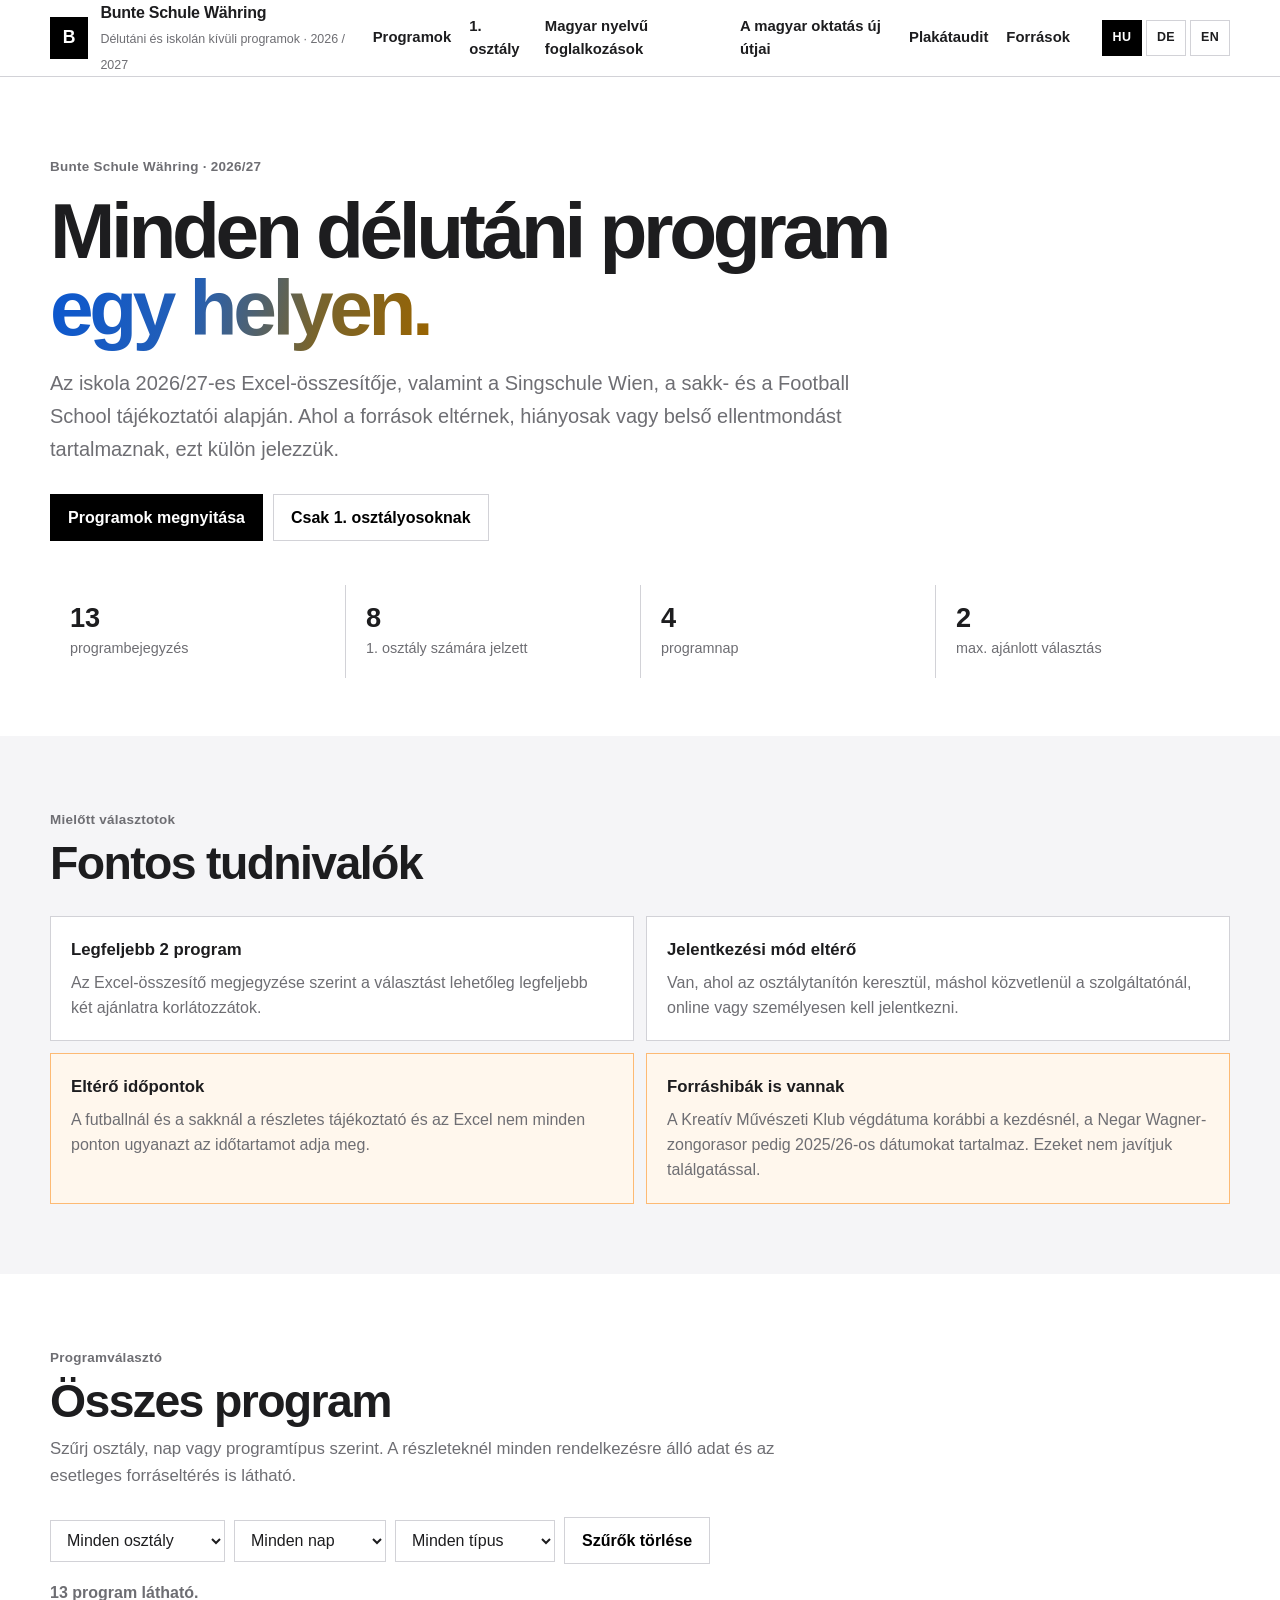
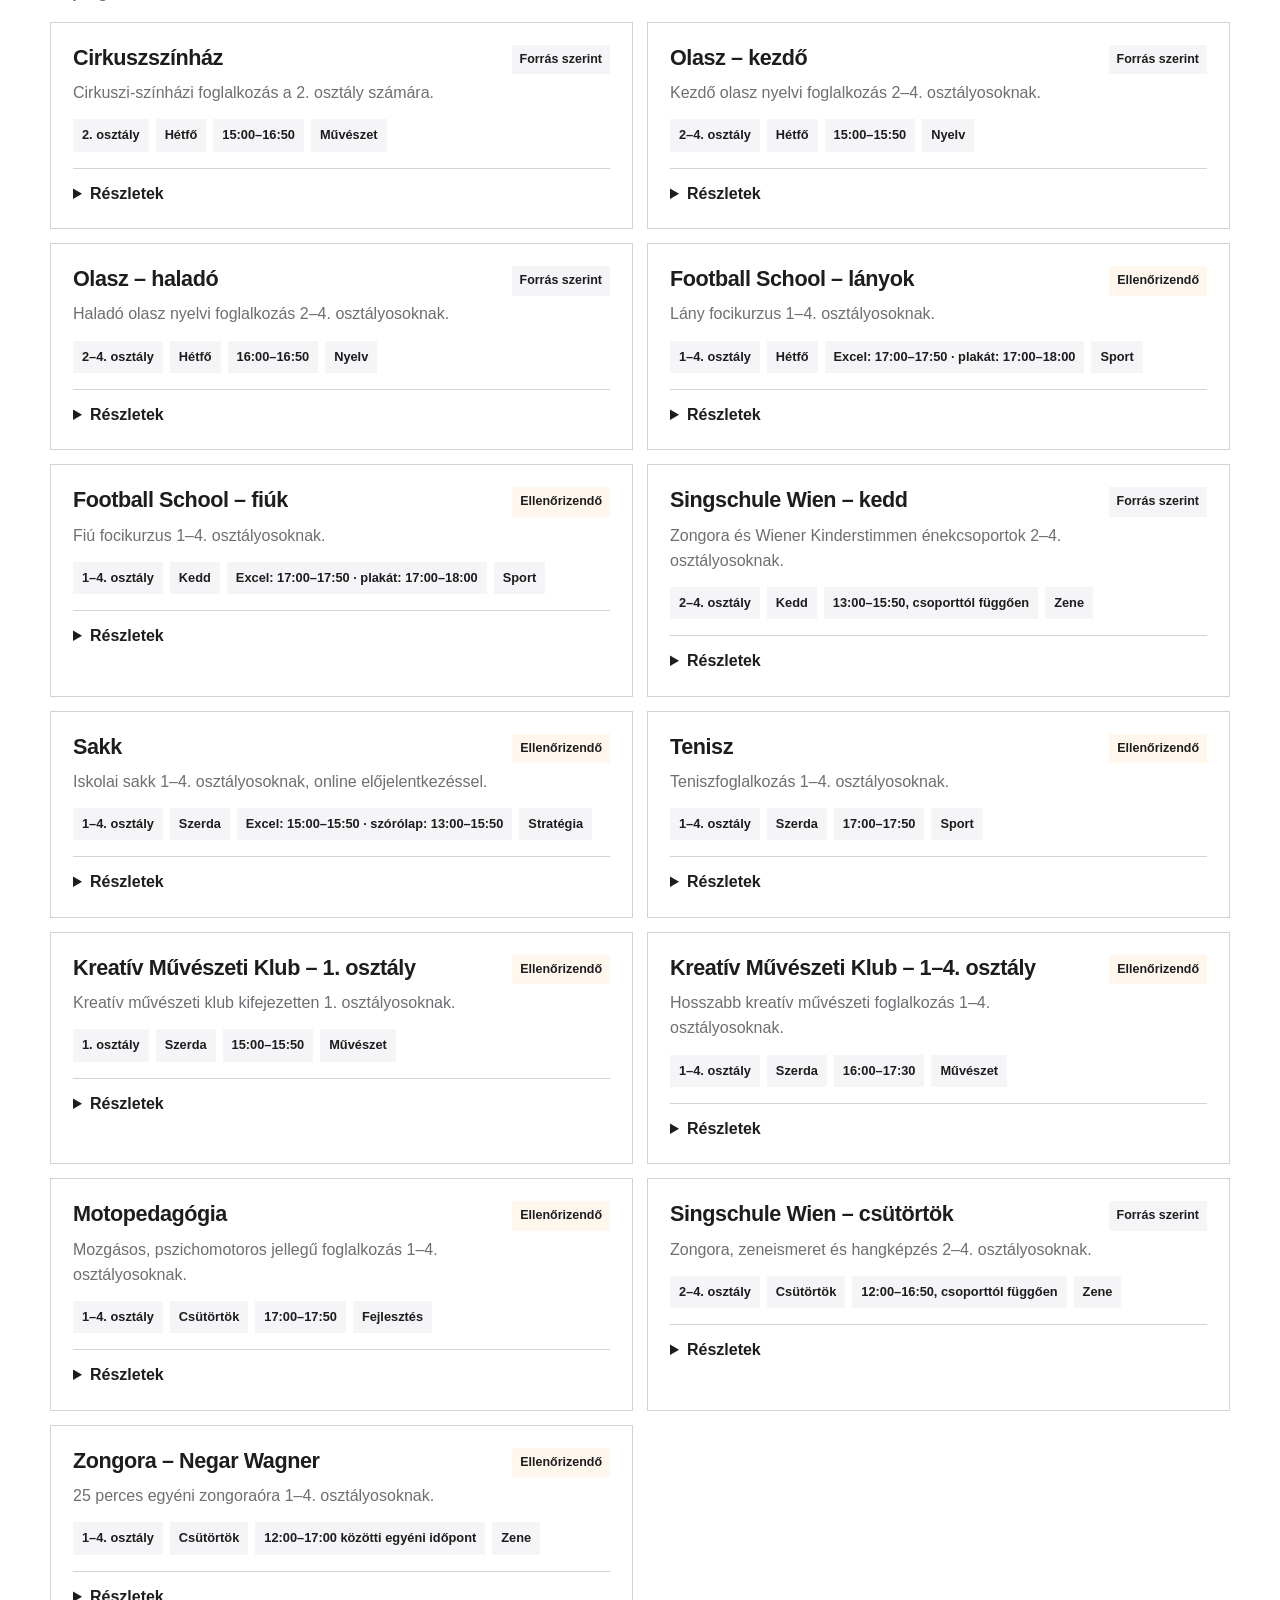
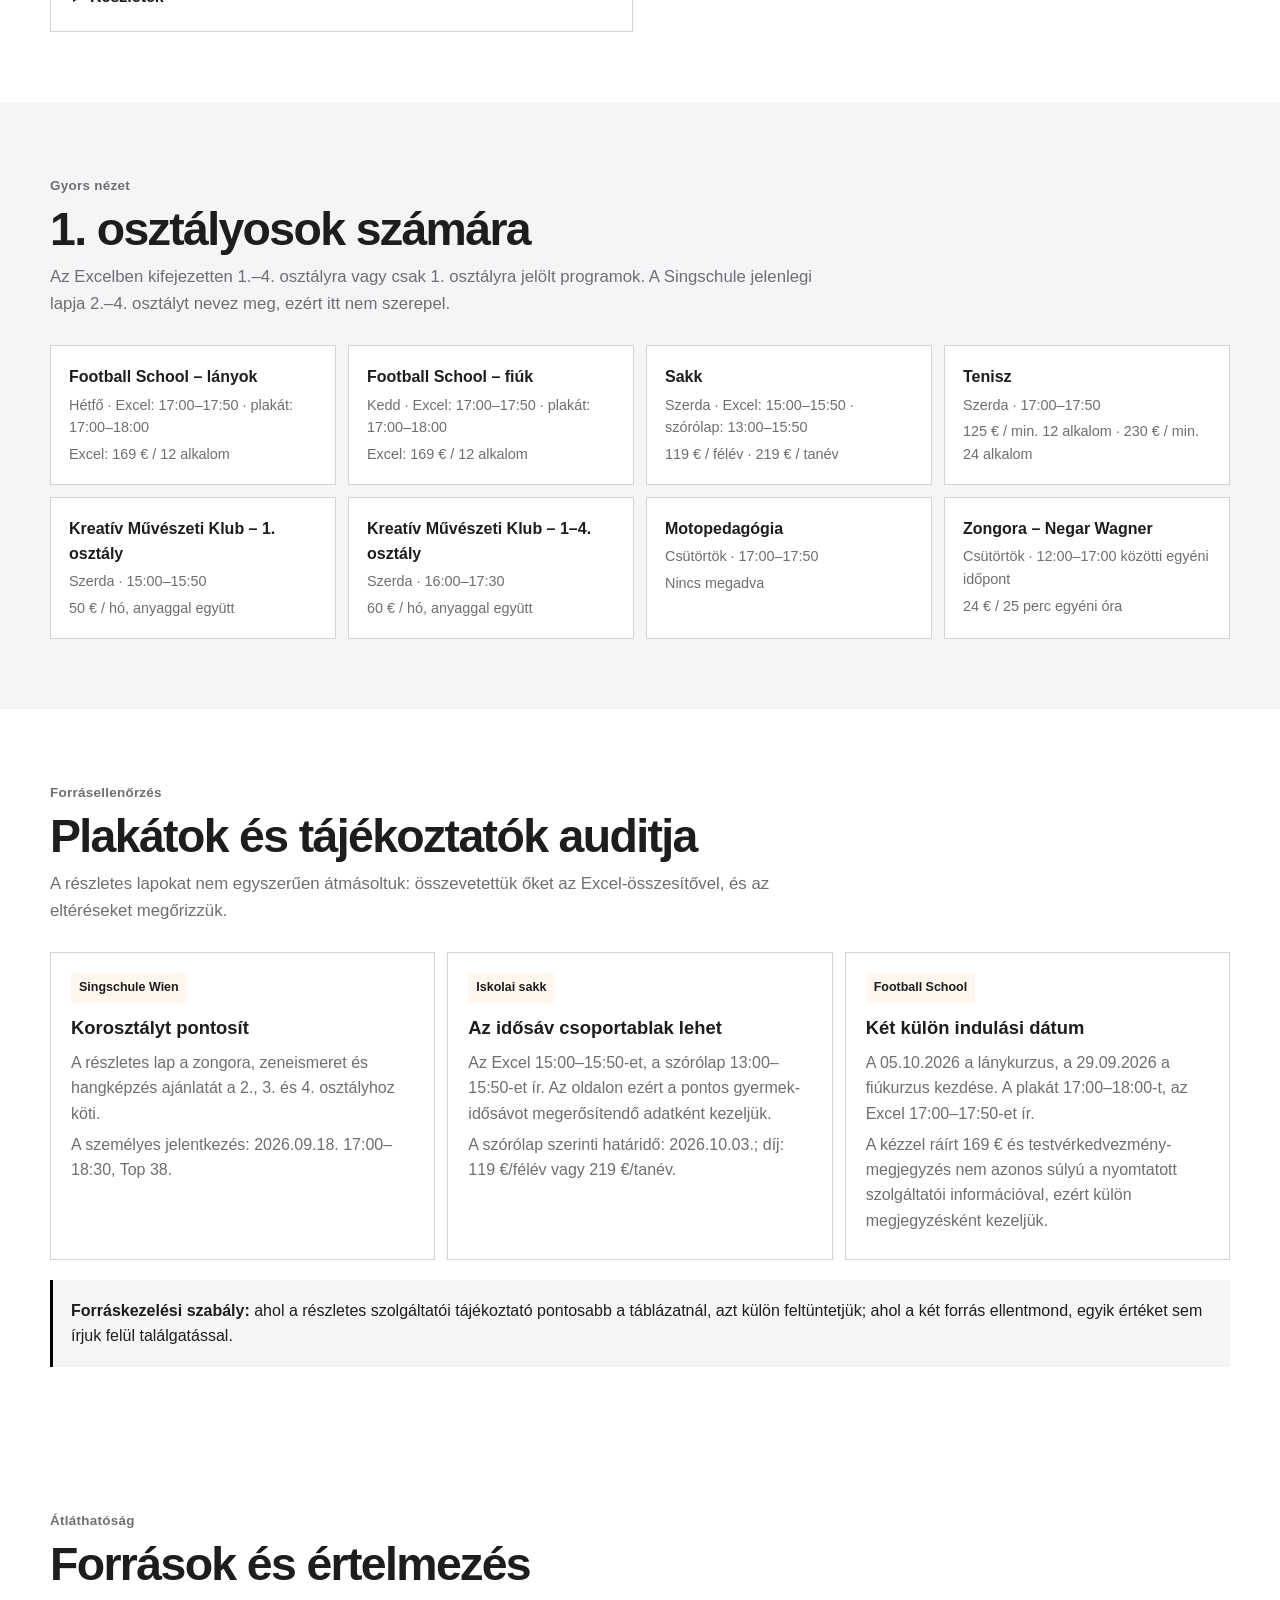
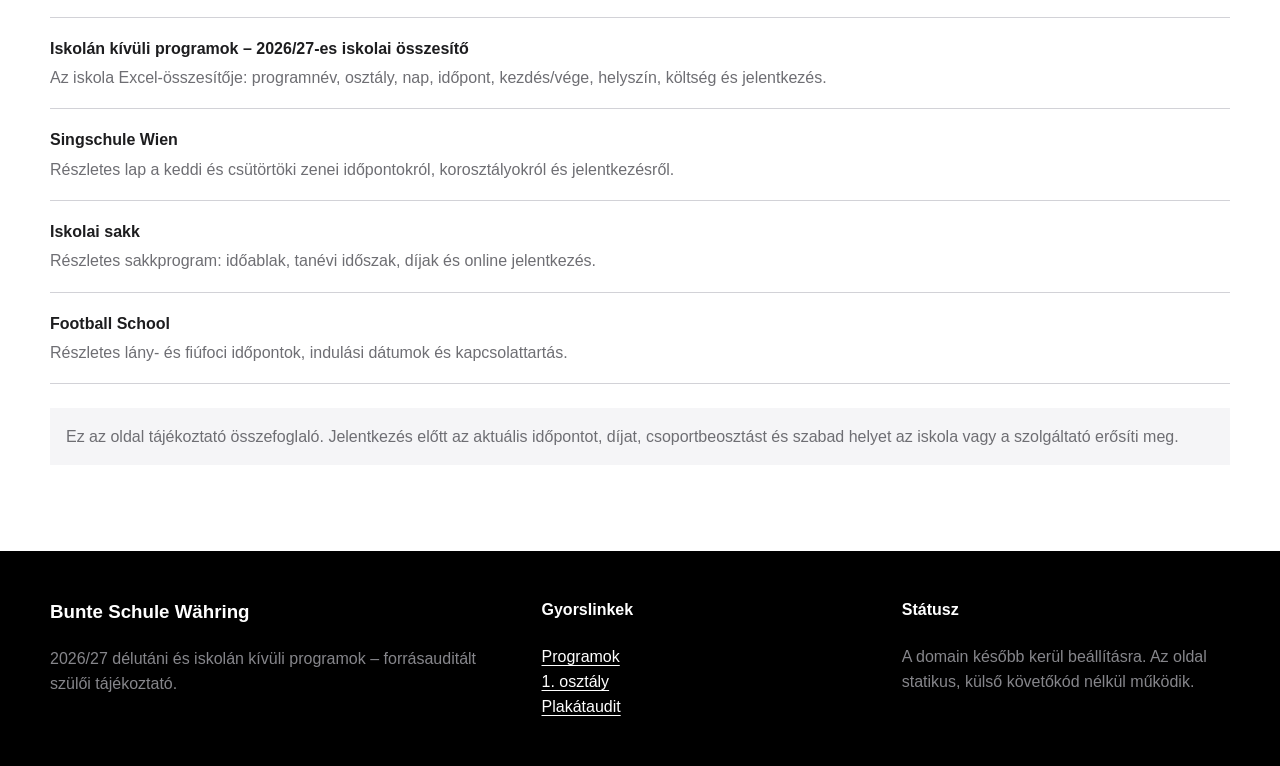
==== index.html @ 4b81ef19 "Add direct Bécsi Napló article link to Hungarian navigation" ====
<!doctype html>
<html lang="hu-AT">
<head>
<meta charset="utf-8">
<meta name="viewport" content="width=device-width,initial-scale=1,viewport-fit=cover">
<title>Délutáni programok 2026/27 | Bunte Schule Währing</title>
<meta name="description" content="A Bunte Schule Währing 2026/27-es délutáni és iskolán kívüli programjainak kereshető, forrásauditált összefoglalója időpontokkal, díjakkal és jelentkezéssel.">
<meta name="robots" content="index,follow,max-snippet:-1,max-image-preview:large">
<meta name="theme-color" content="#ffffff">
<link rel="alternate" hreflang="hu-AT" href="./">
<link rel="alternate" hreflang="de-AT" href="./de/">
<link rel="alternate" hreflang="en" href="./en/">
<link rel="alternate" hreflang="x-default" href="./">
<link rel="stylesheet" href="styles.css?v=20260909-2"><link rel="stylesheet" href="i18n.css?v=20260909-1">
<script type="application/ld+json">{"@context":"https://schema.org","@type":"CollectionPage","name":"Bunte Schule Währing – délutáni programok 2026/27","inLanguage":"hu-AT","about":{"@type":"School","name":"Bunte Schule Währing"},"description":"A szülőknek átadott 2026/27-es programlista és részletes szórólapok magyarázatos, forrásauditált összefoglalója."}</script>
</head>
<body>
<a class="skip-link" href="#main">Ugrás a tartalomhoz</a>
<header class="site-head"><div class="wrap head-in">
<a class="brand" href="#top" aria-label="Bunte Schule Währing programok – kezdőlap"><span class="brand-mark" aria-hidden="true">B</span><span><span class="n">Bunte Schule Währing</span><br><span class="s">Délutáni és iskolán kívüli programok · 2026 / 2027</span></span></a>
<nav class="nav" aria-label="Fő navigáció"><a href="#programok">Programok</a><a href="#elso-osztaly">1. osztály</a><a href="https://programvalaszto.magyariskola.at/" target="_blank" rel="noopener">Magyar nyelvű foglalkozások</a><a href="https://www.becsinaplo.at/post/tobb-mint-egyesuleti-iskolak-a-magyaroktatas-uj-utjai-becsben" target="_blank" rel="noopener">A magyar oktatás új útjai</a><a href="#plakat-audit">Plakátaudit</a><a href="#forrasok">Források</a></nav>
<div class="lang-switch" aria-label="Nyelvválasztó"><a href="./" lang="hu" aria-current="page">HU</a><a href="./de/" lang="de">DE</a><a href="./en/" lang="en">EN</a></div>
</div></header>
<main id="main">
<section class="hero" id="top"><div class="wrap"><span class="eyebrow">Bunte Schule Währing · 2026/27</span><h1>Minden délutáni program <span class="headline-accent">egy helyen.</span></h1><p class="lead">Az iskola 2026/27-es Excel-összesítője, valamint a Singschule Wien, a sakk- és a Football School tájékoztatói alapján. Ahol a források eltérnek, hiányosak vagy belső ellentmondást tartalmaznak, ezt külön jelezzük.</p><div class="hero-actions"><a class="btn" href="#programok">Programok megnyitása</a><a class="btn ghost" href="#elso-osztaly">Csak 1. osztályosoknak</a></div><div class="stats"><div class="stat"><b id="statAll">13</b><span>programbejegyzés</span></div><div class="stat"><b id="statFirst">8</b><span>1. osztály számára jelzett</span></div><div class="stat"><b>4</b><span>programnap</span></div><div class="stat"><b>2</b><span>max. ajánlott választás</span></div></div></div></section>
<section class="section tint" id="fontos"><div class="wrap"><div class="section-head"><span class="eyebrow">Mielőtt választotok</span><h2>Fontos tudnivalók</h2></div><div class="notice-grid"><article class="notice"><b>Legfeljebb 2 program</b><p>Az Excel-összesítő megjegyzése szerint a választást lehetőleg legfeljebb két ajánlatra korlátozzátok.</p></article><article class="notice"><b>Jelentkezési mód eltérő</b><p>Van, ahol az osztálytanítón keresztül, máshol közvetlenül a szolgáltatónál, online vagy személyesen kell jelentkezni.</p></article><article class="notice warn"><b>Eltérő időpontok</b><p>A futballnál és a sakknál a részletes tájékoztató és az Excel nem minden ponton ugyanazt az időtartamot adja meg.</p></article><article class="notice warn"><b>Forráshibák is vannak</b><p>A Kreatív Művészeti Klub végdátuma korábbi a kezdésnél, a Negar Wagner-zongorasor pedig 2025/26-os dátumokat tartalmaz. Ezeket nem javítjuk találgatással.</p></article></div></div></section>
<section class="section" id="programok"><div class="wrap"><div class="section-head"><span class="eyebrow">Programválasztó</span><h2>Összes program</h2><p>Szűrj osztály, nap vagy programtípus szerint. A részleteknél minden rendelkezésre álló adat és az esetleges forráseltérés is látható.</p></div><div class="filterbar" role="group" aria-label="Programszűrők"><select id="gradeFilter" aria-label="Osztály"><option value="all">Minden osztály</option><option value="1">1. osztály</option><option value="2">2. osztály</option><option value="3">3. osztály</option><option value="4">4. osztály</option></select><select id="dayFilter" aria-label="Nap"><option value="all">Minden nap</option><option value="MO">Hétfő</option><option value="DI">Kedd</option><option value="MI">Szerda</option><option value="DO">Csütörtök</option></select><select id="typeFilter" aria-label="Típus"><option value="all">Minden típus</option><option value="sport">Sport</option><option value="zene">Zene</option><option value="muveszet">Művészet</option><option value="nyelv">Nyelv</option><option value="fejlesztes">Fejlesztés</option><option value="strategia">Stratégia</option></select><button class="btn ghost compact" id="resetFilters" type="button">Szűrők törlése</button></div><p class="count" id="resultCount" aria-live="polite"></p><div class="program-grid" id="programGrid"></div></div></section>
<section class="section tint" id="elso-osztaly"><div class="wrap"><div class="section-head"><span class="eyebrow">Gyors nézet</span><h2>1. osztályosok számára</h2><p>Az Excelben kifejezetten 1.–4. osztályra vagy csak 1. osztályra jelölt programok. A Singschule jelenlegi lapja 2.–4. osztályt nevez meg, ezért itt nem szerepel.</p></div><div class="first-grid" id="firstGradeGrid"></div></div></section>
<section class="section" id="plakat-audit"><div class="wrap"><div class="section-head"><span class="eyebrow">Forrásellenőrzés</span><h2>Plakátok és tájékoztatók auditja</h2><p>A részletes lapokat nem egyszerűen átmásoltuk: összevetettük őket az Excel-összesítővel, és az eltéréseket megőrizzük.</p></div><div class="poster-audit"><article class="poster-card"><span class="flag">Singschule Wien</span><h3>Korosztályt pontosít</h3><p>A részletes lap a zongora, zeneismeret és hangképzés ajánlatát a 2., 3. és 4. osztályhoz köti.</p><p>A személyes jelentkezés: 2026.09.18. 17:00–18:30, Top 38.</p></article><article class="poster-card"><span class="flag">Iskolai sakk</span><h3>Az idősáv csoportablak lehet</h3><p>Az Excel 15:00–15:50-et, a szórólap 13:00–15:50-et ír. Az oldalon ezért a pontos gyermek-idősávot megerősítendő adatként kezeljük.</p><p>A szórólap szerinti határidő: 2026.10.03.; díj: 119 €/félév vagy 219 €/tanév.</p></article><article class="poster-card"><span class="flag">Football School</span><h3>Két külön indulási dátum</h3><p>A 05.10.2026 a lánykurzus, a 29.09.2026 a fiúkurzus kezdése. A plakát 17:00–18:00-t, az Excel 17:00–17:50-et ír.</p><p>A kézzel ráírt 169 € és testvérkedvezmény-megjegyzés nem azonos súlyú a nyomtatott szolgáltatói információval, ezért külön megjegyzésként kezeljük.</p></article></div><div class="source-priority"><strong>Forráskezelési szabály:</strong> ahol a részletes szolgáltatói tájékoztató pontosabb a táblázatnál, azt külön feltüntetjük; ahol a két forrás ellentmond, egyik értéket sem írjuk felül találgatással.</div></div></section>
<section class="section" id="forrasok"><div class="wrap"><div class="section-head"><span class="eyebrow">Átláthatóság</span><h2>Források és értelmezés</h2></div><div class="source-list"><div><b>Iskolán kívüli programok – 2026/27-es iskolai összesítő</b><p>Az iskola Excel-összesítője: programnév, osztály, nap, időpont, kezdés/vége, helyszín, költség és jelentkezés.</p></div><div><b>Singschule Wien</b><p>Részletes lap a keddi és csütörtöki zenei időpontokról, korosztályokról és jelentkezésről.</p></div><div><b>Iskolai sakk</b><p>Részletes sakkprogram: időablak, tanévi időszak, díjak és online jelentkezés.</p></div><div><b>Football School</b><p>Részletes lány- és fiúfoci időpontok, indulási dátumok és kapcsolattartás.</p></div></div><p class="disclaimer">Ez az oldal tájékoztató összefoglaló. Jelentkezés előtt az aktuális időpontot, díjat, csoportbeosztást és szabad helyet az iskola vagy a szolgáltató erősíti meg.</p></div></section>
</main>
<footer class="site-foot"><div class="wrap"><div class="foot-cols"><div><h3>Bunte Schule Währing</h3><p>2026/27 délutáni és iskolán kívüli programok – forrásauditált szülői tájékoztató.</p></div><div><h4>Gyorslinkek</h4><a href="#programok">Programok</a><br><a href="#elso-osztaly">1. osztály</a><br><a href="#plakat-audit">Plakátaudit</a></div><div><h4>Státusz</h4><p>A domain később kerül beállításra. Az oldal statikus, külső követőkód nélkül működik.</p></div></div></div></footer>
<script src="app.js?v=20260909-2" defer></script>
</body></html>
---- styles.css ----
:root{--ink:#1d1d1f;--muted:#6e6e73;--paper:#fff;--soft:#f5f5f7;--line:#d2d2d7;--blue:#0b57d0;--warn:#fff7ed;--warnline:#fdba74;--max:1180px}*{box-sizing:border-box}html{scroll-behavior:smooth;-webkit-text-size-adjust:100%}body{margin:0;background:var(--paper);color:var(--ink);font-family:-apple-system,BlinkMacSystemFont,"SF Pro Text","SF Pro Display","Helvetica Neue",Helvetica,Arial,sans-serif;font-size:16px;line-height:1.58;-webkit-font-smoothing:antialiased}a{color:inherit;text-underline-offset:.18em}button,select{font:inherit}.wrap{width:min(calc(100% - 40px),var(--max));margin-inline:auto}.skip-link{position:fixed;left:12px;top:12px;z-index:1000;transform:translateY(-180%);padding:10px 14px;background:#000;color:#fff;font-weight:700}.skip-link:focus{transform:none}.site-head{position:sticky;top:0;z-index:100;background:rgba(255,255,255,.94);backdrop-filter:blur(16px);border-bottom:1px solid var(--line)}.head-in{min-height:76px;display:flex;align-items:center;justify-content:space-between;gap:20px}.brand{display:flex;align-items:center;gap:12px;text-decoration:none;min-width:0}.brand-mark{width:42px;height:42px;display:grid;place-items:center;background:#000;color:#fff;font-weight:800;font-size:1.1rem}.brand .n{font-weight:700;letter-spacing:-.015em}.brand .s{font-size:.78rem;color:var(--muted)}.nav{display:flex;gap:18px;align-items:center}.nav a{text-decoration:none;font-size:.93rem;font-weight:650}.hero{padding:76px 0 58px}.eyebrow{display:inline-flex;align-items:center;color:var(--muted);font-weight:700;letter-spacing:.02em;font-size:.84rem}.hero h1{max-width:900px;margin:15px 0 20px;font-size:clamp(2.4rem,6.2vw,4.9rem);line-height:.98;letter-spacing:-.055em}.headline-accent{color:var(--blue)}@supports((-webkit-background-clip:text) or (background-clip:text)){.headline-accent{background:linear-gradient(105deg,#0B57D0 0%,#245FB5 38%,#78642D 70%,#9A6400 100%);-webkit-background-clip:text;background-clip:text;color:transparent;-webkit-text-fill-color:transparent}}.lead{max-width:820px;margin:0;color:var(--muted);font-size:clamp(1.03rem,1.8vw,1.25rem);line-height:1.65}.hero-actions{display:flex;flex-wrap:wrap;gap:10px;margin-top:28px}.btn{display:inline-flex;align-items:center;justify-content:center;min-height:44px;padding:10px 17px;border:1px solid #000;background:#000;color:#fff;text-decoration:none;font-weight:700;cursor:pointer}.btn.ghost{background:#fff;color:#000;border-color:var(--line)}.btn.compact{min-height:42px}.stats{display:grid;grid-template-columns:repeat(4,1fr);margin-top:44px}.stat{padding:18px 20px;border-left:1px solid var(--line)}.stat:first-child{border-left:0}.stat b{display:block;font-size:1.7rem;line-height:1.1}.stat span{display:block;margin-top:4px;color:var(--muted);font-size:.9rem}.section{padding:70px 0}.section.tint{background:var(--soft)}.section-head{max-width:800px;margin-bottom:28px}.section-head h2{margin:7px 0 10px;font-size:clamp(1.8rem,3.7vw,2.9rem);line-height:1.08;letter-spacing:-.035em}.section-head p{margin:0;color:var(--muted);font-size:1.05rem}.notice-grid{display:grid;grid-template-columns:repeat(2,minmax(0,1fr));gap:12px}.notice{background:#fff;border:1px solid var(--line);padding:20px}.notice.warn{background:var(--warn);border-color:var(--warnline)}.notice b{display:block;font-size:1.05rem}.notice p{margin:6px 0 0;color:var(--muted)}.filterbar{display:flex;flex-wrap:wrap;gap:9px;align-items:center;margin:20px 0 14px}.filterbar select{min-height:42px;border:1px solid var(--line);background:#fff;padding:8px 34px 8px 12px;color:var(--ink)}.count{color:var(--muted);font-weight:650}.program-grid{display:grid;grid-template-columns:repeat(2,minmax(0,1fr));gap:14px}.card{border:1px solid var(--line);background:#fff;padding:22px;display:flex;flex-direction:column;min-height:100%}.card-head{display:flex;align-items:flex-start;justify-content:space-between;gap:14px}.card h3{margin:0;font-size:1.35rem;line-height:1.18;letter-spacing:-.02em}.badge{display:inline-flex;align-items:center;padding:5px 8px;background:var(--soft);font-size:.78rem;font-weight:750;white-space:nowrap}.badge.warn{background:var(--warn)}.summary{margin:10px 0 0;color:var(--muted)}.chips{display:flex;flex-wrap:wrap;gap:7px;margin-top:14px}.chip{display:inline-flex;padding:6px 9px;background:var(--soft);font-size:.8rem;font-weight:700}.details{margin-top:16px;border-top:1px solid var(--line);padding-top:12px}.details summary{cursor:pointer;font-weight:750}.kv{list-style:none;margin:12px 0 0;padding:0}.kv li{display:grid;grid-template-columns:120px 1fr;gap:12px;padding:8px 0;border-bottom:1px solid #ececf0}.kv li:last-child{border-bottom:0}.kv .k{font-weight:700}.source-note{margin-top:14px;padding:11px 12px;background:var(--soft);font-size:.9rem}.source-note.warn{background:var(--warn)}.source-note strong{display:block}.action-row{margin-top:auto;padding-top:16px}.action-row a{font-weight:700}.first-grid{display:grid;grid-template-columns:repeat(4,minmax(0,1fr));gap:12px}.mini{background:#fff;border:1px solid var(--line);padding:18px}.mini b{display:block}.mini span{display:block;color:var(--muted);font-size:.9rem;margin-top:4px}.source-list{display:grid;gap:0;border-top:1px solid var(--line)}.source-list>div{padding:18px 0;border-bottom:1px solid var(--line)}.source-list p{margin:4px 0 0;color:var(--muted)}.disclaimer{margin-top:24px;padding:16px;background:var(--soft);color:var(--muted)}.site-foot{padding:46px 0;background:#000;color:#d2d2d7}.site-foot a{color:#fff}.site-foot h3,.site-foot h4{color:#fff;margin-top:0}.foot-cols{display:grid;grid-template-columns:1.4fr 1fr 1fr;gap:32px}.site-foot p{color:#86868b}section[id]{scroll-margin-top:90px}:focus-visible{outline:3px solid #000;outline-offset:3px}@media(max-width:960px){.nav{display:none}.program-grid{grid-template-columns:1fr}.first-grid{grid-template-columns:repeat(2,minmax(0,1fr))}.stats{grid-template-columns:repeat(2,minmax(0,1fr))}.stat:nth-child(3){border-left:0;border-top:1px solid var(--line)}.stat:nth-child(4){border-top:1px solid var(--line)}}@media(max-width:640px){.wrap{width:min(calc(100% - 28px),var(--max))}.head-in{min-height:68px}.brand .s{display:none}.hero{padding:46px 0 42px}.hero h1{font-size:clamp(2.15rem,12vw,3.3rem)}.hero-actions .btn{width:100%}.section{padding:50px 0}.notice-grid,.first-grid,.foot-cols,.stats{grid-template-columns:1fr}.stat,.stat:nth-child(3){border-left:0;border-top:1px solid var(--line)}.stat:first-child{border-top:0}.filterbar>*{width:100%}.kv li{grid-template-columns:1fr;gap:2px}.card{padding:18px}}@media(prefers-reduced-motion:reduce){html{scroll-behavior:auto}*,*:before,*:after{transition:none!important;animation:none!important}}
---- i18n.css ----
.lang-switch{display:flex;align-items:center;gap:4px;margin-left:auto;padding-left:12px}.lang-switch a{display:inline-flex;align-items:center;justify-content:center;min-width:40px;min-height:36px;padding:7px 9px;border:1px solid var(--line);background:#fff;color:var(--ink);text-decoration:none;font-size:.78rem;font-weight:750;letter-spacing:.03em}.lang-switch a[aria-current="page"]{background:#000;color:#fff;border-color:#000}.lang-switch a:hover{border-color:#000}.poster-audit{display:grid;grid-template-columns:repeat(3,minmax(0,1fr));gap:12px}.poster-card{border:1px solid var(--line);background:#fff;padding:20px}.poster-card h3{margin:0 0 8px;font-size:1.15rem}.poster-card p{margin:6px 0;color:var(--muted)}.poster-card .flag{display:inline-flex;padding:5px 8px;margin-bottom:10px;background:var(--warn);font-size:.78rem;font-weight:750}.source-priority{margin-top:20px;padding:18px;border-left:3px solid #000;background:var(--soft)}@media(max-width:960px){.head-in{flex-wrap:wrap;padding-block:10px}.lang-switch{order:3;width:100%;justify-content:flex-end;padding-left:0}.poster-audit{grid-template-columns:1fr}.nav{display:none}}@media(max-width:640px){.lang-switch{justify-content:stretch}.lang-switch a{flex:1}.brand{max-width:calc(100% - 8px)}}
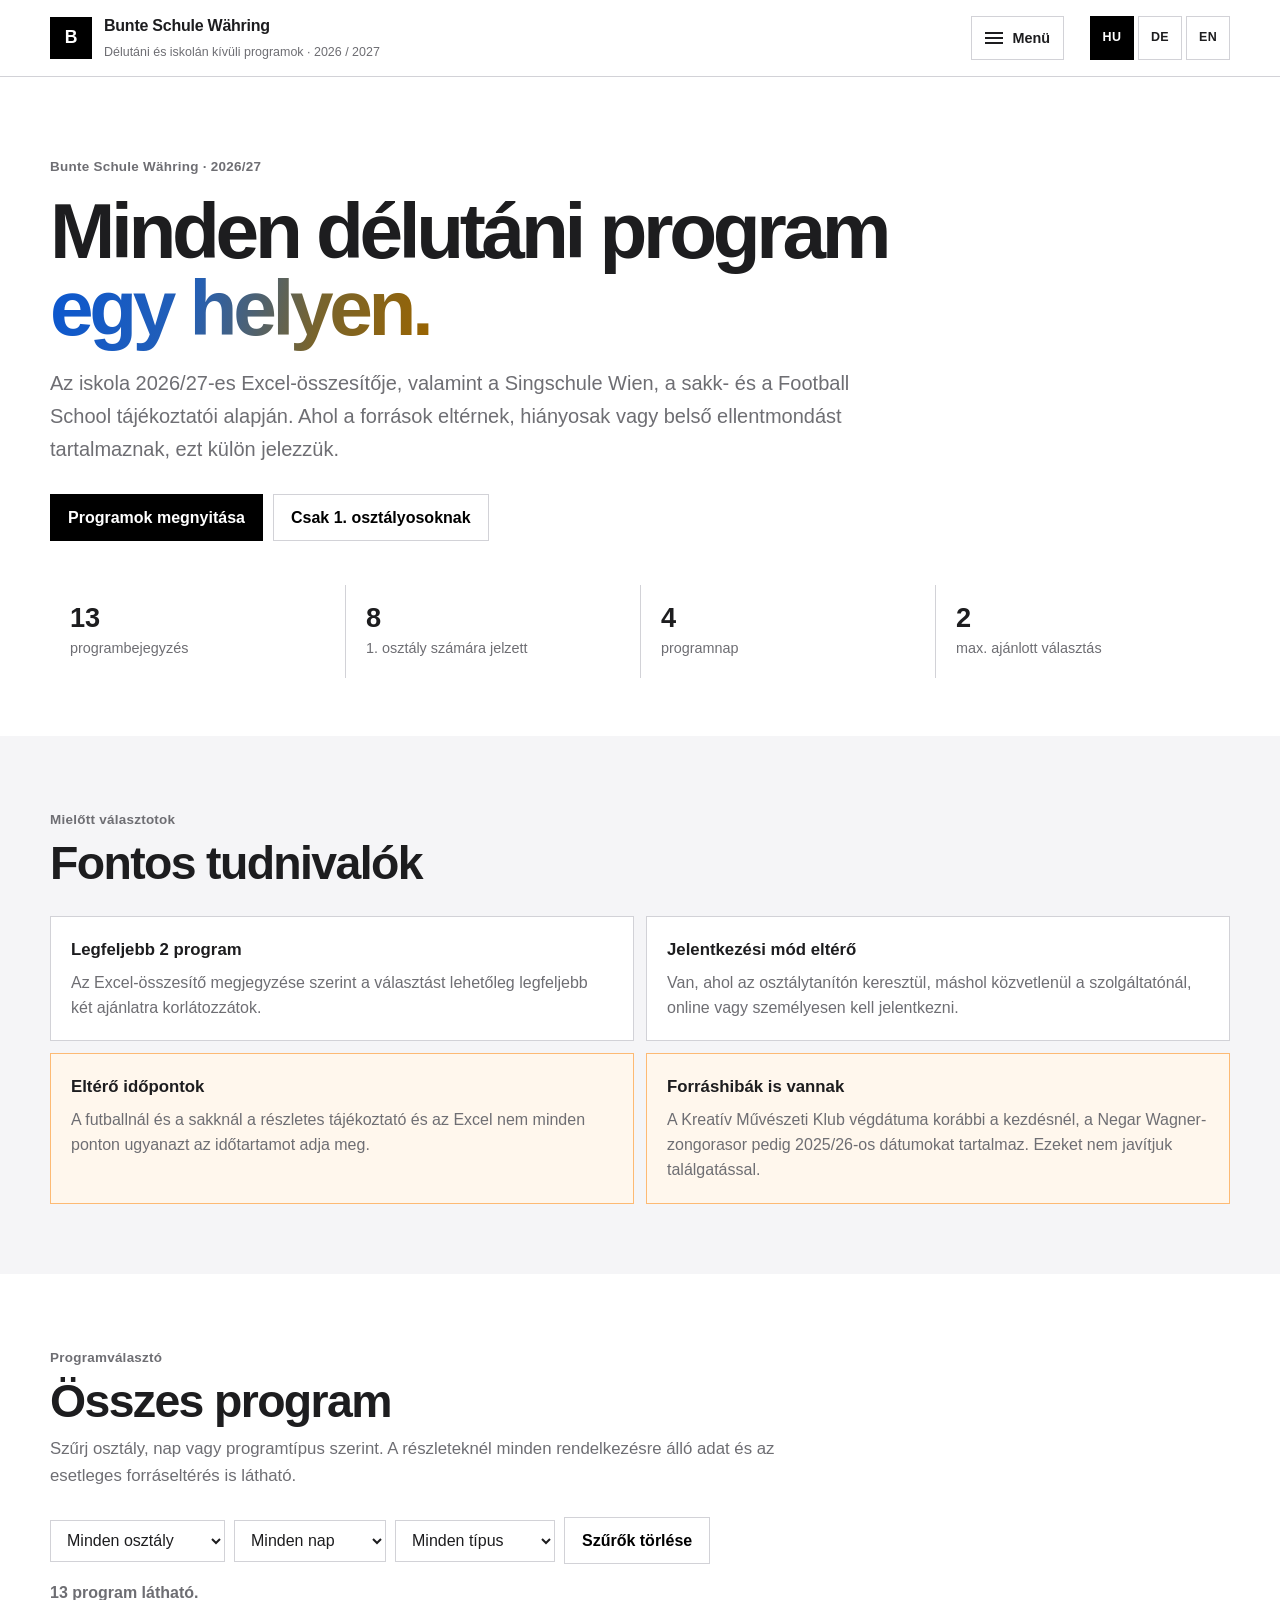
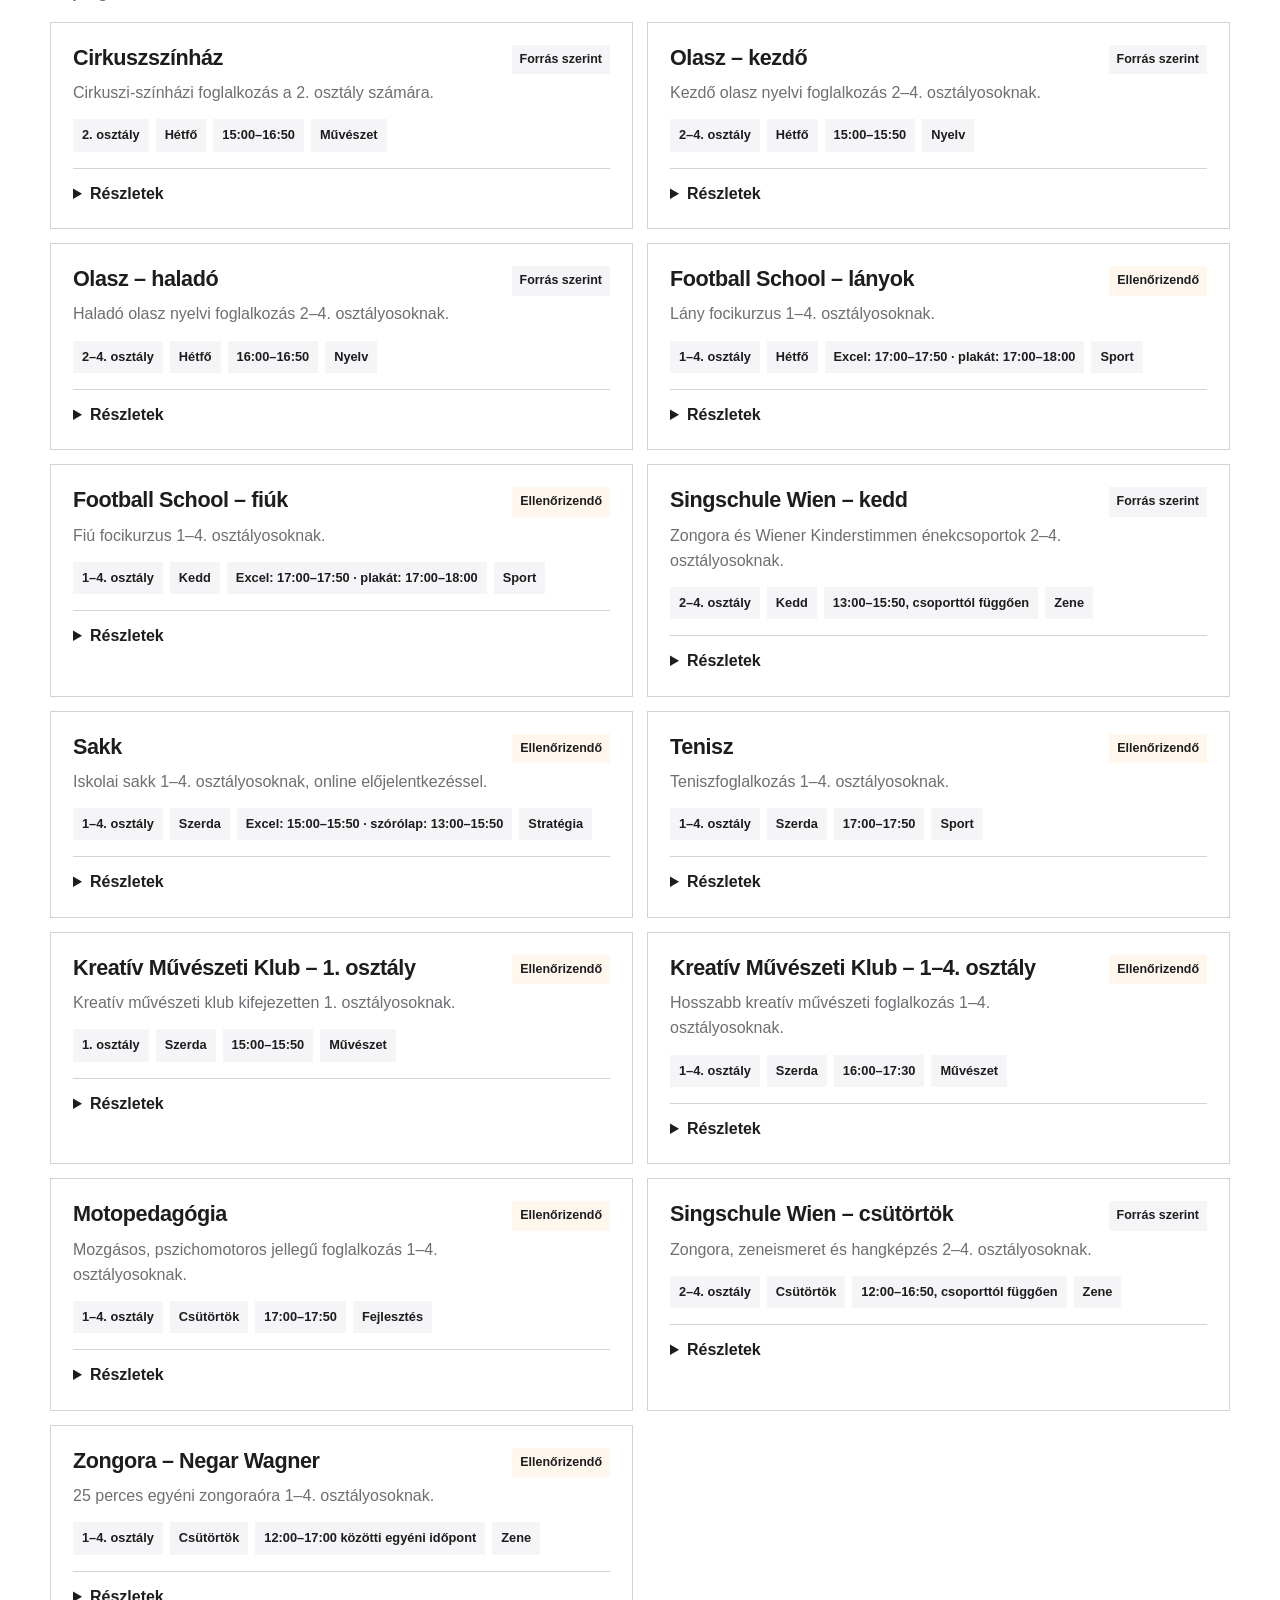
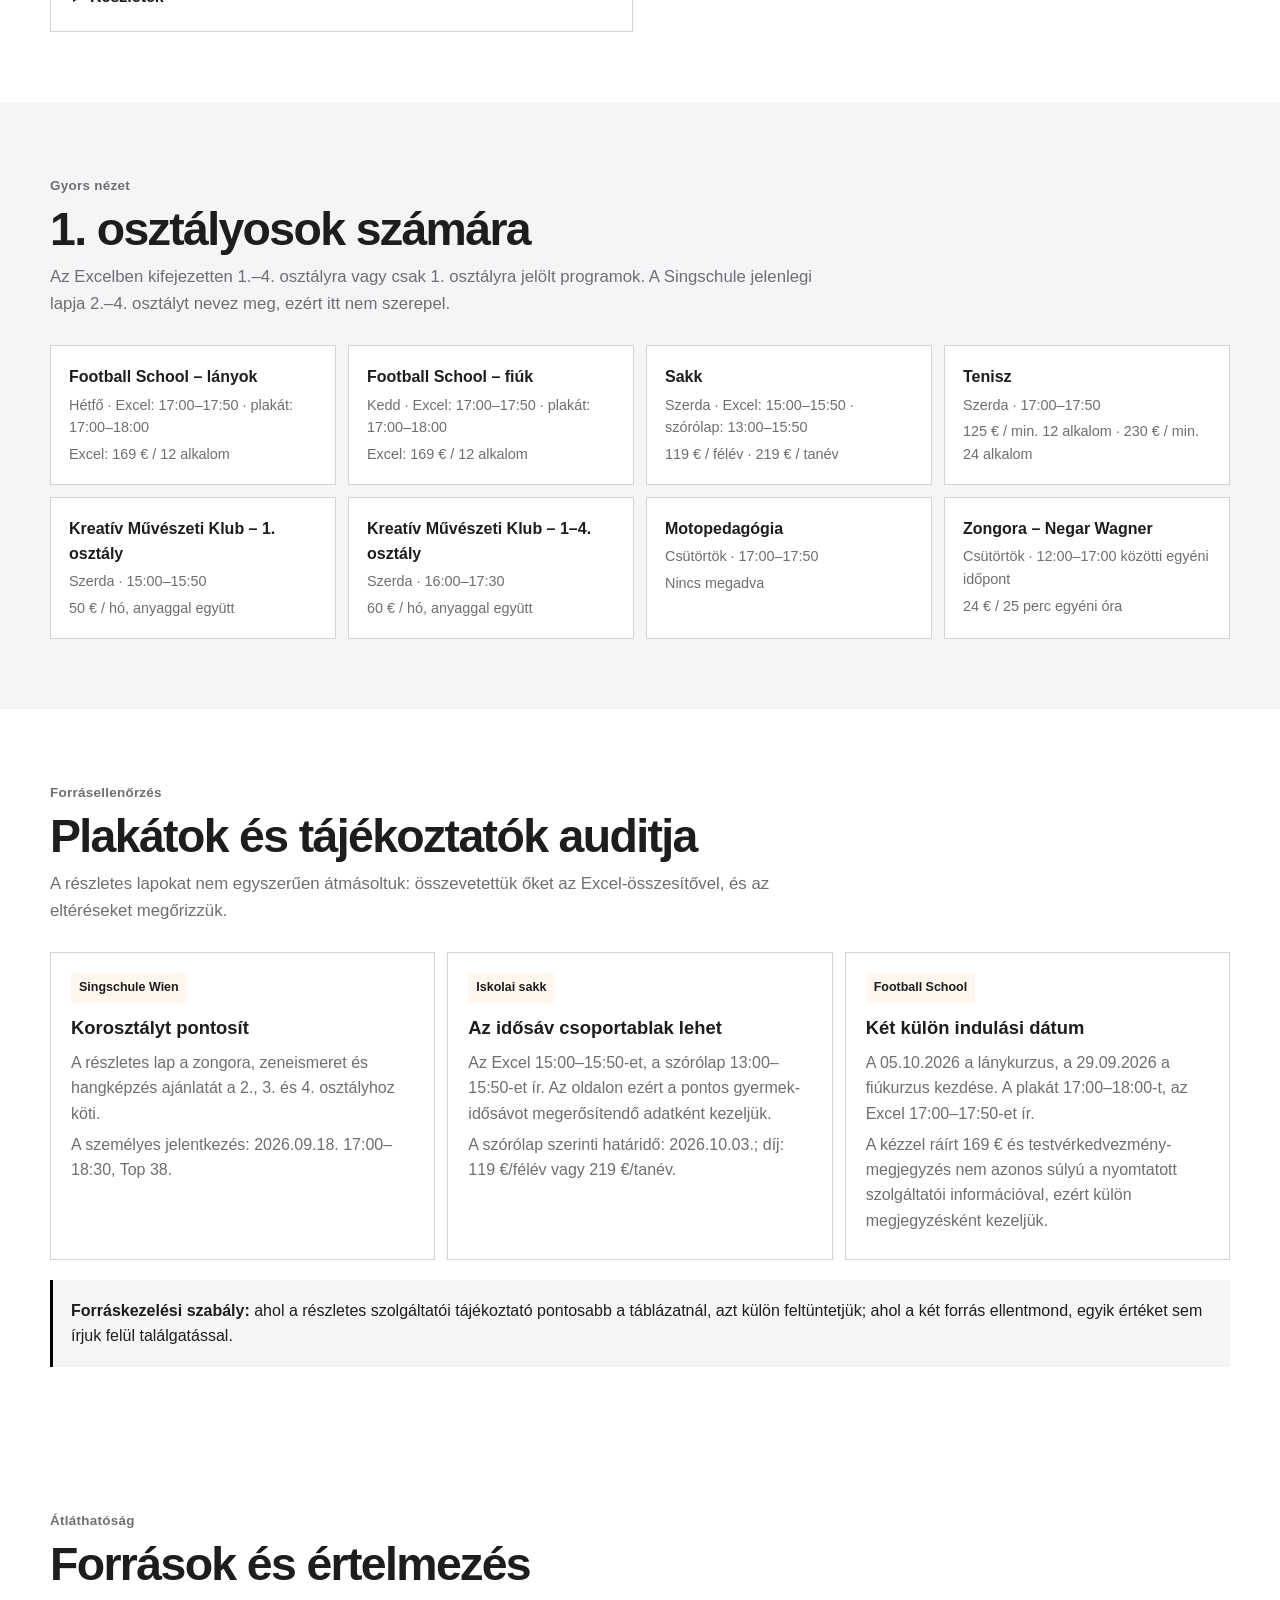
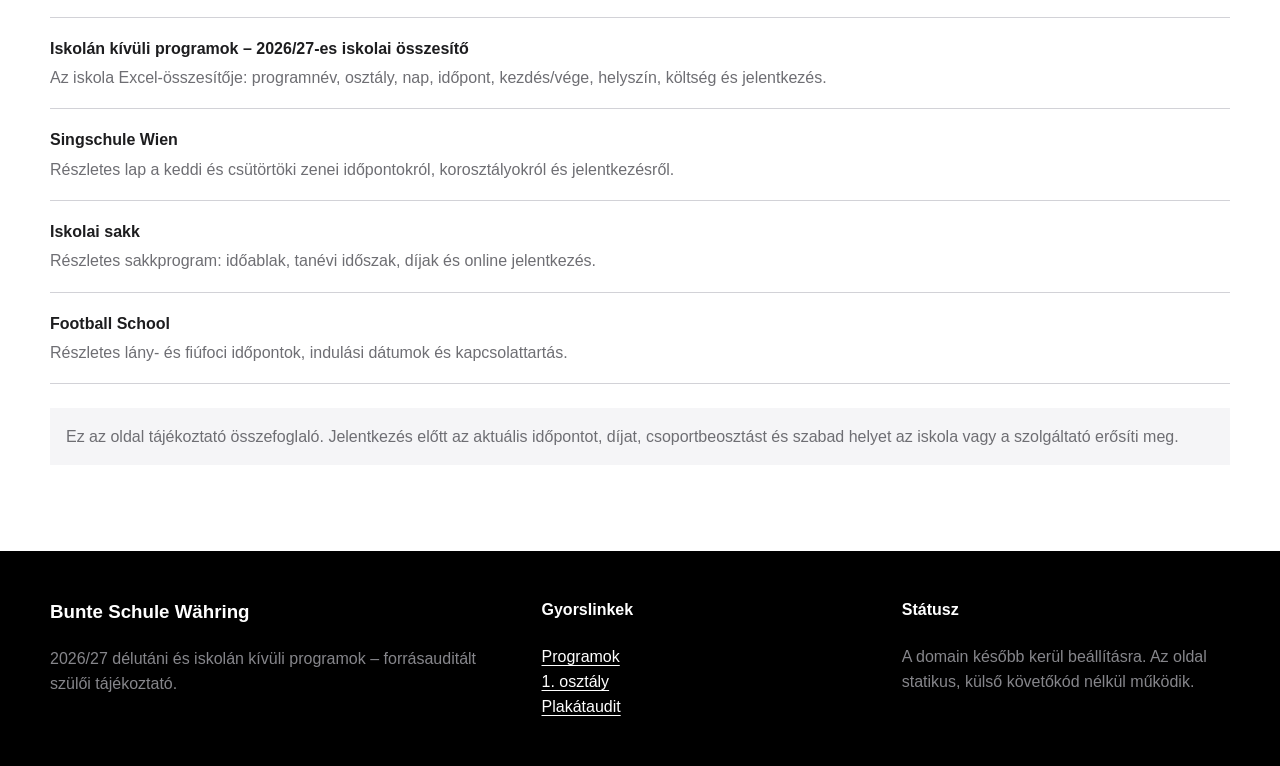
==== commit e9308ce8: "Add all four grade views to hamburger menu" ====
--- a/index.html
+++ b/index.html
@@ -18,7 +18,7 @@
 <a class="skip-link" href="#main">Ugrás a tartalomhoz</a>
 <header class="site-head"><div class="wrap head-in">
 <a class="brand" href="#top" aria-label="Bunte Schule Währing programok – kezdőlap"><span class="brand-mark" aria-hidden="true">B</span><span><span class="n">Bunte Schule Währing</span><br><span class="s">Délutáni és iskolán kívüli programok · 2026 / 2027</span></span></a>
-<nav class="nav" aria-label="Fő navigáció"><a href="#programok">Programok</a><a href="#elso-osztaly">1. osztály</a><a href="https://programvalaszto.magyariskola.at/" target="_blank" rel="noopener">Magyar nyelvű foglalkozások</a><a href="https://www.becsinaplo.at/post/tobb-mint-egyesuleti-iskolak-a-magyaroktatas-uj-utjai-becsben" target="_blank" rel="noopener">A magyar oktatás új útjai</a><a href="#plakat-audit">Plakátaudit</a><a href="#forrasok">Források</a></nav>
+<details class="menu-shell"><summary aria-label="Menü megnyitása">Menü</summary><nav class="nav" aria-label="Fő navigáció"><a href="#programok" onclick="gradeFilter.value='all';gradeFilter.dispatchEvent(new Event('change'))">Összes iskolai program</a><a href="#programok" onclick="gradeFilter.value='1';gradeFilter.dispatchEvent(new Event('change'))">1. osztály programjai</a><a href="#programok" onclick="gradeFilter.value='2';gradeFilter.dispatchEvent(new Event('change'))">2. osztály programjai</a><a href="#programok" onclick="gradeFilter.value='3';gradeFilter.dispatchEvent(new Event('change'))">3. osztály programjai</a><a href="#programok" onclick="gradeFilter.value='4';gradeFilter.dispatchEvent(new Event('change'))">4. osztály programjai</a><a href="https://programvalaszto.magyariskola.at/" target="_blank" rel="noopener">Bécsi Magyar Iskola – magyar nyelvű foglalkozások</a><a href="https://www.becsinaplo.at/post/tobb-mint-egyesuleti-iskolak-a-magyaroktatas-uj-utjai-becsben" target="_blank" rel="noopener">Bécsi Napló – A magyar oktatás új útjai</a><a href="#plakat-audit">Plakátok és forrásellenőrzés</a><a href="#forrasok">Források és adatértelmezés</a></nav></details>
 <div class="lang-switch" aria-label="Nyelvválasztó"><a href="./" lang="hu" aria-current="page">HU</a><a href="./de/" lang="de">DE</a><a href="./en/" lang="en">EN</a></div>
 </div></header>
 <main id="main">
--- a/i18n.css
+++ b/i18n.css
@@ -1 +1,5 @@
-.lang-switch{display:flex;align-items:center;gap:4px;margin-left:auto;padding-left:12px}.lang-switch a{display:inline-flex;align-items:center;justify-content:center;min-width:40px;min-height:36px;padding:7px 9px;border:1px solid var(--line);background:#fff;color:var(--ink);text-decoration:none;font-size:.78rem;font-weight:750;letter-spacing:.03em}.lang-switch a[aria-current="page"]{background:#000;color:#fff;border-color:#000}.lang-switch a:hover{border-color:#000}.poster-audit{display:grid;grid-template-columns:repeat(3,minmax(0,1fr));gap:12px}.poster-card{border:1px solid var(--line);background:#fff;padding:20px}.poster-card h3{margin:0 0 8px;font-size:1.15rem}.poster-card p{margin:6px 0;color:var(--muted)}.poster-card .flag{display:inline-flex;padding:5px 8px;margin-bottom:10px;background:var(--warn);font-size:.78rem;font-weight:750}.source-priority{margin-top:20px;padding:18px;border-left:3px solid #000;background:var(--soft)}@media(max-width:960px){.head-in{flex-wrap:wrap;padding-block:10px}.lang-switch{order:3;width:100%;justify-content:flex-end;padding-left:0}.poster-audit{grid-template-columns:1fr}.nav{display:none}}@media(max-width:640px){.lang-switch{justify-content:stretch}.lang-switch a{flex:1}.brand{max-width:calc(100% - 8px)}}+.lang-switch{display:flex;align-items:center;gap:4px;margin-left:auto;padding-left:12px}.lang-switch a{display:inline-flex;align-items:center;justify-content:center;min-width:44px;min-height:44px;padding:7px 10px;border:1px solid var(--line);background:#fff;color:var(--ink);text-decoration:none;font-size:.78rem;font-weight:750;letter-spacing:.03em}.lang-switch a[aria-current="page"]{background:#000;color:#fff;border-color:#000}.lang-switch a:hover{border-color:#000}.poster-audit{display:grid;grid-template-columns:repeat(3,minmax(0,1fr));gap:12px}.poster-card{border:1px solid var(--line);background:#fff;padding:20px}.poster-card h3{margin:0 0 8px;font-size:1.15rem}.poster-card p{margin:6px 0;color:var(--muted)}.poster-card .flag{display:inline-flex;padding:5px 8px;margin-bottom:10px;background:var(--warn);font-size:.78rem;font-weight:750}.source-priority{margin-top:20px;padding:18px;border-left:3px solid #000;background:var(--soft)}
+.menu-shell{position:relative;margin-left:auto}.menu-shell+ .lang-switch{margin-left:0;padding-left:6px}.menu-shell>summary{list-style:none;display:flex;align-items:center;justify-content:center;gap:9px;min-height:44px;padding:9px 13px;border:1px solid var(--line);background:#fff;color:var(--ink);font-size:.9rem;font-weight:750;cursor:pointer;user-select:none}.menu-shell>summary::-webkit-details-marker{display:none}.menu-shell>summary::before{content:"";width:18px;height:12px;display:block;background:linear-gradient(var(--ink),var(--ink)) 0 0/100% 2px no-repeat,linear-gradient(var(--ink),var(--ink)) 0 50%/100% 2px no-repeat,linear-gradient(var(--ink),var(--ink)) 0 100%/100% 2px no-repeat}.menu-shell[open]>summary{background:#000;color:#fff;border-color:#000}.menu-shell[open]>summary::before{background:linear-gradient(currentColor,currentColor) 0 0/100% 2px no-repeat,linear-gradient(currentColor,currentColor) 0 50%/100% 2px no-repeat,linear-gradient(currentColor,currentColor) 0 100%/100% 2px no-repeat}.menu-shell .nav{position:absolute;right:0;top:calc(100% + 10px);z-index:300;display:none;flex-direction:column;align-items:stretch;gap:0;width:min(360px,calc(100vw - 28px));padding:8px;background:#fff;border:1px solid var(--line);box-shadow:0 18px 45px rgba(0,0,0,.14)}.menu-shell[open] .nav{display:flex!important}.menu-shell .nav a{display:block;padding:13px 14px;border-bottom:1px solid #ececf0;text-decoration:none;font-size:.94rem;font-weight:650;line-height:1.35}.menu-shell .nav a:last-child{border-bottom:0}.menu-shell .nav a:hover,.menu-shell .nav a:focus-visible{background:var(--soft)}
+.card,.kv span,.source-note,.poster-card{overflow-wrap:anywhere}
+@media(max-width:960px){.head-in{flex-wrap:wrap;padding-block:10px}.poster-audit{grid-template-columns:1fr}.nav{display:none}.menu-shell{order:2;margin-left:auto}.lang-switch{order:3;width:auto;justify-content:flex-end;margin-left:0;padding-left:2px}.menu-shell .nav{position:fixed;top:74px;right:14px;left:14px;width:auto;max-height:calc(100vh - 92px);overflow:auto}}
+@media(max-width:640px){.head-in{gap:8px}.brand{max-width:calc(100% - 104px)}.brand .n{font-size:.92rem}.menu-shell{order:2}.menu-shell>summary{width:46px;padding:9px;font-size:0}.menu-shell>summary::before{width:20px;height:14px}.lang-switch{order:3;width:100%;justify-content:stretch;padding-left:0}.lang-switch a{flex:1}.menu-shell .nav{top:116px}.menu-shell .nav a{padding:15px 14px;font-size:1rem}}
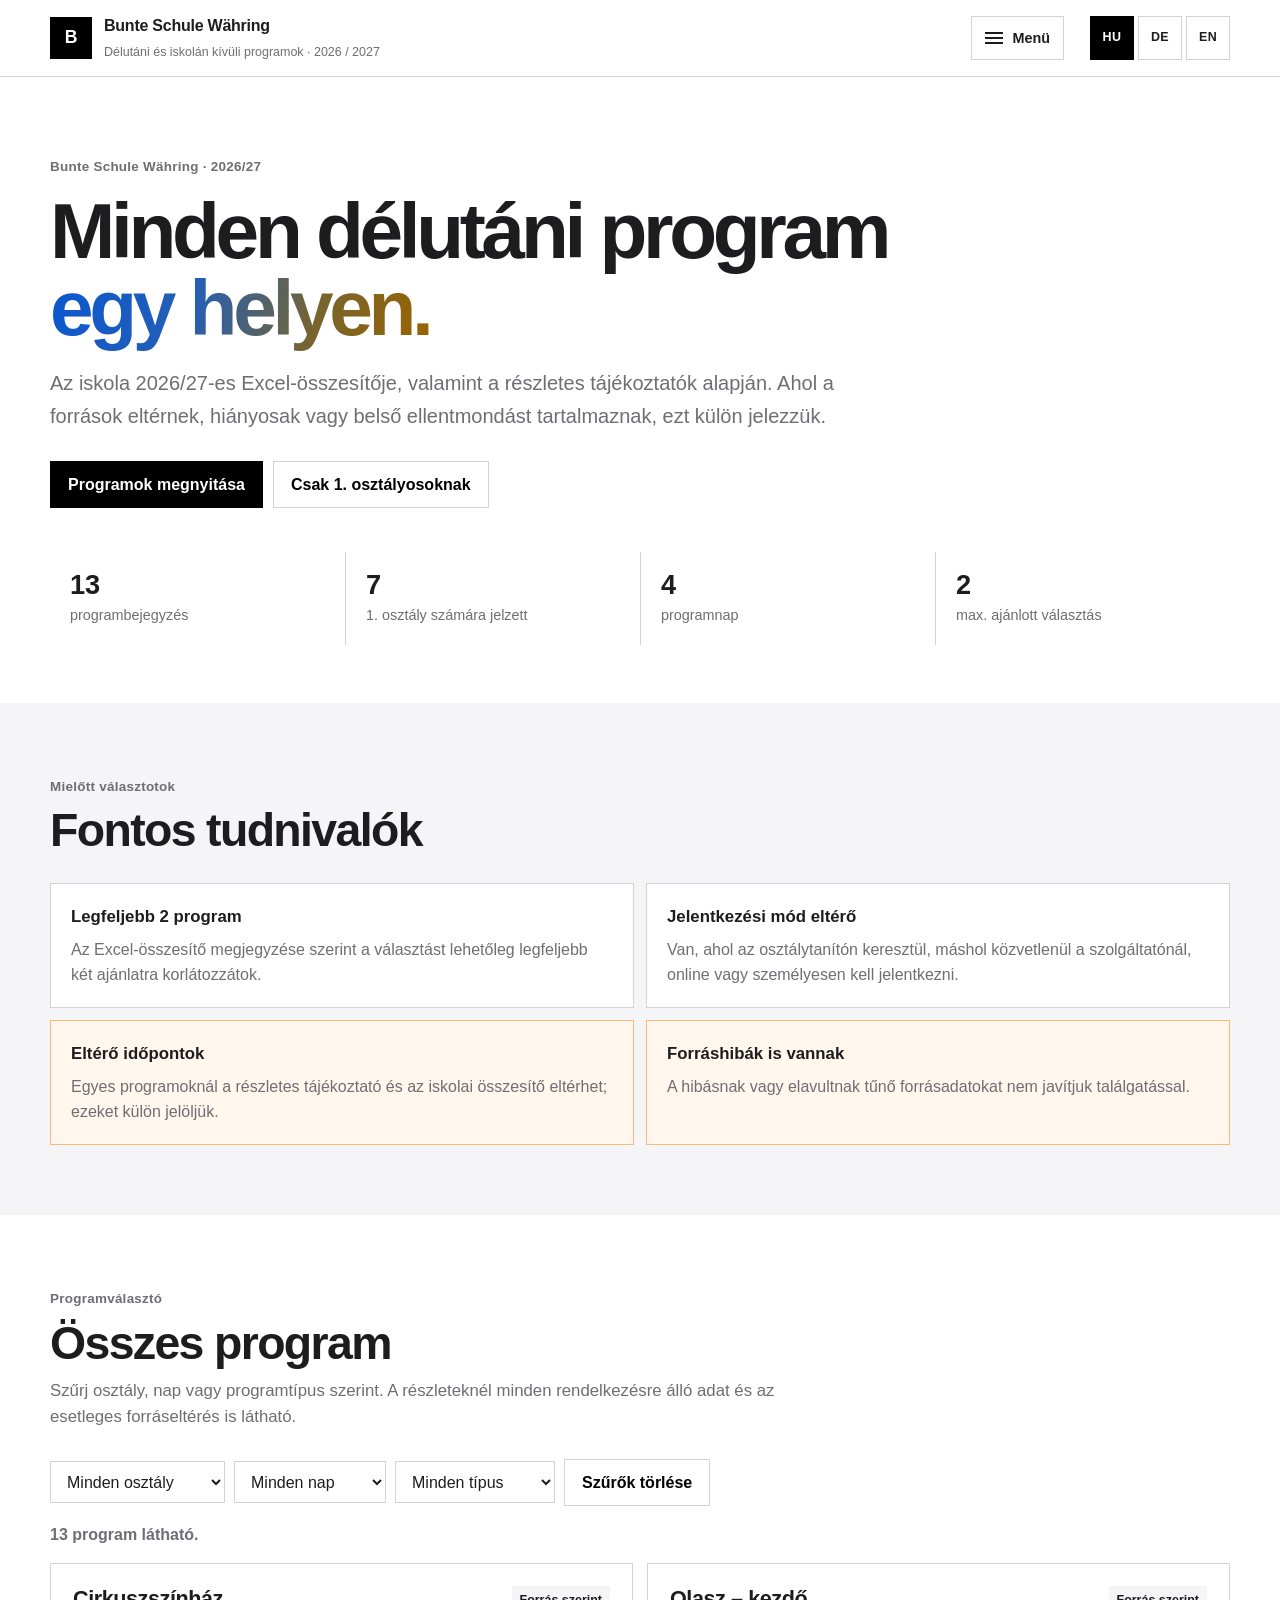
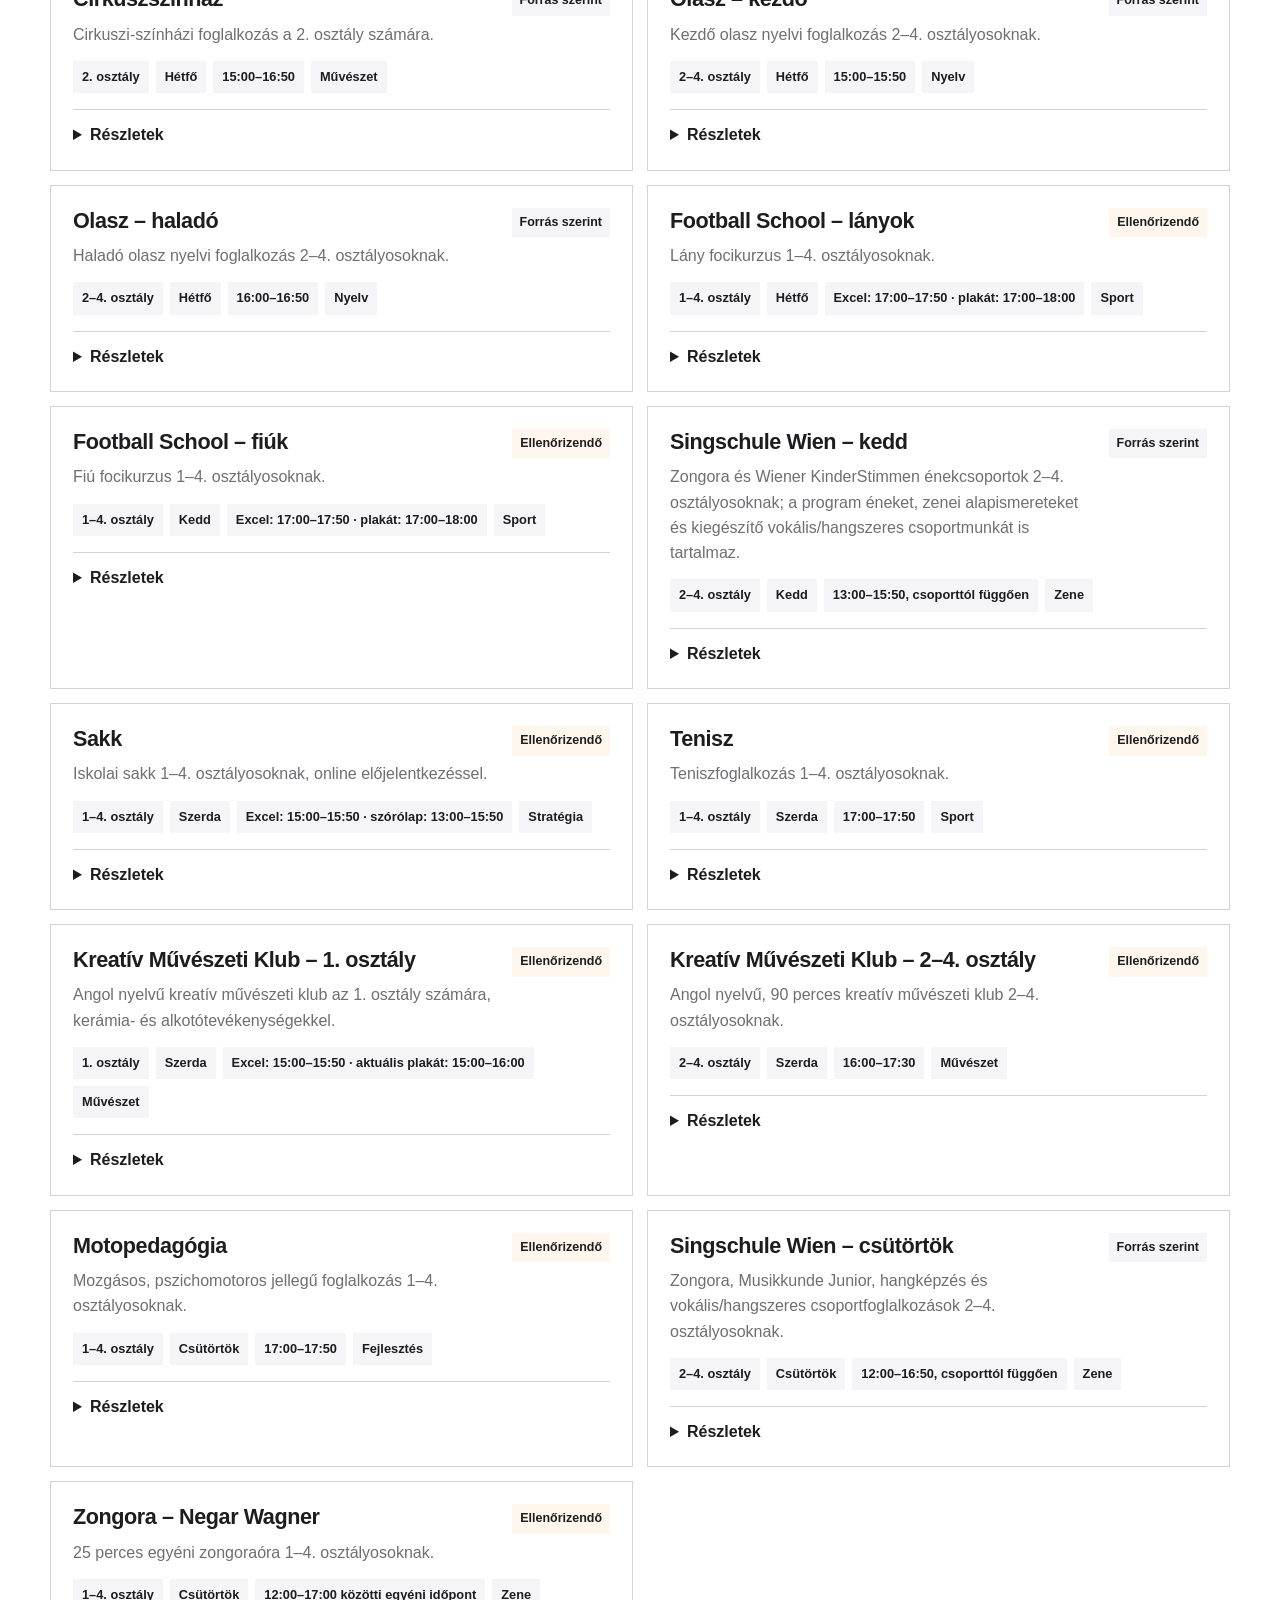
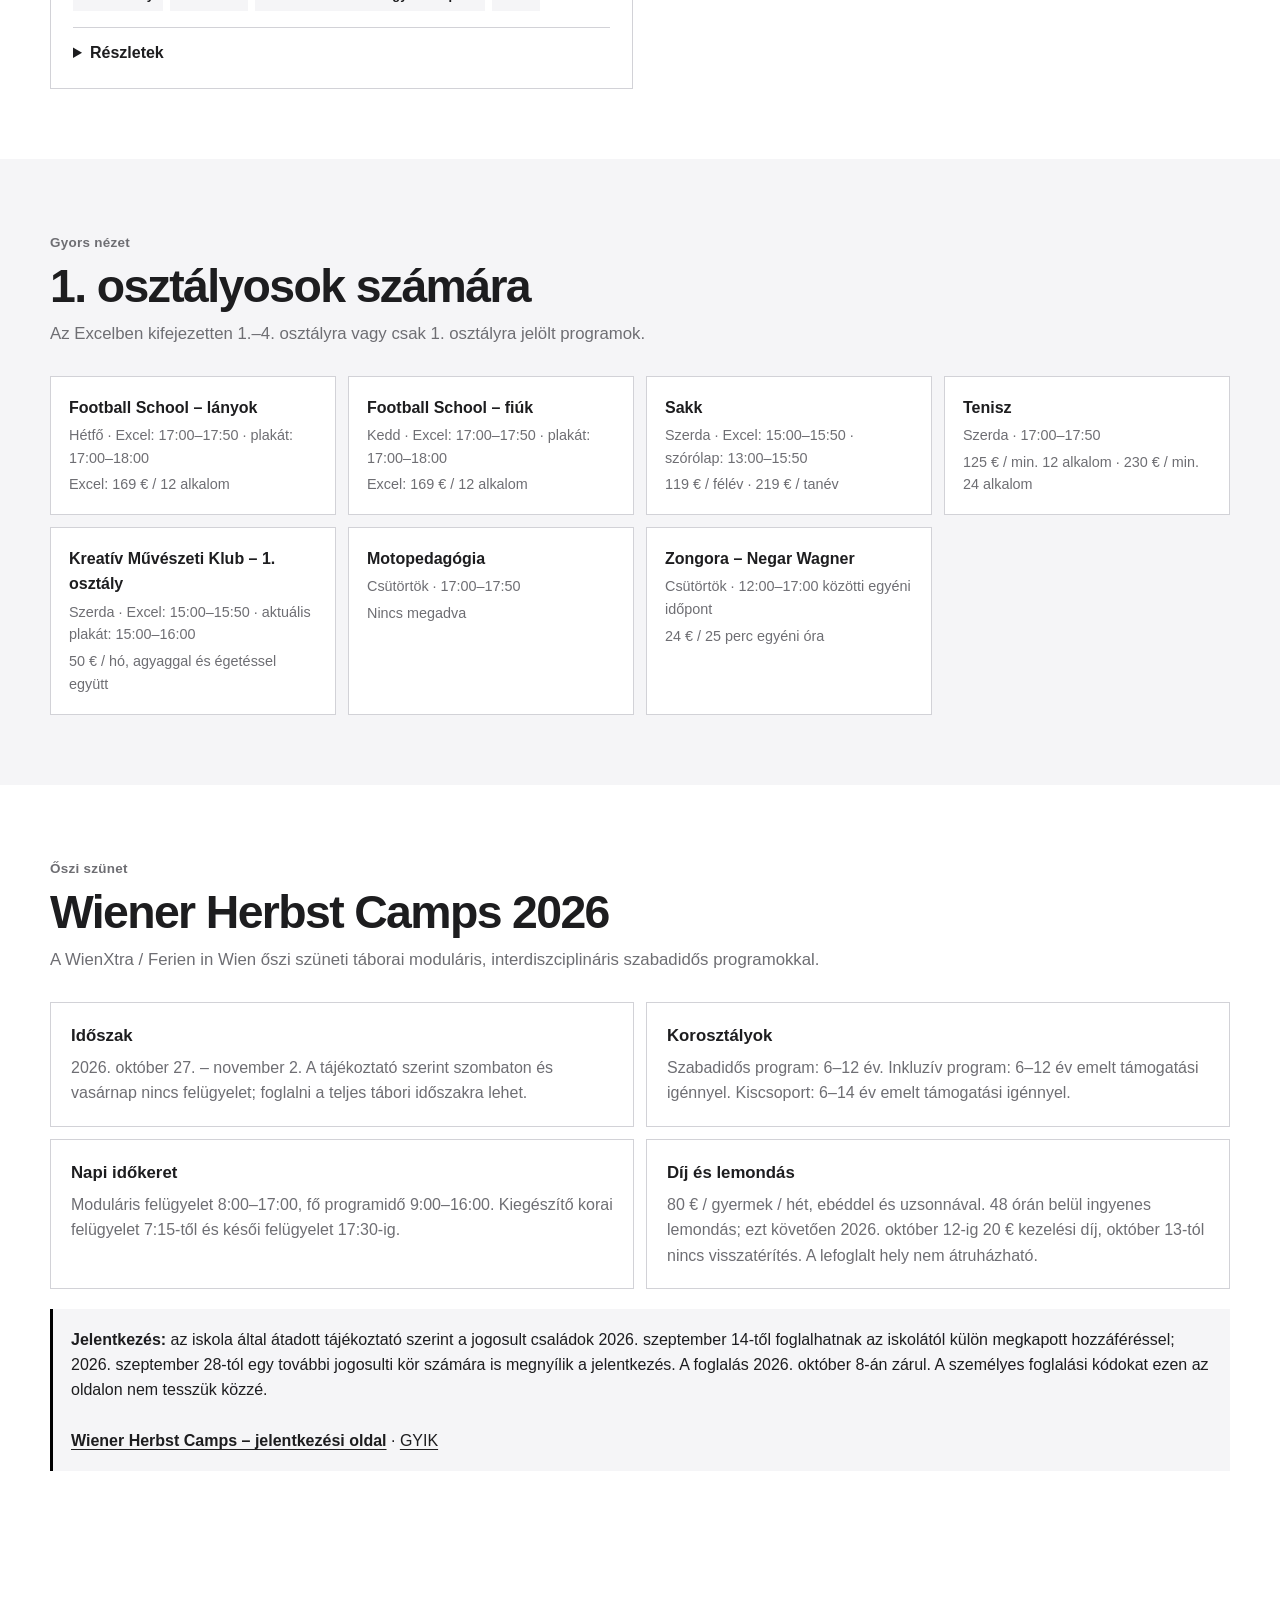
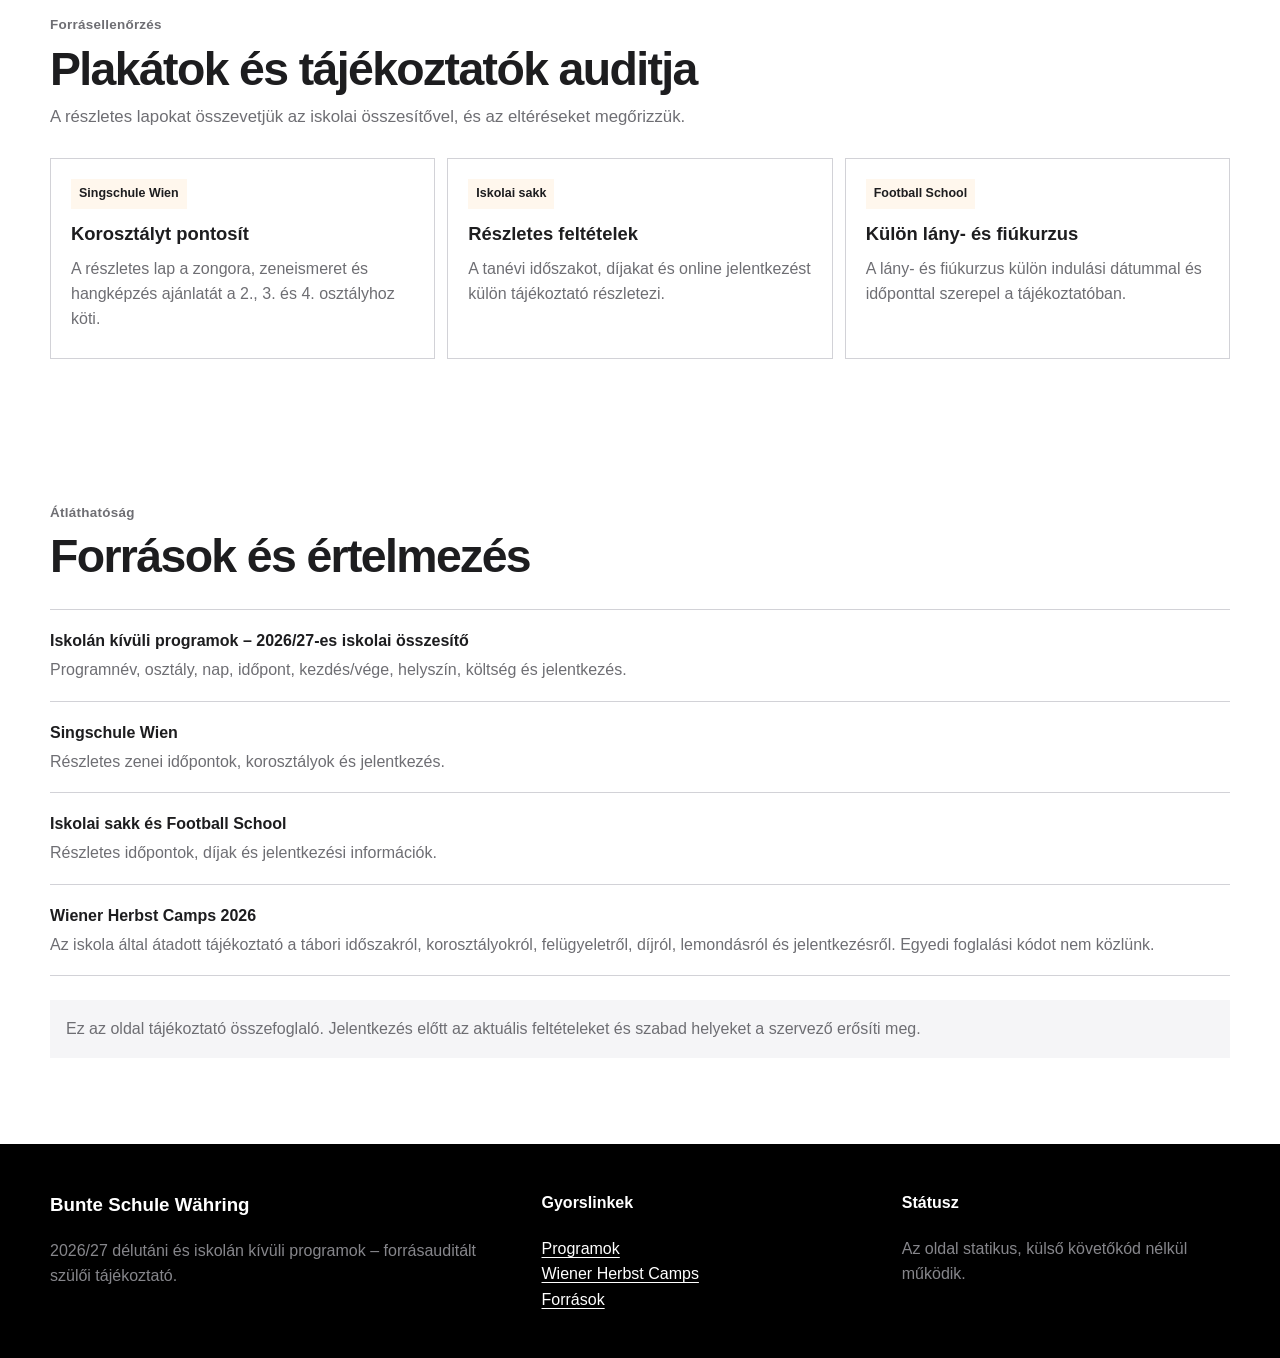
==== commit c602916d: "Add Wiener Herbst Camps 2026 information without booking codes" ====
--- a/index.html
+++ b/index.html
@@ -18,17 +18,18 @@
 <a class="skip-link" href="#main">Ugrás a tartalomhoz</a>
 <header class="site-head"><div class="wrap head-in">
 <a class="brand" href="#top" aria-label="Bunte Schule Währing programok – kezdőlap"><span class="brand-mark" aria-hidden="true">B</span><span><span class="n">Bunte Schule Währing</span><br><span class="s">Délutáni és iskolán kívüli programok · 2026 / 2027</span></span></a>
-<details class="menu-shell"><summary aria-label="Menü megnyitása">Menü</summary><nav class="nav" aria-label="Fő navigáció"><a href="#programok" onclick="gradeFilter.value='all';gradeFilter.dispatchEvent(new Event('change'))">Összes iskolai program</a><a href="#programok" onclick="gradeFilter.value='1';gradeFilter.dispatchEvent(new Event('change'))">1. osztály programjai</a><a href="#programok" onclick="gradeFilter.value='2';gradeFilter.dispatchEvent(new Event('change'))">2. osztály programjai</a><a href="#programok" onclick="gradeFilter.value='3';gradeFilter.dispatchEvent(new Event('change'))">3. osztály programjai</a><a href="#programok" onclick="gradeFilter.value='4';gradeFilter.dispatchEvent(new Event('change'))">4. osztály programjai</a><a href="https://programvalaszto.magyariskola.at/" target="_blank" rel="noopener">Bécsi Magyar Iskola – magyar nyelvű foglalkozások</a><a href="https://www.becsinaplo.at/post/tobb-mint-egyesuleti-iskolak-a-magyaroktatas-uj-utjai-becsben" target="_blank" rel="noopener">Bécsi Napló – A magyar oktatás új útjai</a><a href="#plakat-audit">Plakátok és forrásellenőrzés</a><a href="#forrasok">Források és adatértelmezés</a></nav></details>
+<details class="menu-shell"><summary aria-label="Menü megnyitása">Menü</summary><nav class="nav" aria-label="Fő navigáció"><a href="#programok" onclick="gradeFilter.value='all';gradeFilter.dispatchEvent(new Event('change'))">Összes iskolai program</a><a href="#programok" onclick="gradeFilter.value='1';gradeFilter.dispatchEvent(new Event('change'))">1. osztály programjai</a><a href="#programok" onclick="gradeFilter.value='2';gradeFilter.dispatchEvent(new Event('change'))">2. osztály programjai</a><a href="#programok" onclick="gradeFilter.value='3';gradeFilter.dispatchEvent(new Event('change'))">3. osztály programjai</a><a href="#programok" onclick="gradeFilter.value='4';gradeFilter.dispatchEvent(new Event('change'))">4. osztály programjai</a><a href="#herbst-camps">Wiener Herbst Camps 2026</a><a href="https://programvalaszto.magyariskola.at/" target="_blank" rel="noopener">Bécsi Magyar Iskola – magyar nyelvű foglalkozások</a><a href="https://www.becsinaplo.at/post/tobb-mint-egyesuleti-iskolak-a-magyaroktatas-uj-utjai-becsben" target="_blank" rel="noopener">Bécsi Napló – A magyar oktatás új útjai</a><a href="#plakat-audit">Plakátok és forrásellenőrzés</a><a href="#forrasok">Források és adatértelmezés</a></nav></details>
 <div class="lang-switch" aria-label="Nyelvválasztó"><a href="./" lang="hu" aria-current="page">HU</a><a href="./de/" lang="de">DE</a><a href="./en/" lang="en">EN</a></div>
 </div></header>
 <main id="main">
-<section class="hero" id="top"><div class="wrap"><span class="eyebrow">Bunte Schule Währing · 2026/27</span><h1>Minden délutáni program <span class="headline-accent">egy helyen.</span></h1><p class="lead">Az iskola 2026/27-es Excel-összesítője, valamint a Singschule Wien, a sakk- és a Football School tájékoztatói alapján. Ahol a források eltérnek, hiányosak vagy belső ellentmondást tartalmaznak, ezt külön jelezzük.</p><div class="hero-actions"><a class="btn" href="#programok">Programok megnyitása</a><a class="btn ghost" href="#elso-osztaly">Csak 1. osztályosoknak</a></div><div class="stats"><div class="stat"><b id="statAll">13</b><span>programbejegyzés</span></div><div class="stat"><b id="statFirst">8</b><span>1. osztály számára jelzett</span></div><div class="stat"><b>4</b><span>programnap</span></div><div class="stat"><b>2</b><span>max. ajánlott választás</span></div></div></div></section>
-<section class="section tint" id="fontos"><div class="wrap"><div class="section-head"><span class="eyebrow">Mielőtt választotok</span><h2>Fontos tudnivalók</h2></div><div class="notice-grid"><article class="notice"><b>Legfeljebb 2 program</b><p>Az Excel-összesítő megjegyzése szerint a választást lehetőleg legfeljebb két ajánlatra korlátozzátok.</p></article><article class="notice"><b>Jelentkezési mód eltérő</b><p>Van, ahol az osztálytanítón keresztül, máshol közvetlenül a szolgáltatónál, online vagy személyesen kell jelentkezni.</p></article><article class="notice warn"><b>Eltérő időpontok</b><p>A futballnál és a sakknál a részletes tájékoztató és az Excel nem minden ponton ugyanazt az időtartamot adja meg.</p></article><article class="notice warn"><b>Forráshibák is vannak</b><p>A Kreatív Művészeti Klub végdátuma korábbi a kezdésnél, a Negar Wagner-zongorasor pedig 2025/26-os dátumokat tartalmaz. Ezeket nem javítjuk találgatással.</p></article></div></div></section>
+<section class="hero" id="top"><div class="wrap"><span class="eyebrow">Bunte Schule Währing · 2026/27</span><h1>Minden délutáni program <span class="headline-accent">egy helyen.</span></h1><p class="lead">Az iskola 2026/27-es Excel-összesítője, valamint a részletes tájékoztatók alapján. Ahol a források eltérnek, hiányosak vagy belső ellentmondást tartalmaznak, ezt külön jelezzük.</p><div class="hero-actions"><a class="btn" href="#programok">Programok megnyitása</a><a class="btn ghost" href="#elso-osztaly">Csak 1. osztályosoknak</a></div><div class="stats"><div class="stat"><b id="statAll">13</b><span>programbejegyzés</span></div><div class="stat"><b id="statFirst">8</b><span>1. osztály számára jelzett</span></div><div class="stat"><b>4</b><span>programnap</span></div><div class="stat"><b>2</b><span>max. ajánlott választás</span></div></div></div></section>
+<section class="section tint" id="fontos"><div class="wrap"><div class="section-head"><span class="eyebrow">Mielőtt választotok</span><h2>Fontos tudnivalók</h2></div><div class="notice-grid"><article class="notice"><b>Legfeljebb 2 program</b><p>Az Excel-összesítő megjegyzése szerint a választást lehetőleg legfeljebb két ajánlatra korlátozzátok.</p></article><article class="notice"><b>Jelentkezési mód eltérő</b><p>Van, ahol az osztálytanítón keresztül, máshol közvetlenül a szolgáltatónál, online vagy személyesen kell jelentkezni.</p></article><article class="notice warn"><b>Eltérő időpontok</b><p>Egyes programoknál a részletes tájékoztató és az iskolai összesítő eltérhet; ezeket külön jelöljük.</p></article><article class="notice warn"><b>Forráshibák is vannak</b><p>A hibásnak vagy elavultnak tűnő forrásadatokat nem javítjuk találgatással.</p></article></div></div></section>
 <section class="section" id="programok"><div class="wrap"><div class="section-head"><span class="eyebrow">Programválasztó</span><h2>Összes program</h2><p>Szűrj osztály, nap vagy programtípus szerint. A részleteknél minden rendelkezésre álló adat és az esetleges forráseltérés is látható.</p></div><div class="filterbar" role="group" aria-label="Programszűrők"><select id="gradeFilter" aria-label="Osztály"><option value="all">Minden osztály</option><option value="1">1. osztály</option><option value="2">2. osztály</option><option value="3">3. osztály</option><option value="4">4. osztály</option></select><select id="dayFilter" aria-label="Nap"><option value="all">Minden nap</option><option value="MO">Hétfő</option><option value="DI">Kedd</option><option value="MI">Szerda</option><option value="DO">Csütörtök</option></select><select id="typeFilter" aria-label="Típus"><option value="all">Minden típus</option><option value="sport">Sport</option><option value="zene">Zene</option><option value="muveszet">Művészet</option><option value="nyelv">Nyelv</option><option value="fejlesztes">Fejlesztés</option><option value="strategia">Stratégia</option></select><button class="btn ghost compact" id="resetFilters" type="button">Szűrők törlése</button></div><p class="count" id="resultCount" aria-live="polite"></p><div class="program-grid" id="programGrid"></div></div></section>
-<section class="section tint" id="elso-osztaly"><div class="wrap"><div class="section-head"><span class="eyebrow">Gyors nézet</span><h2>1. osztályosok számára</h2><p>Az Excelben kifejezetten 1.–4. osztályra vagy csak 1. osztályra jelölt programok. A Singschule jelenlegi lapja 2.–4. osztályt nevez meg, ezért itt nem szerepel.</p></div><div class="first-grid" id="firstGradeGrid"></div></div></section>
-<section class="section" id="plakat-audit"><div class="wrap"><div class="section-head"><span class="eyebrow">Forrásellenőrzés</span><h2>Plakátok és tájékoztatók auditja</h2><p>A részletes lapokat nem egyszerűen átmásoltuk: összevetettük őket az Excel-összesítővel, és az eltéréseket megőrizzük.</p></div><div class="poster-audit"><article class="poster-card"><span class="flag">Singschule Wien</span><h3>Korosztályt pontosít</h3><p>A részletes lap a zongora, zeneismeret és hangképzés ajánlatát a 2., 3. és 4. osztályhoz köti.</p><p>A személyes jelentkezés: 2026.09.18. 17:00–18:30, Top 38.</p></article><article class="poster-card"><span class="flag">Iskolai sakk</span><h3>Az idősáv csoportablak lehet</h3><p>Az Excel 15:00–15:50-et, a szórólap 13:00–15:50-et ír. Az oldalon ezért a pontos gyermek-idősávot megerősítendő adatként kezeljük.</p><p>A szórólap szerinti határidő: 2026.10.03.; díj: 119 €/félév vagy 219 €/tanév.</p></article><article class="poster-card"><span class="flag">Football School</span><h3>Két külön indulási dátum</h3><p>A 05.10.2026 a lánykurzus, a 29.09.2026 a fiúkurzus kezdése. A plakát 17:00–18:00-t, az Excel 17:00–17:50-et ír.</p><p>A kézzel ráírt 169 € és testvérkedvezmény-megjegyzés nem azonos súlyú a nyomtatott szolgáltatói információval, ezért külön megjegyzésként kezeljük.</p></article></div><div class="source-priority"><strong>Forráskezelési szabály:</strong> ahol a részletes szolgáltatói tájékoztató pontosabb a táblázatnál, azt külön feltüntetjük; ahol a két forrás ellentmond, egyik értéket sem írjuk felül találgatással.</div></div></section>
-<section class="section" id="forrasok"><div class="wrap"><div class="section-head"><span class="eyebrow">Átláthatóság</span><h2>Források és értelmezés</h2></div><div class="source-list"><div><b>Iskolán kívüli programok – 2026/27-es iskolai összesítő</b><p>Az iskola Excel-összesítője: programnév, osztály, nap, időpont, kezdés/vége, helyszín, költség és jelentkezés.</p></div><div><b>Singschule Wien</b><p>Részletes lap a keddi és csütörtöki zenei időpontokról, korosztályokról és jelentkezésről.</p></div><div><b>Iskolai sakk</b><p>Részletes sakkprogram: időablak, tanévi időszak, díjak és online jelentkezés.</p></div><div><b>Football School</b><p>Részletes lány- és fiúfoci időpontok, indulási dátumok és kapcsolattartás.</p></div></div><p class="disclaimer">Ez az oldal tájékoztató összefoglaló. Jelentkezés előtt az aktuális időpontot, díjat, csoportbeosztást és szabad helyet az iskola vagy a szolgáltató erősíti meg.</p></div></section>
+<section class="section tint" id="elso-osztaly"><div class="wrap"><div class="section-head"><span class="eyebrow">Gyors nézet</span><h2>1. osztályosok számára</h2><p>Az Excelben kifejezetten 1.–4. osztályra vagy csak 1. osztályra jelölt programok.</p></div><div class="first-grid" id="firstGradeGrid"></div></div></section>
+<section class="section" id="herbst-camps"><div class="wrap"><div class="section-head"><span class="eyebrow">Őszi szünet</span><h2>Wiener Herbst Camps 2026</h2><p>A WienXtra / Ferien in Wien őszi szüneti táborai moduláris, interdiszciplináris szabadidős programokkal.</p></div><div class="notice-grid"><article class="notice"><b>Időszak</b><p>2026. október 27. – november 2. A tájékoztató szerint szombaton és vasárnap nincs felügyelet; foglalni a teljes tábori időszakra lehet.</p></article><article class="notice"><b>Korosztályok</b><p>Szabadidős program: 6–12 év. Inkluzív program: 6–12 év emelt támogatási igénnyel. Kiscsoport: 6–14 év emelt támogatási igénnyel.</p></article><article class="notice"><b>Napi időkeret</b><p>Moduláris felügyelet 8:00–17:00, fő programidő 9:00–16:00. Kiegészítő korai felügyelet 7:15-től és késői felügyelet 17:30-ig.</p></article><article class="notice"><b>Díj és lemondás</b><p>80 € / gyermek / hét, ebéddel és uzsonnával. 48 órán belül ingyenes lemondás; ezt követően 2026. október 12-ig 20 € kezelési díj, október 13-tól nincs visszatérítés. A lefoglalt hely nem átruházható.</p></article></div><div class="source-priority"><strong>Jelentkezés:</strong> az iskola által átadott tájékoztató szerint a jogosult családok 2026. szeptember 14-től foglalhatnak az iskolától külön megkapott hozzáféréssel; 2026. szeptember 28-tól egy további jogosulti kör számára is megnyílik a jelentkezés. A foglalás 2026. október 8-án zárul. A személyes foglalási kódokat ezen az oldalon nem tesszük közzé. <br><br><a href="https://www.ferieninwien.at/offers/wiener-herbst-camps-2026" target="_blank" rel="noopener"><strong>Wiener Herbst Camps – jelentkezési oldal</strong></a> · <a href="https://www.ferieninwien.at/offers/wiener-herbst-camps-2026/help" target="_blank" rel="noopener">GYIK</a></div></div></section>
+<section class="section" id="plakat-audit"><div class="wrap"><div class="section-head"><span class="eyebrow">Forrásellenőrzés</span><h2>Plakátok és tájékoztatók auditja</h2><p>A részletes lapokat összevetjük az iskolai összesítővel, és az eltéréseket megőrizzük.</p></div><div class="poster-audit"><article class="poster-card"><span class="flag">Singschule Wien</span><h3>Korosztályt pontosít</h3><p>A részletes lap a zongora, zeneismeret és hangképzés ajánlatát a 2., 3. és 4. osztályhoz köti.</p></article><article class="poster-card"><span class="flag">Iskolai sakk</span><h3>Részletes feltételek</h3><p>A tanévi időszakot, díjakat és online jelentkezést külön tájékoztató részletezi.</p></article><article class="poster-card"><span class="flag">Football School</span><h3>Külön lány- és fiúkurzus</h3><p>A lány- és fiúkurzus külön indulási dátummal és időponttal szerepel a tájékoztatóban.</p></article></div></div></section>
+<section class="section" id="forrasok"><div class="wrap"><div class="section-head"><span class="eyebrow">Átláthatóság</span><h2>Források és értelmezés</h2></div><div class="source-list"><div><b>Iskolán kívüli programok – 2026/27-es iskolai összesítő</b><p>Programnév, osztály, nap, időpont, kezdés/vége, helyszín, költség és jelentkezés.</p></div><div><b>Singschule Wien</b><p>Részletes zenei időpontok, korosztályok és jelentkezés.</p></div><div><b>Iskolai sakk és Football School</b><p>Részletes időpontok, díjak és jelentkezési információk.</p></div><div><b>Wiener Herbst Camps 2026</b><p>Az iskola által átadott tájékoztató a tábori időszakról, korosztályokról, felügyeletről, díjról, lemondásról és jelentkezésről. Egyedi foglalási kódot nem közlünk.</p></div></div><p class="disclaimer">Ez az oldal tájékoztató összefoglaló. Jelentkezés előtt az aktuális feltételeket és szabad helyeket a szervező erősíti meg.</p></div></section>
 </main>
-<footer class="site-foot"><div class="wrap"><div class="foot-cols"><div><h3>Bunte Schule Währing</h3><p>2026/27 délutáni és iskolán kívüli programok – forrásauditált szülői tájékoztató.</p></div><div><h4>Gyorslinkek</h4><a href="#programok">Programok</a><br><a href="#elso-osztaly">1. osztály</a><br><a href="#plakat-audit">Plakátaudit</a></div><div><h4>Státusz</h4><p>A domain később kerül beállításra. Az oldal statikus, külső követőkód nélkül működik.</p></div></div></div></footer>
+<footer class="site-foot"><div class="wrap"><div class="foot-cols"><div><h3>Bunte Schule Währing</h3><p>2026/27 délutáni és iskolán kívüli programok – forrásauditált szülői tájékoztató.</p></div><div><h4>Gyorslinkek</h4><a href="#programok">Programok</a><br><a href="#herbst-camps">Wiener Herbst Camps</a><br><a href="#forrasok">Források</a></div><div><h4>Státusz</h4><p>Az oldal statikus, külső követőkód nélkül működik.</p></div></div></div></footer>
 <script src="app.js?v=20260909-2" defer></script>
 </body></html>
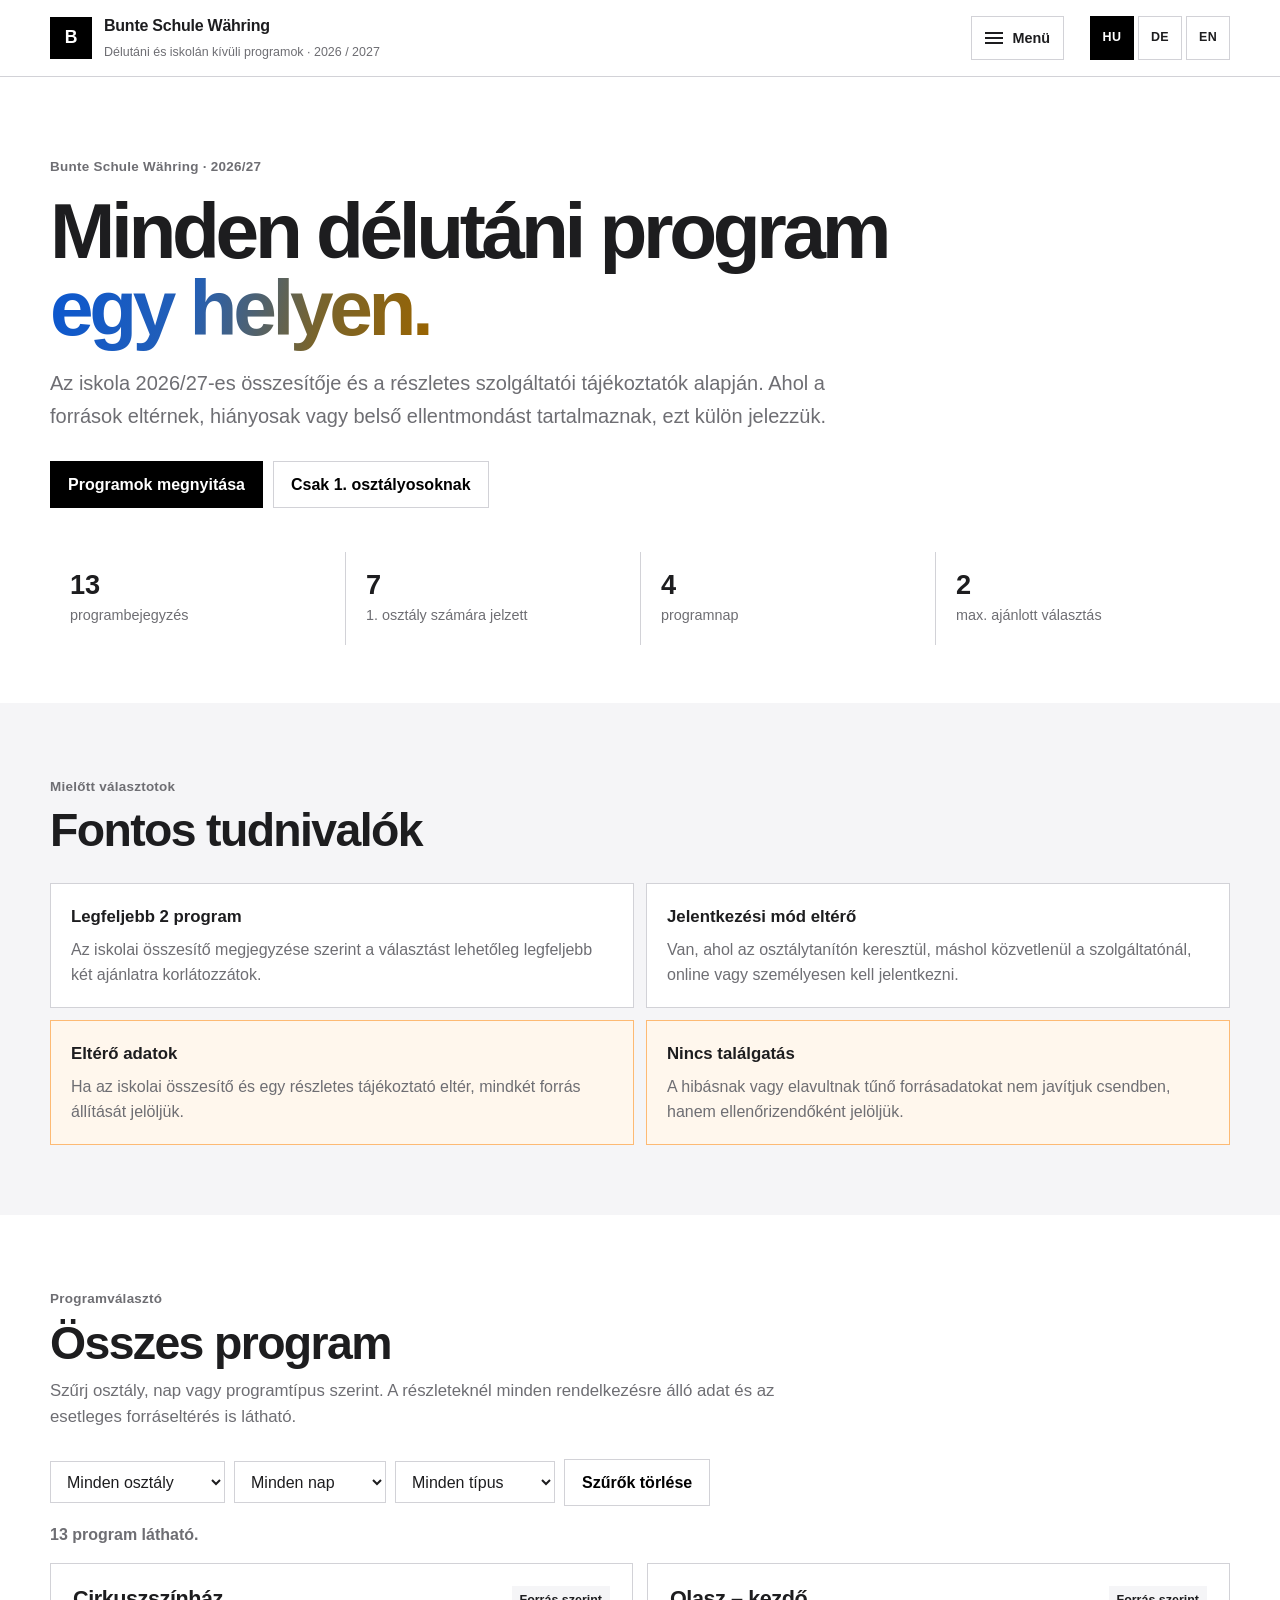
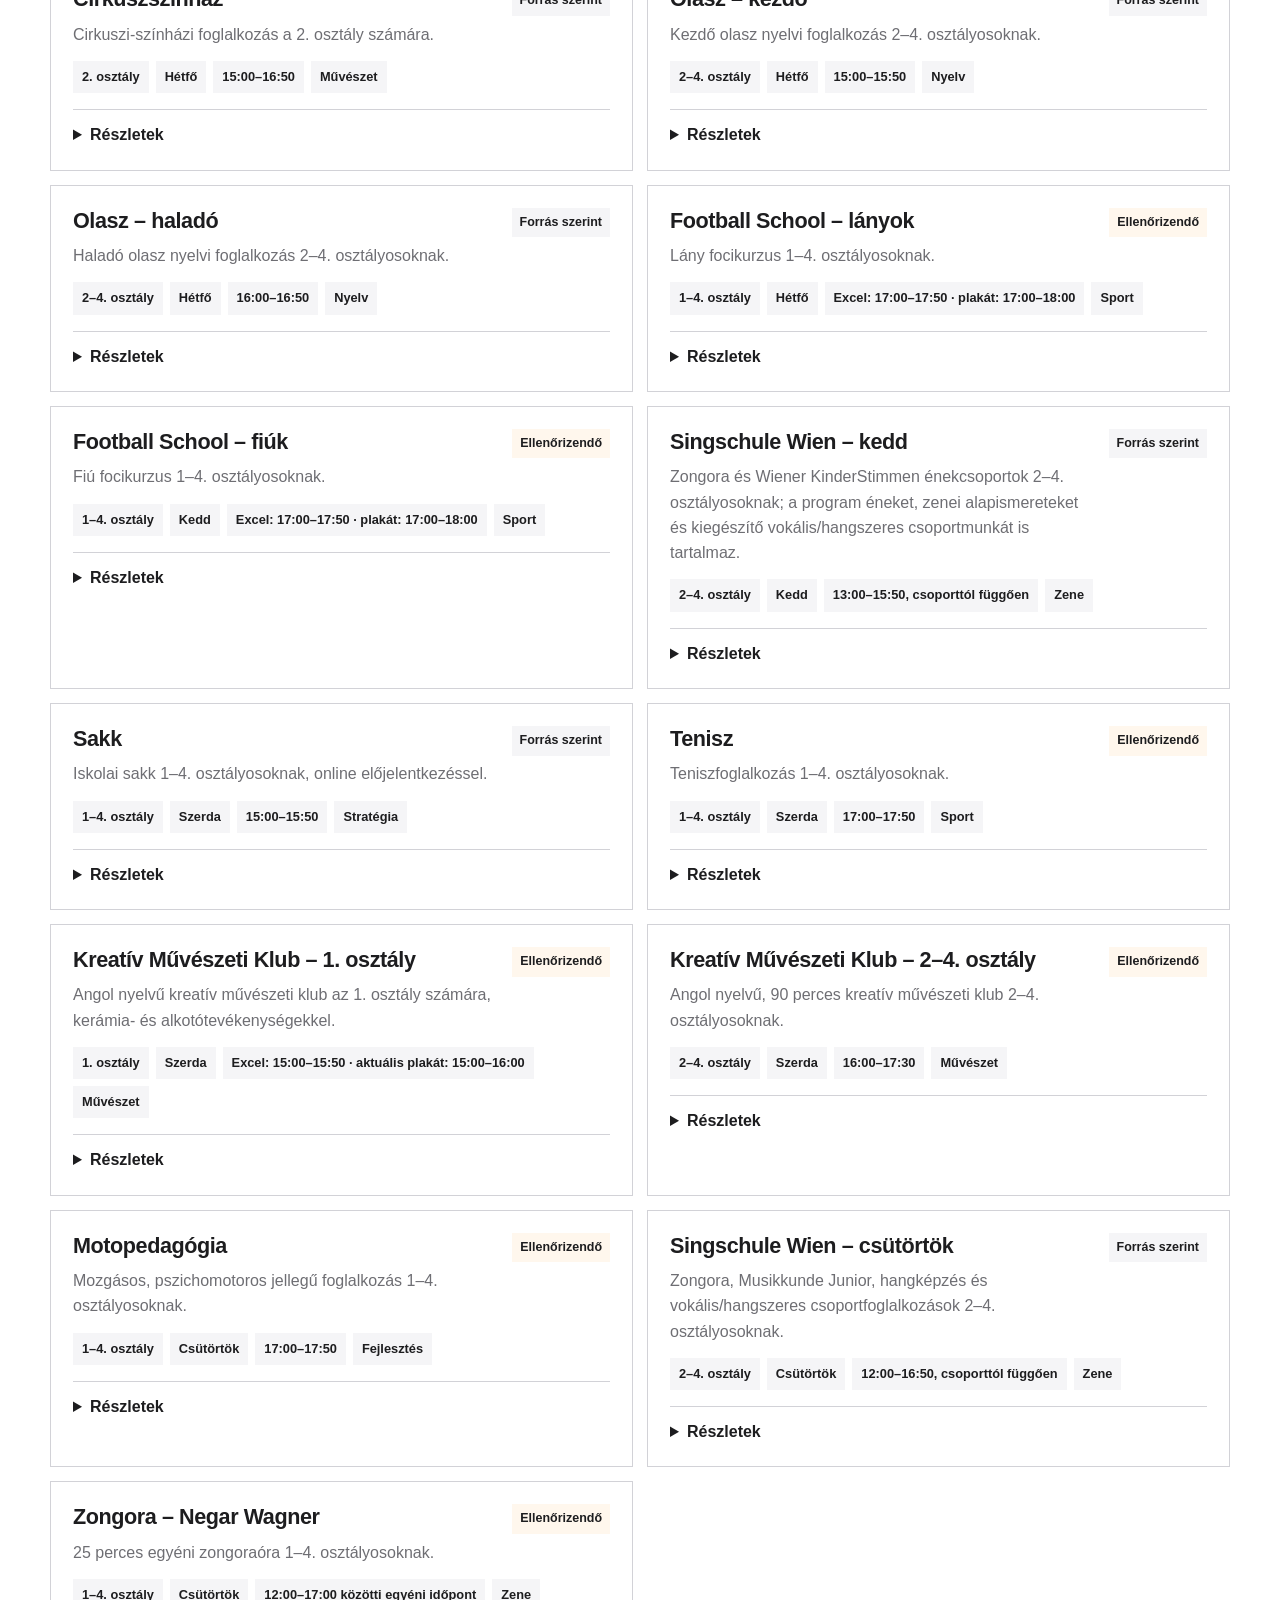
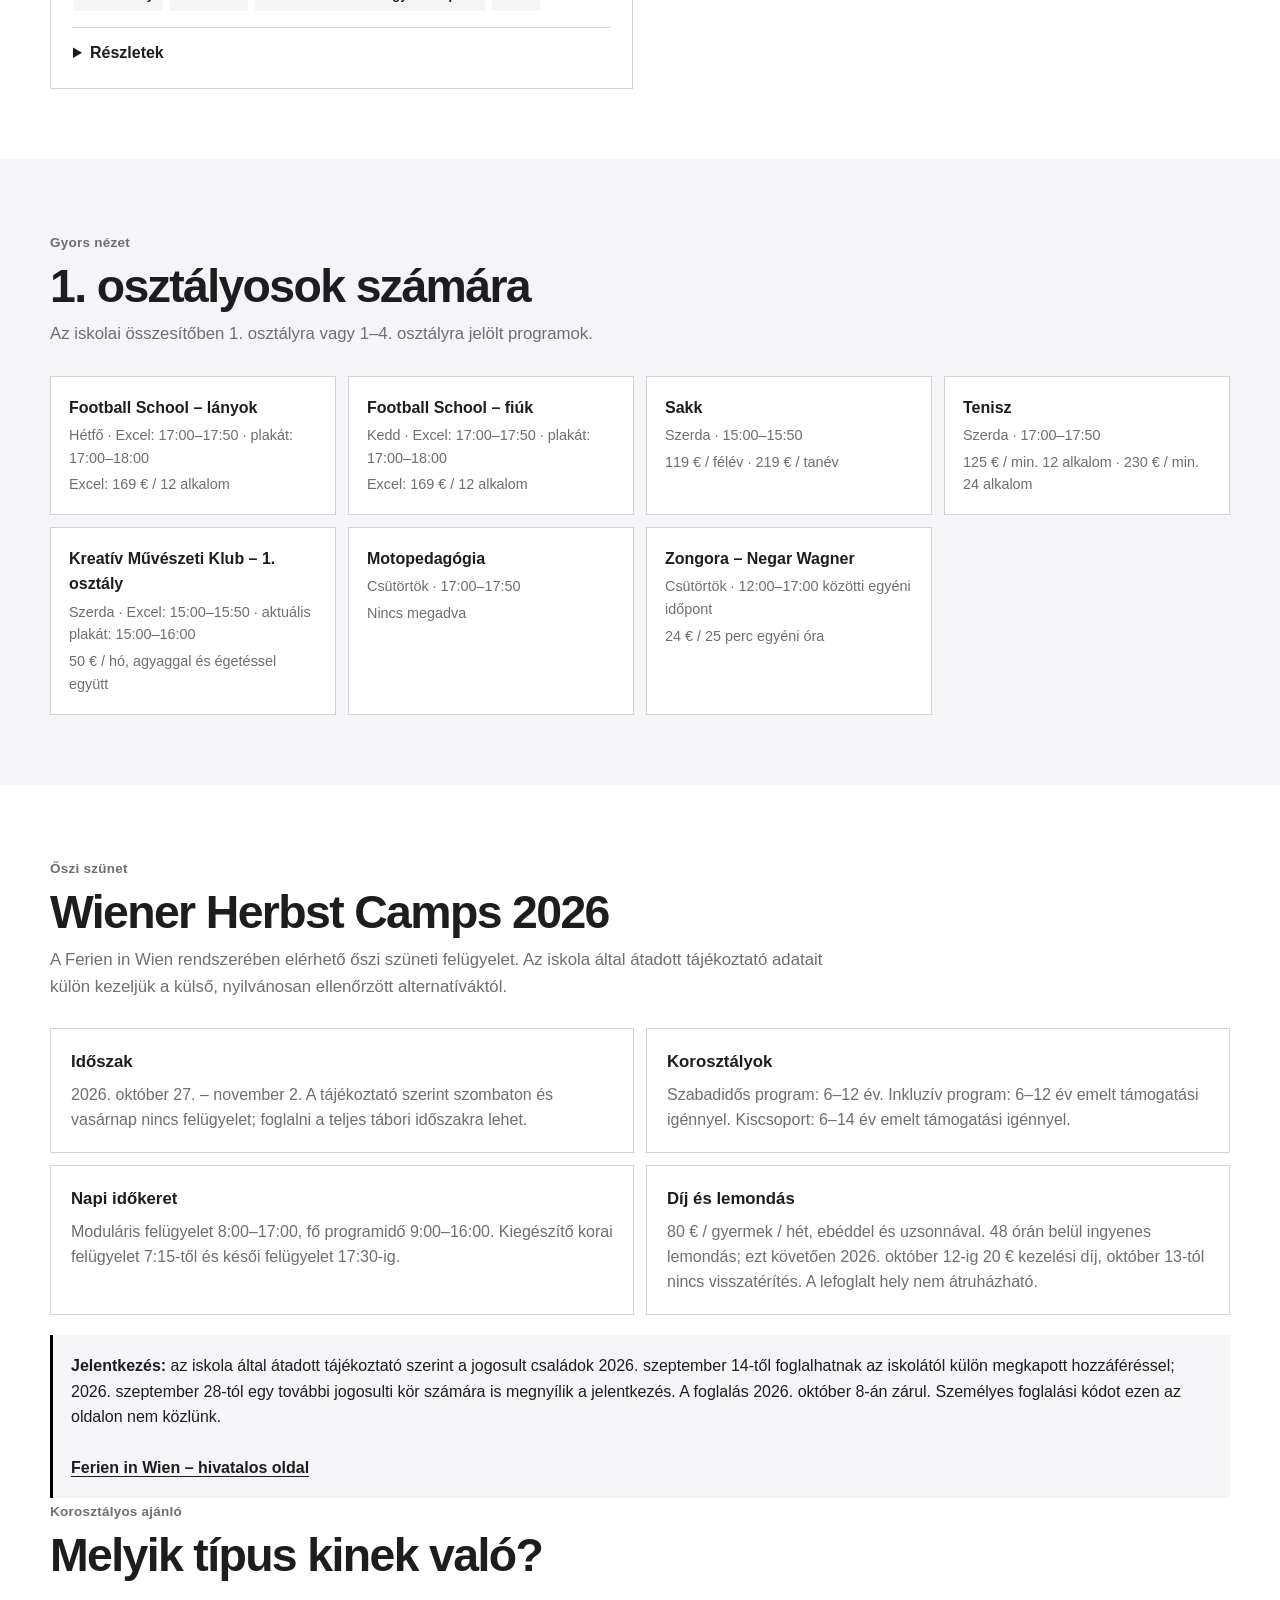
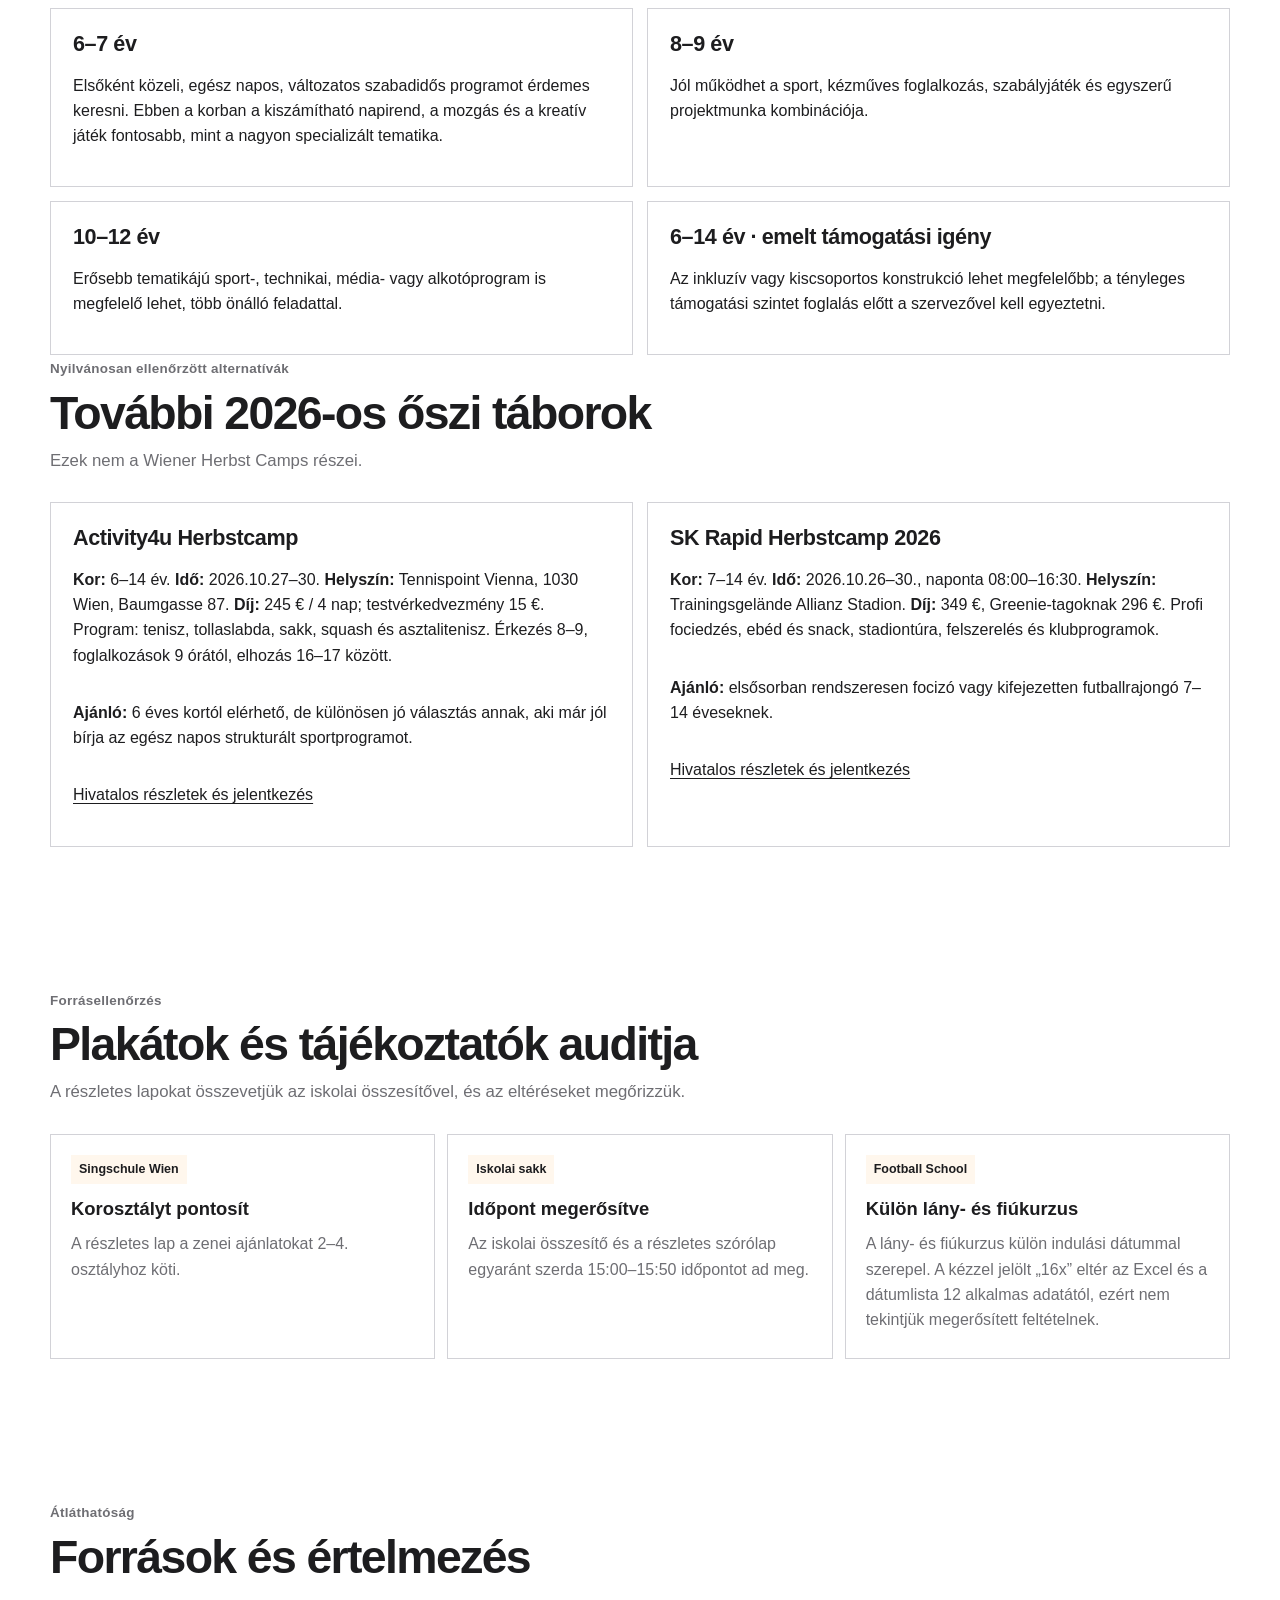
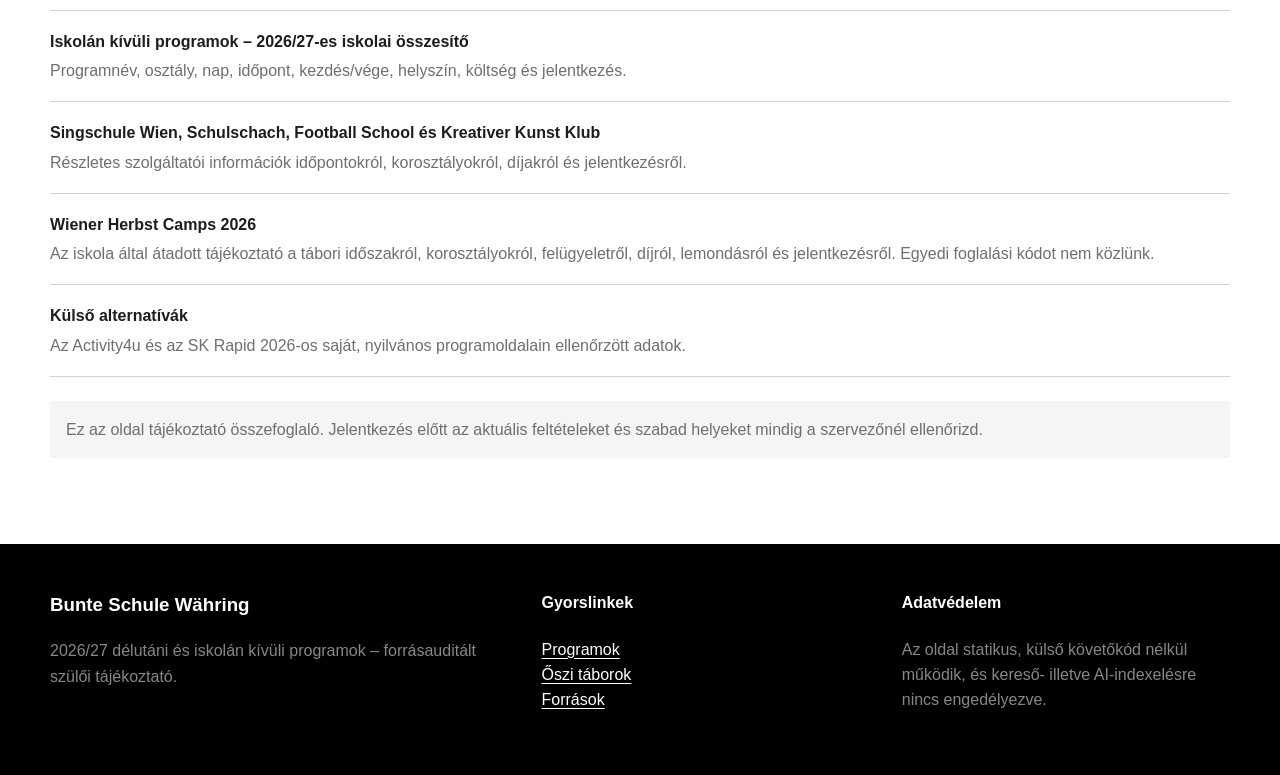
==== commit 64613f87: "Finalize Hungarian content, privacy, camp research and source audit" ====
--- a/index.html
+++ b/index.html
@@ -5,31 +5,30 @@
 <meta name="viewport" content="width=device-width,initial-scale=1,viewport-fit=cover">
 <title>Délutáni programok 2026/27 | Bunte Schule Währing</title>
 <meta name="description" content="A Bunte Schule Währing 2026/27-es délutáni és iskolán kívüli programjainak kereshető, forrásauditált összefoglalója időpontokkal, díjakkal és jelentkezéssel.">
-<meta name="robots" content="index,follow,max-snippet:-1,max-image-preview:large">
+<meta name="robots" content="noindex,nofollow,noarchive,nosnippet,noimageindex">
+<meta name="googlebot" content="noindex,nofollow,noarchive,nosnippet,noimageindex">
+<meta name="bingbot" content="noindex,nofollow,noarchive,nosnippet,noimageindex">
 <meta name="theme-color" content="#ffffff">
-<link rel="alternate" hreflang="hu-AT" href="./">
-<link rel="alternate" hreflang="de-AT" href="./de/">
-<link rel="alternate" hreflang="en" href="./en/">
-<link rel="alternate" hreflang="x-default" href="./">
-<link rel="stylesheet" href="styles.css?v=20260909-2"><link rel="stylesheet" href="i18n.css?v=20260909-1">
-<script type="application/ld+json">{"@context":"https://schema.org","@type":"CollectionPage","name":"Bunte Schule Währing – délutáni programok 2026/27","inLanguage":"hu-AT","about":{"@type":"School","name":"Bunte Schule Währing"},"description":"A szülőknek átadott 2026/27-es programlista és részletes szórólapok magyarázatos, forrásauditált összefoglalója."}</script>
+<link rel="stylesheet" href="styles.css?v=20260910-1"><link rel="stylesheet" href="i18n.css?v=20260910-1">
 </head>
 <body>
 <a class="skip-link" href="#main">Ugrás a tartalomhoz</a>
 <header class="site-head"><div class="wrap head-in">
 <a class="brand" href="#top" aria-label="Bunte Schule Währing programok – kezdőlap"><span class="brand-mark" aria-hidden="true">B</span><span><span class="n">Bunte Schule Währing</span><br><span class="s">Délutáni és iskolán kívüli programok · 2026 / 2027</span></span></a>
-<details class="menu-shell"><summary aria-label="Menü megnyitása">Menü</summary><nav class="nav" aria-label="Fő navigáció"><a href="#programok" onclick="gradeFilter.value='all';gradeFilter.dispatchEvent(new Event('change'))">Összes iskolai program</a><a href="#programok" onclick="gradeFilter.value='1';gradeFilter.dispatchEvent(new Event('change'))">1. osztály programjai</a><a href="#programok" onclick="gradeFilter.value='2';gradeFilter.dispatchEvent(new Event('change'))">2. osztály programjai</a><a href="#programok" onclick="gradeFilter.value='3';gradeFilter.dispatchEvent(new Event('change'))">3. osztály programjai</a><a href="#programok" onclick="gradeFilter.value='4';gradeFilter.dispatchEvent(new Event('change'))">4. osztály programjai</a><a href="#herbst-camps">Wiener Herbst Camps 2026</a><a href="https://programvalaszto.magyariskola.at/" target="_blank" rel="noopener">Bécsi Magyar Iskola – magyar nyelvű foglalkozások</a><a href="https://www.becsinaplo.at/post/tobb-mint-egyesuleti-iskolak-a-magyaroktatas-uj-utjai-becsben" target="_blank" rel="noopener">Bécsi Napló – A magyar oktatás új útjai</a><a href="#plakat-audit">Plakátok és forrásellenőrzés</a><a href="#forrasok">Források és adatértelmezés</a></nav></details>
+<details class="menu-shell"><summary aria-label="Menü megnyitása">Menü</summary><nav class="nav" aria-label="Fő navigáció"><a href="#programok" onclick="gradeFilter.value='all';gradeFilter.dispatchEvent(new Event('change'))">Összes iskolai program</a><a href="#programok" onclick="gradeFilter.value='1';gradeFilter.dispatchEvent(new Event('change'))">1. osztály programjai</a><a href="#programok" onclick="gradeFilter.value='2';gradeFilter.dispatchEvent(new Event('change'))">2. osztály programjai</a><a href="#programok" onclick="gradeFilter.value='3';gradeFilter.dispatchEvent(new Event('change'))">3. osztály programjai</a><a href="#programok" onclick="gradeFilter.value='4';gradeFilter.dispatchEvent(new Event('change'))">4. osztály programjai</a><a href="#herbst-camps">Wiener Herbst Camps 2026</a><a href="https://programvalaszto.magyariskola.at/" target="_blank" rel="noopener noreferrer">Bécsi Magyar Iskola – magyar nyelvű foglalkozások</a><a href="https://www.becsinaplo.at/post/tobb-mint-egyesuleti-iskolak-a-magyaroktatas-uj-utjai-becsben" target="_blank" rel="noopener noreferrer">Bécsi Napló – A magyar oktatás új útjai</a><a href="#plakat-audit">Plakátok és forrásellenőrzés</a><a href="#forrasok">Források és adatértelmezés</a></nav></details>
 <div class="lang-switch" aria-label="Nyelvválasztó"><a href="./" lang="hu" aria-current="page">HU</a><a href="./de/" lang="de">DE</a><a href="./en/" lang="en">EN</a></div>
 </div></header>
 <main id="main">
-<section class="hero" id="top"><div class="wrap"><span class="eyebrow">Bunte Schule Währing · 2026/27</span><h1>Minden délutáni program <span class="headline-accent">egy helyen.</span></h1><p class="lead">Az iskola 2026/27-es Excel-összesítője, valamint a részletes tájékoztatók alapján. Ahol a források eltérnek, hiányosak vagy belső ellentmondást tartalmaznak, ezt külön jelezzük.</p><div class="hero-actions"><a class="btn" href="#programok">Programok megnyitása</a><a class="btn ghost" href="#elso-osztaly">Csak 1. osztályosoknak</a></div><div class="stats"><div class="stat"><b id="statAll">13</b><span>programbejegyzés</span></div><div class="stat"><b id="statFirst">8</b><span>1. osztály számára jelzett</span></div><div class="stat"><b>4</b><span>programnap</span></div><div class="stat"><b>2</b><span>max. ajánlott választás</span></div></div></div></section>
-<section class="section tint" id="fontos"><div class="wrap"><div class="section-head"><span class="eyebrow">Mielőtt választotok</span><h2>Fontos tudnivalók</h2></div><div class="notice-grid"><article class="notice"><b>Legfeljebb 2 program</b><p>Az Excel-összesítő megjegyzése szerint a választást lehetőleg legfeljebb két ajánlatra korlátozzátok.</p></article><article class="notice"><b>Jelentkezési mód eltérő</b><p>Van, ahol az osztálytanítón keresztül, máshol közvetlenül a szolgáltatónál, online vagy személyesen kell jelentkezni.</p></article><article class="notice warn"><b>Eltérő időpontok</b><p>Egyes programoknál a részletes tájékoztató és az iskolai összesítő eltérhet; ezeket külön jelöljük.</p></article><article class="notice warn"><b>Forráshibák is vannak</b><p>A hibásnak vagy elavultnak tűnő forrásadatokat nem javítjuk találgatással.</p></article></div></div></section>
+<section class="hero" id="top"><div class="wrap"><span class="eyebrow">Bunte Schule Währing · 2026/27</span><h1>Minden délutáni program <span class="headline-accent">egy helyen.</span></h1><p class="lead">Az iskola 2026/27-es összesítője és a részletes szolgáltatói tájékoztatók alapján. Ahol a források eltérnek, hiányosak vagy belső ellentmondást tartalmaznak, ezt külön jelezzük.</p><div class="hero-actions"><a class="btn" href="#programok">Programok megnyitása</a><a class="btn ghost" href="#elso-osztaly">Csak 1. osztályosoknak</a></div><div class="stats"><div class="stat"><b id="statAll">13</b><span>programbejegyzés</span></div><div class="stat"><b id="statFirst">8</b><span>1. osztály számára jelzett</span></div><div class="stat"><b>4</b><span>programnap</span></div><div class="stat"><b>2</b><span>max. ajánlott választás</span></div></div></div></section>
+<section class="section tint" id="fontos"><div class="wrap"><div class="section-head"><span class="eyebrow">Mielőtt választotok</span><h2>Fontos tudnivalók</h2></div><div class="notice-grid"><article class="notice"><b>Legfeljebb 2 program</b><p>Az iskolai összesítő megjegyzése szerint a választást lehetőleg legfeljebb két ajánlatra korlátozzátok.</p></article><article class="notice"><b>Jelentkezési mód eltérő</b><p>Van, ahol az osztálytanítón keresztül, máshol közvetlenül a szolgáltatónál, online vagy személyesen kell jelentkezni.</p></article><article class="notice warn"><b>Eltérő adatok</b><p>Ha az iskolai összesítő és egy részletes tájékoztató eltér, mindkét forrás állítását jelöljük.</p></article><article class="notice warn"><b>Nincs találgatás</b><p>A hibásnak vagy elavultnak tűnő forrásadatokat nem javítjuk csendben, hanem ellenőrizendőként jelöljük.</p></article></div></div></section>
 <section class="section" id="programok"><div class="wrap"><div class="section-head"><span class="eyebrow">Programválasztó</span><h2>Összes program</h2><p>Szűrj osztály, nap vagy programtípus szerint. A részleteknél minden rendelkezésre álló adat és az esetleges forráseltérés is látható.</p></div><div class="filterbar" role="group" aria-label="Programszűrők"><select id="gradeFilter" aria-label="Osztály"><option value="all">Minden osztály</option><option value="1">1. osztály</option><option value="2">2. osztály</option><option value="3">3. osztály</option><option value="4">4. osztály</option></select><select id="dayFilter" aria-label="Nap"><option value="all">Minden nap</option><option value="MO">Hétfő</option><option value="DI">Kedd</option><option value="MI">Szerda</option><option value="DO">Csütörtök</option></select><select id="typeFilter" aria-label="Típus"><option value="all">Minden típus</option><option value="sport">Sport</option><option value="zene">Zene</option><option value="muveszet">Művészet</option><option value="nyelv">Nyelv</option><option value="fejlesztes">Fejlesztés</option><option value="strategia">Stratégia</option></select><button class="btn ghost compact" id="resetFilters" type="button">Szűrők törlése</button></div><p class="count" id="resultCount" aria-live="polite"></p><div class="program-grid" id="programGrid"></div></div></section>
-<section class="section tint" id="elso-osztaly"><div class="wrap"><div class="section-head"><span class="eyebrow">Gyors nézet</span><h2>1. osztályosok számára</h2><p>Az Excelben kifejezetten 1.–4. osztályra vagy csak 1. osztályra jelölt programok.</p></div><div class="first-grid" id="firstGradeGrid"></div></div></section>
-<section class="section" id="herbst-camps"><div class="wrap"><div class="section-head"><span class="eyebrow">Őszi szünet</span><h2>Wiener Herbst Camps 2026</h2><p>A WienXtra / Ferien in Wien őszi szüneti táborai moduláris, interdiszciplináris szabadidős programokkal.</p></div><div class="notice-grid"><article class="notice"><b>Időszak</b><p>2026. október 27. – november 2. A tájékoztató szerint szombaton és vasárnap nincs felügyelet; foglalni a teljes tábori időszakra lehet.</p></article><article class="notice"><b>Korosztályok</b><p>Szabadidős program: 6–12 év. Inkluzív program: 6–12 év emelt támogatási igénnyel. Kiscsoport: 6–14 év emelt támogatási igénnyel.</p></article><article class="notice"><b>Napi időkeret</b><p>Moduláris felügyelet 8:00–17:00, fő programidő 9:00–16:00. Kiegészítő korai felügyelet 7:15-től és késői felügyelet 17:30-ig.</p></article><article class="notice"><b>Díj és lemondás</b><p>80 € / gyermek / hét, ebéddel és uzsonnával. 48 órán belül ingyenes lemondás; ezt követően 2026. október 12-ig 20 € kezelési díj, október 13-tól nincs visszatérítés. A lefoglalt hely nem átruházható.</p></article></div><div class="source-priority"><strong>Jelentkezés:</strong> az iskola által átadott tájékoztató szerint a jogosult családok 2026. szeptember 14-től foglalhatnak az iskolától külön megkapott hozzáféréssel; 2026. szeptember 28-tól egy további jogosulti kör számára is megnyílik a jelentkezés. A foglalás 2026. október 8-án zárul. A személyes foglalási kódokat ezen az oldalon nem tesszük közzé. <br><br><a href="https://www.ferieninwien.at/offers/wiener-herbst-camps-2026" target="_blank" rel="noopener"><strong>Wiener Herbst Camps – jelentkezési oldal</strong></a> · <a href="https://www.ferieninwien.at/offers/wiener-herbst-camps-2026/help" target="_blank" rel="noopener">GYIK</a></div></div></section>
-<section class="section" id="plakat-audit"><div class="wrap"><div class="section-head"><span class="eyebrow">Forrásellenőrzés</span><h2>Plakátok és tájékoztatók auditja</h2><p>A részletes lapokat összevetjük az iskolai összesítővel, és az eltéréseket megőrizzük.</p></div><div class="poster-audit"><article class="poster-card"><span class="flag">Singschule Wien</span><h3>Korosztályt pontosít</h3><p>A részletes lap a zongora, zeneismeret és hangképzés ajánlatát a 2., 3. és 4. osztályhoz köti.</p></article><article class="poster-card"><span class="flag">Iskolai sakk</span><h3>Részletes feltételek</h3><p>A tanévi időszakot, díjakat és online jelentkezést külön tájékoztató részletezi.</p></article><article class="poster-card"><span class="flag">Football School</span><h3>Külön lány- és fiúkurzus</h3><p>A lány- és fiúkurzus külön indulási dátummal és időponttal szerepel a tájékoztatóban.</p></article></div></div></section>
-<section class="section" id="forrasok"><div class="wrap"><div class="section-head"><span class="eyebrow">Átláthatóság</span><h2>Források és értelmezés</h2></div><div class="source-list"><div><b>Iskolán kívüli programok – 2026/27-es iskolai összesítő</b><p>Programnév, osztály, nap, időpont, kezdés/vége, helyszín, költség és jelentkezés.</p></div><div><b>Singschule Wien</b><p>Részletes zenei időpontok, korosztályok és jelentkezés.</p></div><div><b>Iskolai sakk és Football School</b><p>Részletes időpontok, díjak és jelentkezési információk.</p></div><div><b>Wiener Herbst Camps 2026</b><p>Az iskola által átadott tájékoztató a tábori időszakról, korosztályokról, felügyeletről, díjról, lemondásról és jelentkezésről. Egyedi foglalási kódot nem közlünk.</p></div></div><p class="disclaimer">Ez az oldal tájékoztató összefoglaló. Jelentkezés előtt az aktuális feltételeket és szabad helyeket a szervező erősíti meg.</p></div></section>
+<section class="section tint" id="elso-osztaly"><div class="wrap"><div class="section-head"><span class="eyebrow">Gyors nézet</span><h2>1. osztályosok számára</h2><p>Az iskolai összesítőben 1. osztályra vagy 1–4. osztályra jelölt programok.</p></div><div class="first-grid" id="firstGradeGrid"></div></div></section>
+<section class="section" id="herbst-camps"><div class="wrap"><div class="section-head"><span class="eyebrow">Őszi szünet</span><h2>Wiener Herbst Camps 2026</h2><p>A Ferien in Wien rendszerében elérhető őszi szüneti felügyelet. Az iskola által átadott tájékoztató adatait külön kezeljük a külső, nyilvánosan ellenőrzött alternatíváktól.</p></div><div class="notice-grid"><article class="notice"><b>Időszak</b><p>2026. október 27. – november 2. A tájékoztató szerint szombaton és vasárnap nincs felügyelet; foglalni a teljes tábori időszakra lehet.</p></article><article class="notice"><b>Korosztályok</b><p>Szabadidős program: 6–12 év. Inkluzív program: 6–12 év emelt támogatási igénnyel. Kiscsoport: 6–14 év emelt támogatási igénnyel.</p></article><article class="notice"><b>Napi időkeret</b><p>Moduláris felügyelet 8:00–17:00, fő programidő 9:00–16:00. Kiegészítő korai felügyelet 7:15-től és késői felügyelet 17:30-ig.</p></article><article class="notice"><b>Díj és lemondás</b><p>80 € / gyermek / hét, ebéddel és uzsonnával. 48 órán belül ingyenes lemondás; ezt követően 2026. október 12-ig 20 € kezelési díj, október 13-tól nincs visszatérítés. A lefoglalt hely nem átruházható.</p></article></div><div class="source-priority"><strong>Jelentkezés:</strong> az iskola által átadott tájékoztató szerint a jogosult családok 2026. szeptember 14-től foglalhatnak az iskolától külön megkapott hozzáféréssel; 2026. szeptember 28-tól egy további jogosulti kör számára is megnyílik a jelentkezés. A foglalás 2026. október 8-án zárul. Személyes foglalási kódot ezen az oldalon nem közlünk.<br><br><a href="https://www.ferieninwien.at/" target="_blank" rel="noopener noreferrer"><strong>Ferien in Wien – hivatalos oldal</strong></a></div>
+<div class="section-head"><span class="eyebrow">Korosztályos ajánló</span><h2>Melyik típus kinek való?</h2></div><div class="program-grid"><article class="card"><h3>6–7 év</h3><p>Elsőként közeli, egész napos, változatos szabadidős programot érdemes keresni. Ebben a korban a kiszámítható napirend, a mozgás és a kreatív játék fontosabb, mint a nagyon specializált tematika.</p></article><article class="card"><h3>8–9 év</h3><p>Jól működhet a sport, kézműves foglalkozás, szabályjáték és egyszerű projektmunka kombinációja.</p></article><article class="card"><h3>10–12 év</h3><p>Erősebb tematikájú sport-, technikai, média- vagy alkotóprogram is megfelelő lehet, több önálló feladattal.</p></article><article class="card"><h3>6–14 év · emelt támogatási igény</h3><p>Az inkluzív vagy kiscsoportos konstrukció lehet megfelelőbb; a tényleges támogatási szintet foglalás előtt a szervezővel kell egyeztetni.</p></article></div>
+<div class="section-head"><span class="eyebrow">Nyilvánosan ellenőrzött alternatívák</span><h2>További 2026-os őszi táborok</h2><p>Ezek nem a Wiener Herbst Camps részei.</p></div><div class="program-grid"><article class="card"><h3>Activity4u Herbstcamp</h3><p><b>Kor:</b> 6–14 év. <b>Idő:</b> 2026.10.27–30. <b>Helyszín:</b> Tennispoint Vienna, 1030 Wien, Baumgasse 87. <b>Díj:</b> 245 € / 4 nap; testvérkedvezmény 15 €. Program: tenisz, tollaslabda, sakk, squash és asztalitenisz. Érkezés 8–9, foglalkozások 9 órától, elhozás 16–17 között.</p><p><b>Ajánló:</b> 6 éves kortól elérhető, de különösen jó választás annak, aki már jól bírja az egész napos strukturált sportprogramot.</p><p><a href="https://www.activity4u.at/772" target="_blank" rel="noopener noreferrer">Hivatalos részletek és jelentkezés</a></p></article><article class="card"><h3>SK Rapid Herbstcamp 2026</h3><p><b>Kor:</b> 7–14 év. <b>Idő:</b> 2026.10.26–30., naponta 08:00–16:30. <b>Helyszín:</b> Trainingsgelände Allianz Stadion. <b>Díj:</b> 349 €, Greenie-tagoknak 296 €. Profi fociedzés, ebéd és snack, stadiontúra, felszerelés és klubprogramok.</p><p><b>Ajánló:</b> elsősorban rendszeresen focizó vagy kifejezetten futballrajongó 7–14 éveseknek.</p><p><a href="https://prod.skrapid.at/aktuelles/2026/08/sk-rapid-herbstcamp-2026/" target="_blank" rel="noopener noreferrer">Hivatalos részletek és jelentkezés</a></p></article></div></div></section>
+<section class="section" id="plakat-audit"><div class="wrap"><div class="section-head"><span class="eyebrow">Forrásellenőrzés</span><h2>Plakátok és tájékoztatók auditja</h2><p>A részletes lapokat összevetjük az iskolai összesítővel, és az eltéréseket megőrizzük.</p></div><div class="poster-audit"><article class="poster-card"><span class="flag">Singschule Wien</span><h3>Korosztályt pontosít</h3><p>A részletes lap a zenei ajánlatokat 2–4. osztályhoz köti.</p></article><article class="poster-card"><span class="flag">Iskolai sakk</span><h3>Időpont megerősítve</h3><p>Az iskolai összesítő és a részletes szórólap egyaránt szerda 15:00–15:50 időpontot ad meg.</p></article><article class="poster-card"><span class="flag">Football School</span><h3>Külön lány- és fiúkurzus</h3><p>A lány- és fiúkurzus külön indulási dátummal szerepel. A kézzel jelölt „16x” eltér az Excel és a dátumlista 12 alkalmas adatától, ezért nem tekintjük megerősített feltételnek.</p></article></div></div></section>
+<section class="section" id="forrasok"><div class="wrap"><div class="section-head"><span class="eyebrow">Átláthatóság</span><h2>Források és értelmezés</h2></div><div class="source-list"><div><b>Iskolán kívüli programok – 2026/27-es iskolai összesítő</b><p>Programnév, osztály, nap, időpont, kezdés/vége, helyszín, költség és jelentkezés.</p></div><div><b>Singschule Wien, Schulschach, Football School és Kreativer Kunst Klub</b><p>Részletes szolgáltatói információk időpontokról, korosztályokról, díjakról és jelentkezésről.</p></div><div><b>Wiener Herbst Camps 2026</b><p>Az iskola által átadott tájékoztató a tábori időszakról, korosztályokról, felügyeletről, díjról, lemondásról és jelentkezésről. Egyedi foglalási kódot nem közlünk.</p></div><div><b>Külső alternatívák</b><p>Az Activity4u és az SK Rapid 2026-os saját, nyilvános programoldalain ellenőrzött adatok.</p></div></div><p class="disclaimer">Ez az oldal tájékoztató összefoglaló. Jelentkezés előtt az aktuális feltételeket és szabad helyeket mindig a szervezőnél ellenőrizd.</p></div></section>
 </main>
-<footer class="site-foot"><div class="wrap"><div class="foot-cols"><div><h3>Bunte Schule Währing</h3><p>2026/27 délutáni és iskolán kívüli programok – forrásauditált szülői tájékoztató.</p></div><div><h4>Gyorslinkek</h4><a href="#programok">Programok</a><br><a href="#herbst-camps">Wiener Herbst Camps</a><br><a href="#forrasok">Források</a></div><div><h4>Státusz</h4><p>Az oldal statikus, külső követőkód nélkül működik.</p></div></div></div></footer>
-<script src="app.js?v=20260909-2" defer></script>
+<footer class="site-foot"><div class="wrap"><div class="foot-cols"><div><h3>Bunte Schule Währing</h3><p>2026/27 délutáni és iskolán kívüli programok – forrásauditált szülői tájékoztató.</p></div><div><h4>Gyorslinkek</h4><a href="#programok">Programok</a><br><a href="#herbst-camps">Őszi táborok</a><br><a href="#forrasok">Források</a></div><div><h4>Adatvédelem</h4><p>Az oldal statikus, külső követőkód nélkül működik, és kereső- illetve AI-indexelésre nincs engedélyezve.</p></div></div></div></footer>
+<script src="app.js?v=20260910-1" defer></script><script src="audit-fixes.js?v=20260910-1" defer></script>
 </body></html>
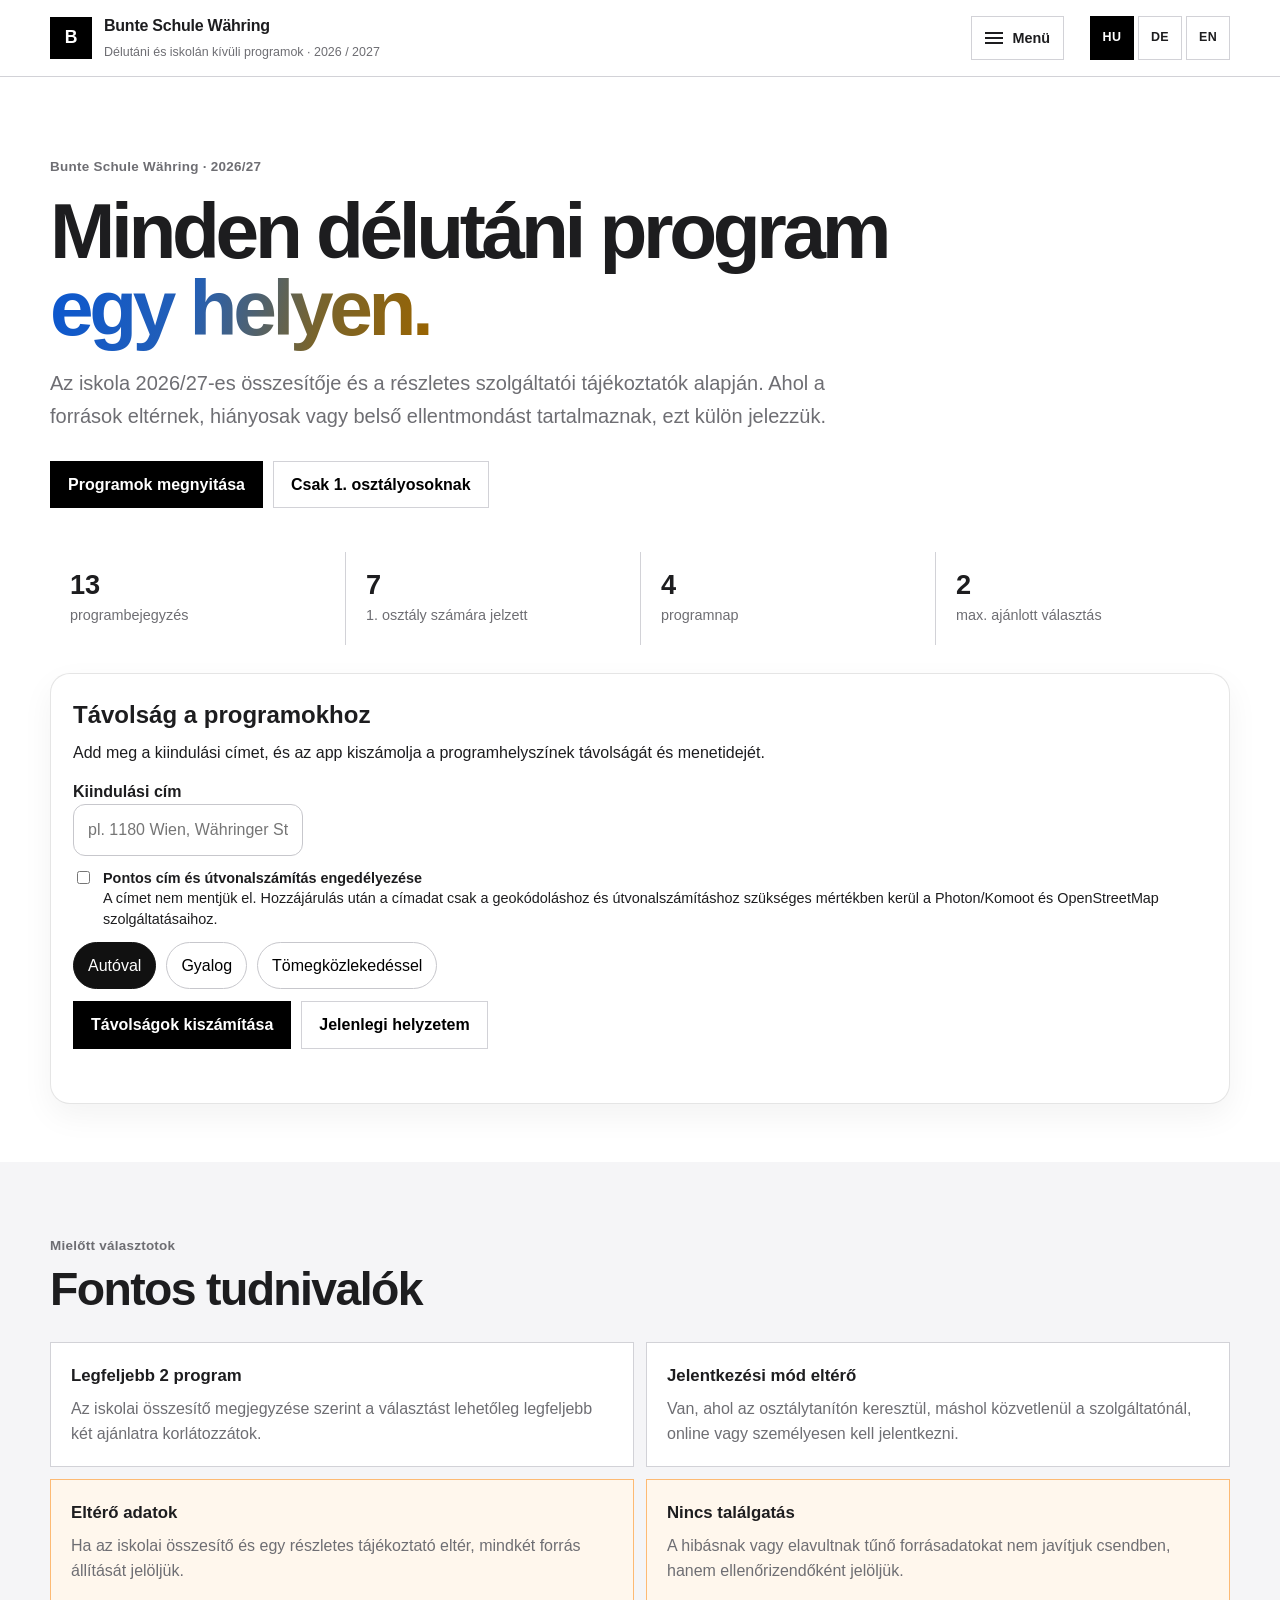
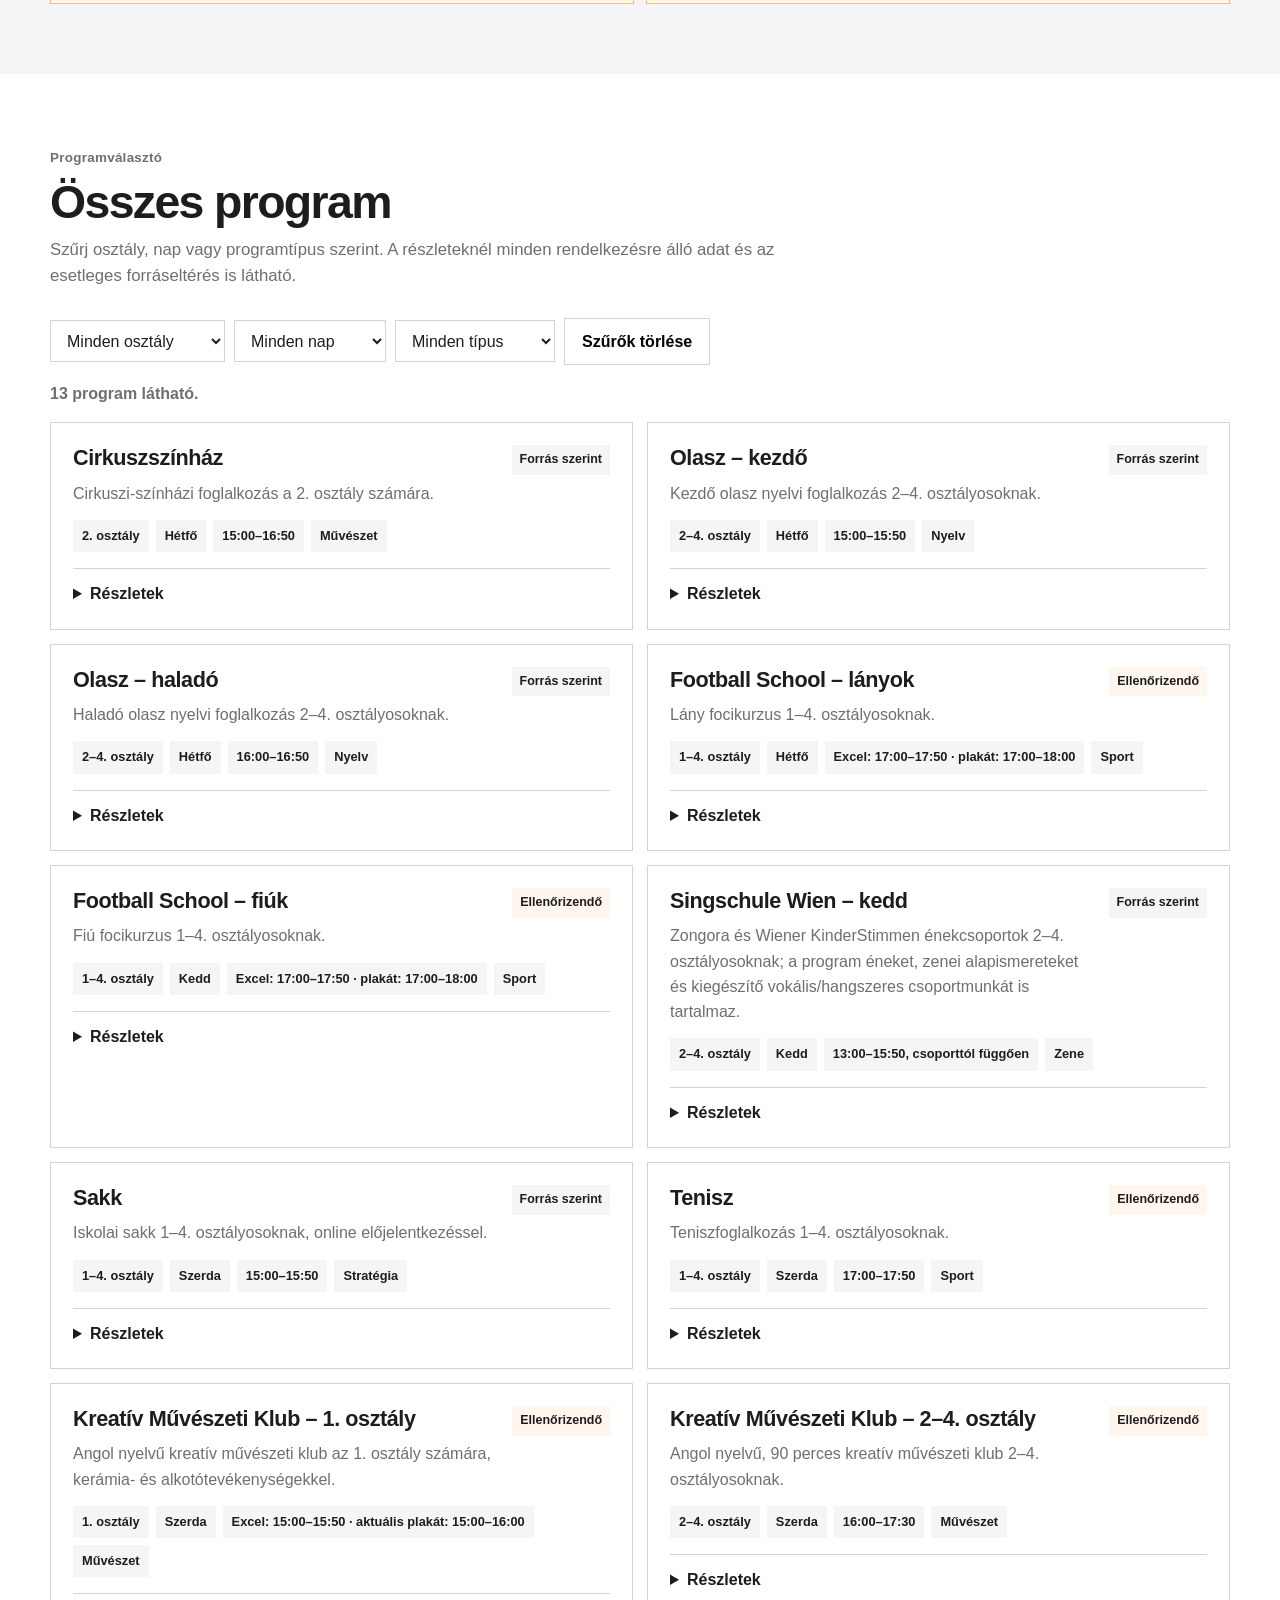
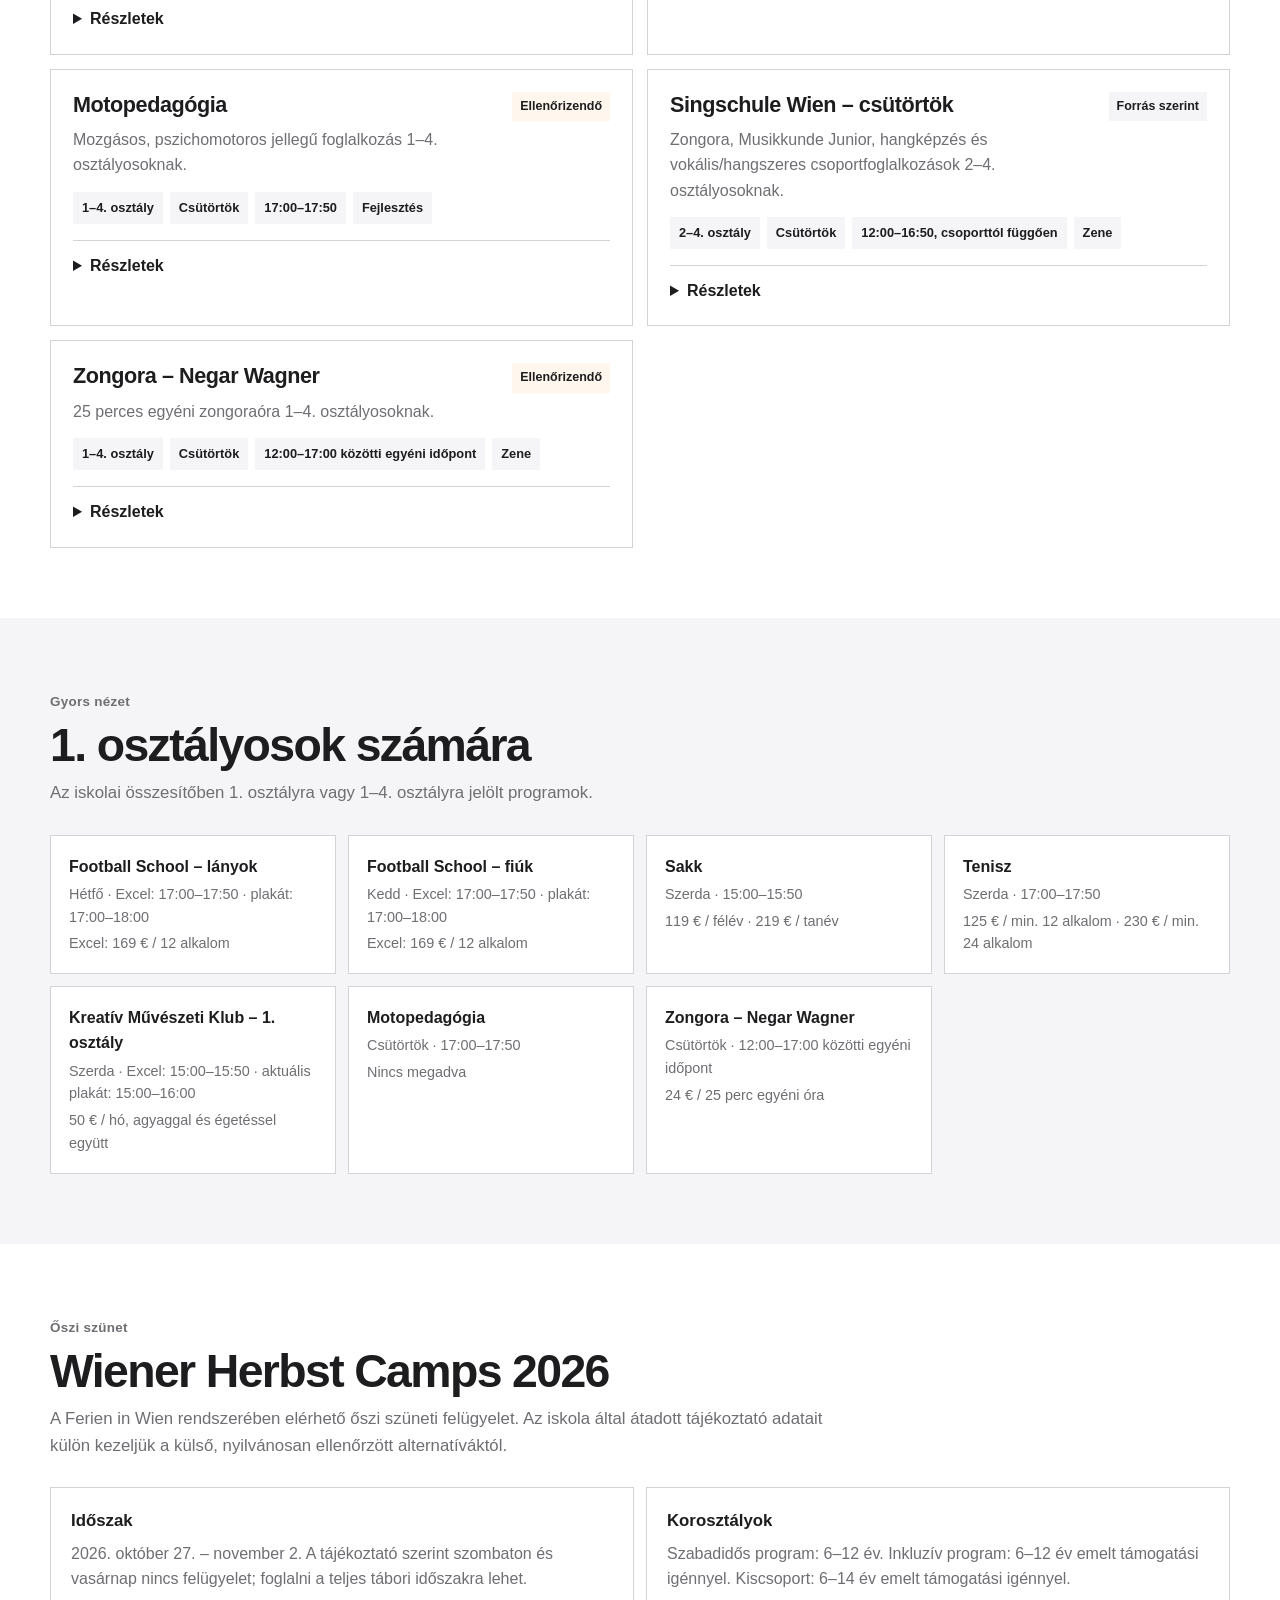
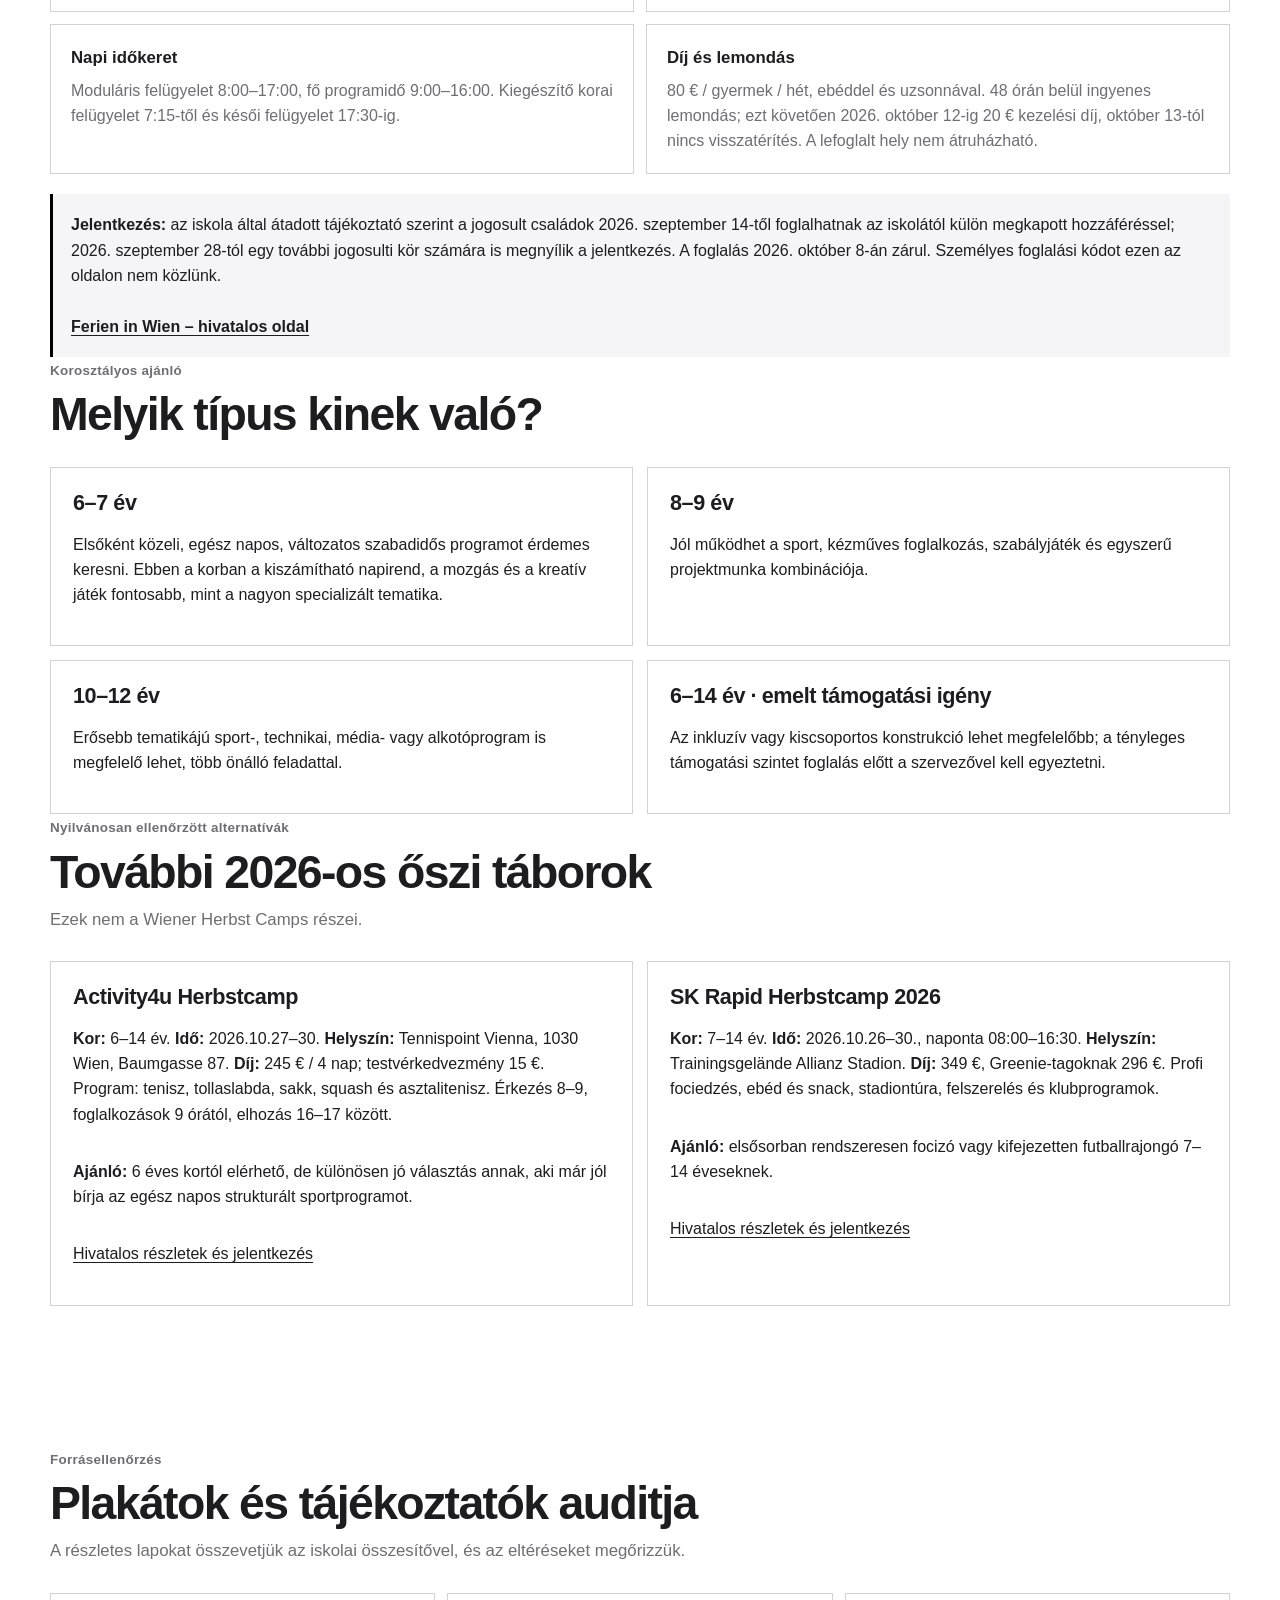
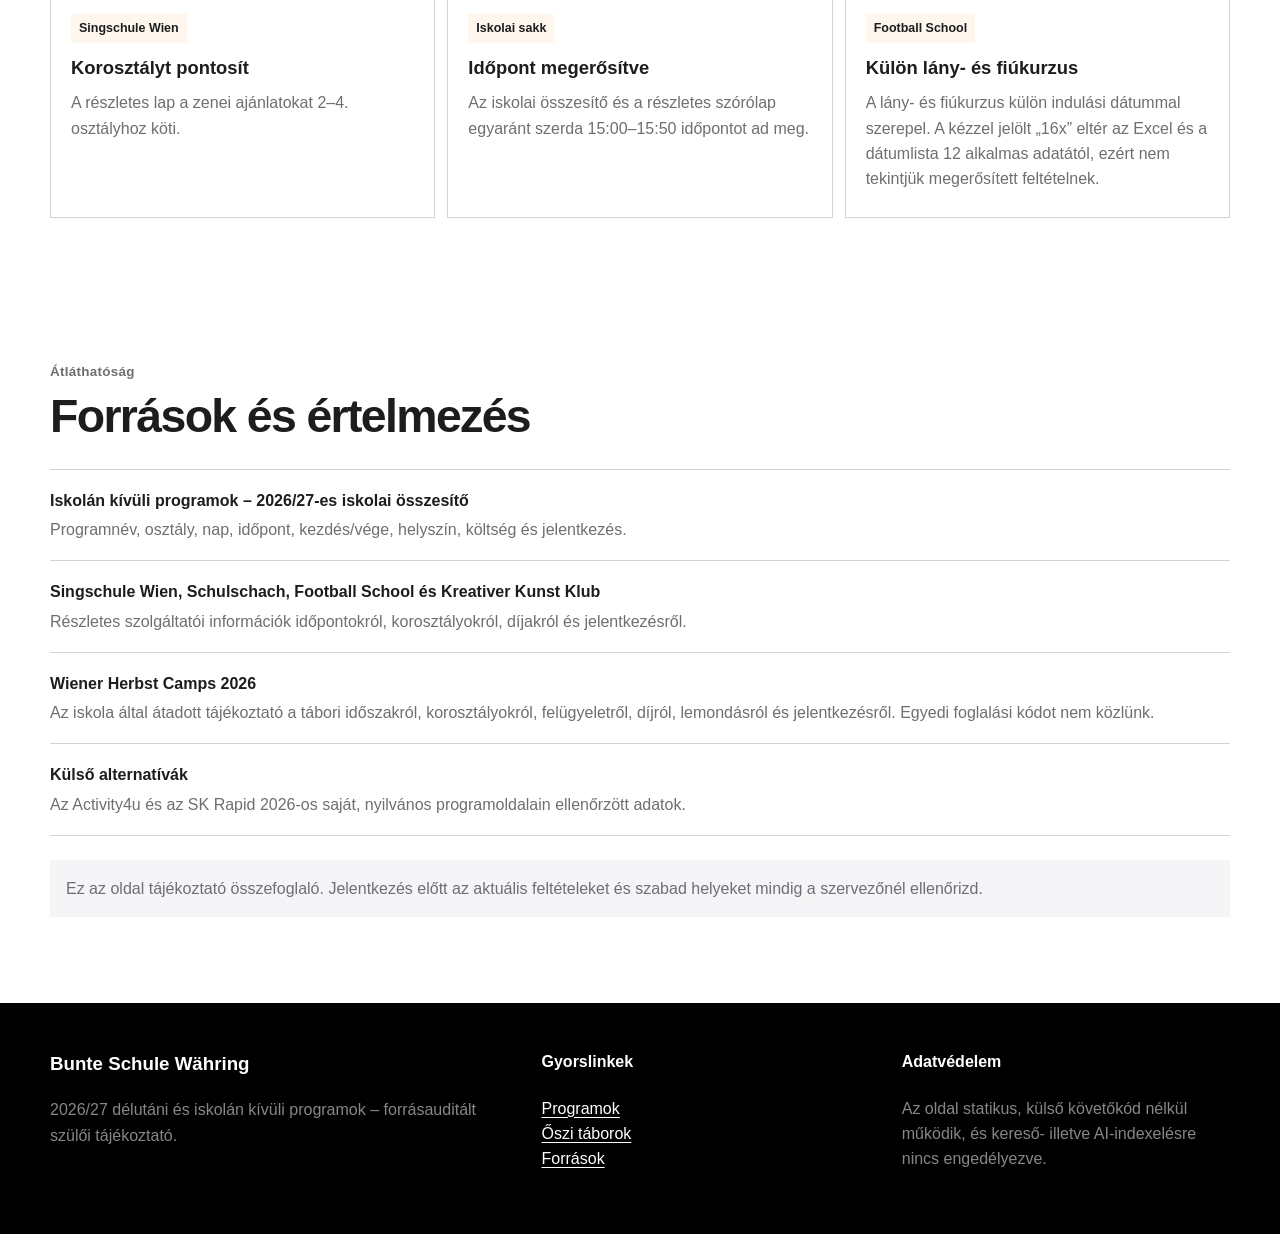
==== commit 53457559: "Wire Google Maps and BMI-style distance system" ====
--- a/index.html
+++ b/index.html
@@ -15,7 +15,7 @@
 <a class="skip-link" href="#main">Ugrás a tartalomhoz</a>
 <header class="site-head"><div class="wrap head-in">
 <a class="brand" href="#top" aria-label="Bunte Schule Währing programok – kezdőlap"><span class="brand-mark" aria-hidden="true">B</span><span><span class="n">Bunte Schule Währing</span><br><span class="s">Délutáni és iskolán kívüli programok · 2026 / 2027</span></span></a>
-<details class="menu-shell"><summary aria-label="Menü megnyitása">Menü</summary><nav class="nav" aria-label="Fő navigáció"><a href="#programok" onclick="gradeFilter.value='all';gradeFilter.dispatchEvent(new Event('change'))">Összes iskolai program</a><a href="#programok" onclick="gradeFilter.value='1';gradeFilter.dispatchEvent(new Event('change'))">1. osztály programjai</a><a href="#programok" onclick="gradeFilter.value='2';gradeFilter.dispatchEvent(new Event('change'))">2. osztály programjai</a><a href="#programok" onclick="gradeFilter.value='3';gradeFilter.dispatchEvent(new Event('change'))">3. osztály programjai</a><a href="#programok" onclick="gradeFilter.value='4';gradeFilter.dispatchEvent(new Event('change'))">4. osztály programjai</a><a href="#herbst-camps">Wiener Herbst Camps 2026</a><a href="https://programvalaszto.magyariskola.at/" target="_blank" rel="noopener noreferrer">Bécsi Magyar Iskola – magyar nyelvű foglalkozások</a><a href="https://www.becsinaplo.at/post/tobb-mint-egyesuleti-iskolak-a-magyaroktatas-uj-utjai-becsben" target="_blank" rel="noopener noreferrer">Bécsi Napló – A magyar oktatás új útjai</a><a href="#plakat-audit">Plakátok és forrásellenőrzés</a><a href="#forrasok">Források és adatértelmezés</a></nav></details>
+<details class="menu-shell"><summary aria-label="Menü megnyitása">Menü</summary><nav class="nav" aria-label="Fő navigáció"><a href="#programok" onclick="gradeFilter.value='all';gradeFilter.dispatchEvent(new Event('change'))">Összes iskolai program</a><a href="#programok" onclick="gradeFilter.value='1';gradeFilter.dispatchEvent(new Event('change'))">1. osztály programjai</a><a href="#programok" onclick="gradeFilter.value='2';gradeFilter.dispatchEvent(new Event('change'))">2. osztály programjai</a><a href="#programok" onclick="gradeFilter.value='3';gradeFilter.dispatchEvent(new Event('change'))">3. osztály programjai</a><a href="#programok" onclick="gradeFilter.value='4';gradeFilter.dispatchEvent(new Event('change'))">4. osztály programjai</a><a href="#herbst-camps">Wiener Herbst Camps 2026</a><a href="./stadt-wien/">Stadt Wien – városi programok</a><a href="https://programvalaszto.magyariskola.at/" target="_blank" rel="noopener noreferrer">Bécsi Magyar Iskola – magyar nyelvű foglalkozások</a><a href="https://www.becsinaplo.at/post/tobb-mint-egyesuleti-iskolak-a-magyaroktatas-uj-utjai-becsben" target="_blank" rel="noopener noreferrer">Bécsi Napló – A magyar oktatás új útjai</a><a href="#plakat-audit">Plakátok és forrásellenőrzés</a><a href="#forrasok">Források és adatértelmezés</a></nav></details>
 <div class="lang-switch" aria-label="Nyelvválasztó"><a href="./" lang="hu" aria-current="page">HU</a><a href="./de/" lang="de">DE</a><a href="./en/" lang="en">EN</a></div>
 </div></header>
 <main id="main">
@@ -25,10 +25,10 @@
 <section class="section tint" id="elso-osztaly"><div class="wrap"><div class="section-head"><span class="eyebrow">Gyors nézet</span><h2>1. osztályosok számára</h2><p>Az iskolai összesítőben 1. osztályra vagy 1–4. osztályra jelölt programok.</p></div><div class="first-grid" id="firstGradeGrid"></div></div></section>
 <section class="section" id="herbst-camps"><div class="wrap"><div class="section-head"><span class="eyebrow">Őszi szünet</span><h2>Wiener Herbst Camps 2026</h2><p>A Ferien in Wien rendszerében elérhető őszi szüneti felügyelet. Az iskola által átadott tájékoztató adatait külön kezeljük a külső, nyilvánosan ellenőrzött alternatíváktól.</p></div><div class="notice-grid"><article class="notice"><b>Időszak</b><p>2026. október 27. – november 2. A tájékoztató szerint szombaton és vasárnap nincs felügyelet; foglalni a teljes tábori időszakra lehet.</p></article><article class="notice"><b>Korosztályok</b><p>Szabadidős program: 6–12 év. Inkluzív program: 6–12 év emelt támogatási igénnyel. Kiscsoport: 6–14 év emelt támogatási igénnyel.</p></article><article class="notice"><b>Napi időkeret</b><p>Moduláris felügyelet 8:00–17:00, fő programidő 9:00–16:00. Kiegészítő korai felügyelet 7:15-től és késői felügyelet 17:30-ig.</p></article><article class="notice"><b>Díj és lemondás</b><p>80 € / gyermek / hét, ebéddel és uzsonnával. 48 órán belül ingyenes lemondás; ezt követően 2026. október 12-ig 20 € kezelési díj, október 13-tól nincs visszatérítés. A lefoglalt hely nem átruházható.</p></article></div><div class="source-priority"><strong>Jelentkezés:</strong> az iskola által átadott tájékoztató szerint a jogosult családok 2026. szeptember 14-től foglalhatnak az iskolától külön megkapott hozzáféréssel; 2026. szeptember 28-tól egy további jogosulti kör számára is megnyílik a jelentkezés. A foglalás 2026. október 8-án zárul. Személyes foglalási kódot ezen az oldalon nem közlünk.<br><br><a href="https://www.ferieninwien.at/" target="_blank" rel="noopener noreferrer"><strong>Ferien in Wien – hivatalos oldal</strong></a></div>
 <div class="section-head"><span class="eyebrow">Korosztályos ajánló</span><h2>Melyik típus kinek való?</h2></div><div class="program-grid"><article class="card"><h3>6–7 év</h3><p>Elsőként közeli, egész napos, változatos szabadidős programot érdemes keresni. Ebben a korban a kiszámítható napirend, a mozgás és a kreatív játék fontosabb, mint a nagyon specializált tematika.</p></article><article class="card"><h3>8–9 év</h3><p>Jól működhet a sport, kézműves foglalkozás, szabályjáték és egyszerű projektmunka kombinációja.</p></article><article class="card"><h3>10–12 év</h3><p>Erősebb tematikájú sport-, technikai, média- vagy alkotóprogram is megfelelő lehet, több önálló feladattal.</p></article><article class="card"><h3>6–14 év · emelt támogatási igény</h3><p>Az inkluzív vagy kiscsoportos konstrukció lehet megfelelőbb; a tényleges támogatási szintet foglalás előtt a szervezővel kell egyeztetni.</p></article></div>
-<div class="section-head"><span class="eyebrow">Nyilvánosan ellenőrzött alternatívák</span><h2>További 2026-os őszi táborok</h2><p>Ezek nem a Wiener Herbst Camps részei.</p></div><div class="program-grid"><article class="card"><h3>Activity4u Herbstcamp</h3><p><b>Kor:</b> 6–14 év. <b>Idő:</b> 2026.10.27–30. <b>Helyszín:</b> Tennispoint Vienna, 1030 Wien, Baumgasse 87. <b>Díj:</b> 245 € / 4 nap; testvérkedvezmény 15 €. Program: tenisz, tollaslabda, sakk, squash és asztalitenisz. Érkezés 8–9, foglalkozások 9 órától, elhozás 16–17 között.</p><p><b>Ajánló:</b> 6 éves kortól elérhető, de különösen jó választás annak, aki már jól bírja az egész napos strukturált sportprogramot.</p><p><a href="https://www.activity4u.at/772" target="_blank" rel="noopener noreferrer">Hivatalos részletek és jelentkezés</a></p></article><article class="card"><h3>SK Rapid Herbstcamp 2026</h3><p><b>Kor:</b> 7–14 év. <b>Idő:</b> 2026.10.26–30., naponta 08:00–16:30. <b>Helyszín:</b> Trainingsgelände Allianz Stadion. <b>Díj:</b> 349 €, Greenie-tagoknak 296 €. Profi fociedzés, ebéd és snack, stadiontúra, felszerelés és klubprogramok.</p><p><b>Ajánló:</b> elsősorban rendszeresen focizó vagy kifejezetten futballrajongó 7–14 éveseknek.</p><p><a href="https://prod.skrapid.at/aktuelles/2026/08/sk-rapid-herbstcamp-2026/" target="_blank" rel="noopener noreferrer">Hivatalos részletek és jelentkezés</a></p></article></div></div></section>
+<div class="section-head"><span class="eyebrow">Nyilvánosan ellenőrzött alternatívák</span><h2>További 2026-os őszi táborok</h2><p>Ezek nem a Wiener Herbst Camps részei.</p></div><div class="program-grid"><article class="card"><h3>Activity4u Herbstcamp</h3><p><b>Kor:</b> 6–14 év. <b>Idő:</b> 2026.10.27–30. <b>Helyszín:</b> Tennispoint Vienna, 1030 Wien, Baumgasse 87. <b>Díj:</b> 245 € / 4 nap; testvérkedvezmény 15 €. Program: tenisz, tollaslabda, sakk, squash és asztalitenisz. Érkezés 8–9, foglalkozások 9 órától, elhozás 16–17 között.</p><p><b>Ajánló:</b> 6 éves kortól elérhető, de különösen jó választás annak, aki már jól bírja az egész napos strukturált sportprogramot.</p><p><a href="https://www.activity4u.at/772" target="_blank" rel="noopener noreferrer">Hivatalos részletek és jelentkezés</a></p></article><article class="card"><h3>SK Rapid Herbstcamp 2026</h3><p><b>Kor:</b> 7–14 év. <b>Idő:</b> 2026.10.26–30., naponta 08:00–16:30. <b>Helyszín:</b> Trainingsgelände Allianz Stadion. <b>Díj:</b> 349 €, Greenie-tagoknak 296 €. Profi fociedzés, ebéd és snack, stadiontúra, felszerelés és klubprogramok.</p><p><b>Ajánló:</b> elsősorban rendszeresen focizó vagy kifejezetten futballrajongó 7–14 éveseknek.</p><p><a href="https://www.skrapid.at/aktuelles/2026/09/sk-rapid-herbstcamp-2026/" target="_blank" rel="noopener noreferrer">Hivatalos részletek és jelentkezés</a></p></article></div></div></section>
 <section class="section" id="plakat-audit"><div class="wrap"><div class="section-head"><span class="eyebrow">Forrásellenőrzés</span><h2>Plakátok és tájékoztatók auditja</h2><p>A részletes lapokat összevetjük az iskolai összesítővel, és az eltéréseket megőrizzük.</p></div><div class="poster-audit"><article class="poster-card"><span class="flag">Singschule Wien</span><h3>Korosztályt pontosít</h3><p>A részletes lap a zenei ajánlatokat 2–4. osztályhoz köti.</p></article><article class="poster-card"><span class="flag">Iskolai sakk</span><h3>Időpont megerősítve</h3><p>Az iskolai összesítő és a részletes szórólap egyaránt szerda 15:00–15:50 időpontot ad meg.</p></article><article class="poster-card"><span class="flag">Football School</span><h3>Külön lány- és fiúkurzus</h3><p>A lány- és fiúkurzus külön indulási dátummal szerepel. A kézzel jelölt „16x” eltér az Excel és a dátumlista 12 alkalmas adatától, ezért nem tekintjük megerősített feltételnek.</p></article></div></div></section>
 <section class="section" id="forrasok"><div class="wrap"><div class="section-head"><span class="eyebrow">Átláthatóság</span><h2>Források és értelmezés</h2></div><div class="source-list"><div><b>Iskolán kívüli programok – 2026/27-es iskolai összesítő</b><p>Programnév, osztály, nap, időpont, kezdés/vége, helyszín, költség és jelentkezés.</p></div><div><b>Singschule Wien, Schulschach, Football School és Kreativer Kunst Klub</b><p>Részletes szolgáltatói információk időpontokról, korosztályokról, díjakról és jelentkezésről.</p></div><div><b>Wiener Herbst Camps 2026</b><p>Az iskola által átadott tájékoztató a tábori időszakról, korosztályokról, felügyeletről, díjról, lemondásról és jelentkezésről. Egyedi foglalási kódot nem közlünk.</p></div><div><b>Külső alternatívák</b><p>Az Activity4u és az SK Rapid 2026-os saját, nyilvános programoldalain ellenőrzött adatok.</p></div></div><p class="disclaimer">Ez az oldal tájékoztató összefoglaló. Jelentkezés előtt az aktuális feltételeket és szabad helyeket mindig a szervezőnél ellenőrizd.</p></div></section>
 </main>
 <footer class="site-foot"><div class="wrap"><div class="foot-cols"><div><h3>Bunte Schule Währing</h3><p>2026/27 délutáni és iskolán kívüli programok – forrásauditált szülői tájékoztató.</p></div><div><h4>Gyorslinkek</h4><a href="#programok">Programok</a><br><a href="#herbst-camps">Őszi táborok</a><br><a href="#forrasok">Források</a></div><div><h4>Adatvédelem</h4><p>Az oldal statikus, külső követőkód nélkül működik, és kereső- illetve AI-indexelésre nincs engedélyezve.</p></div></div></div></footer>
-<script src="app.js?v=20260910-1" defer></script><script src="audit-fixes.js?v=20260910-1" defer></script>
-</body></html>+<script src="app.js?v=20260910-1" defer></script>
+<script src="distance-system.js?v=20260910-1" defer></script></body></html>
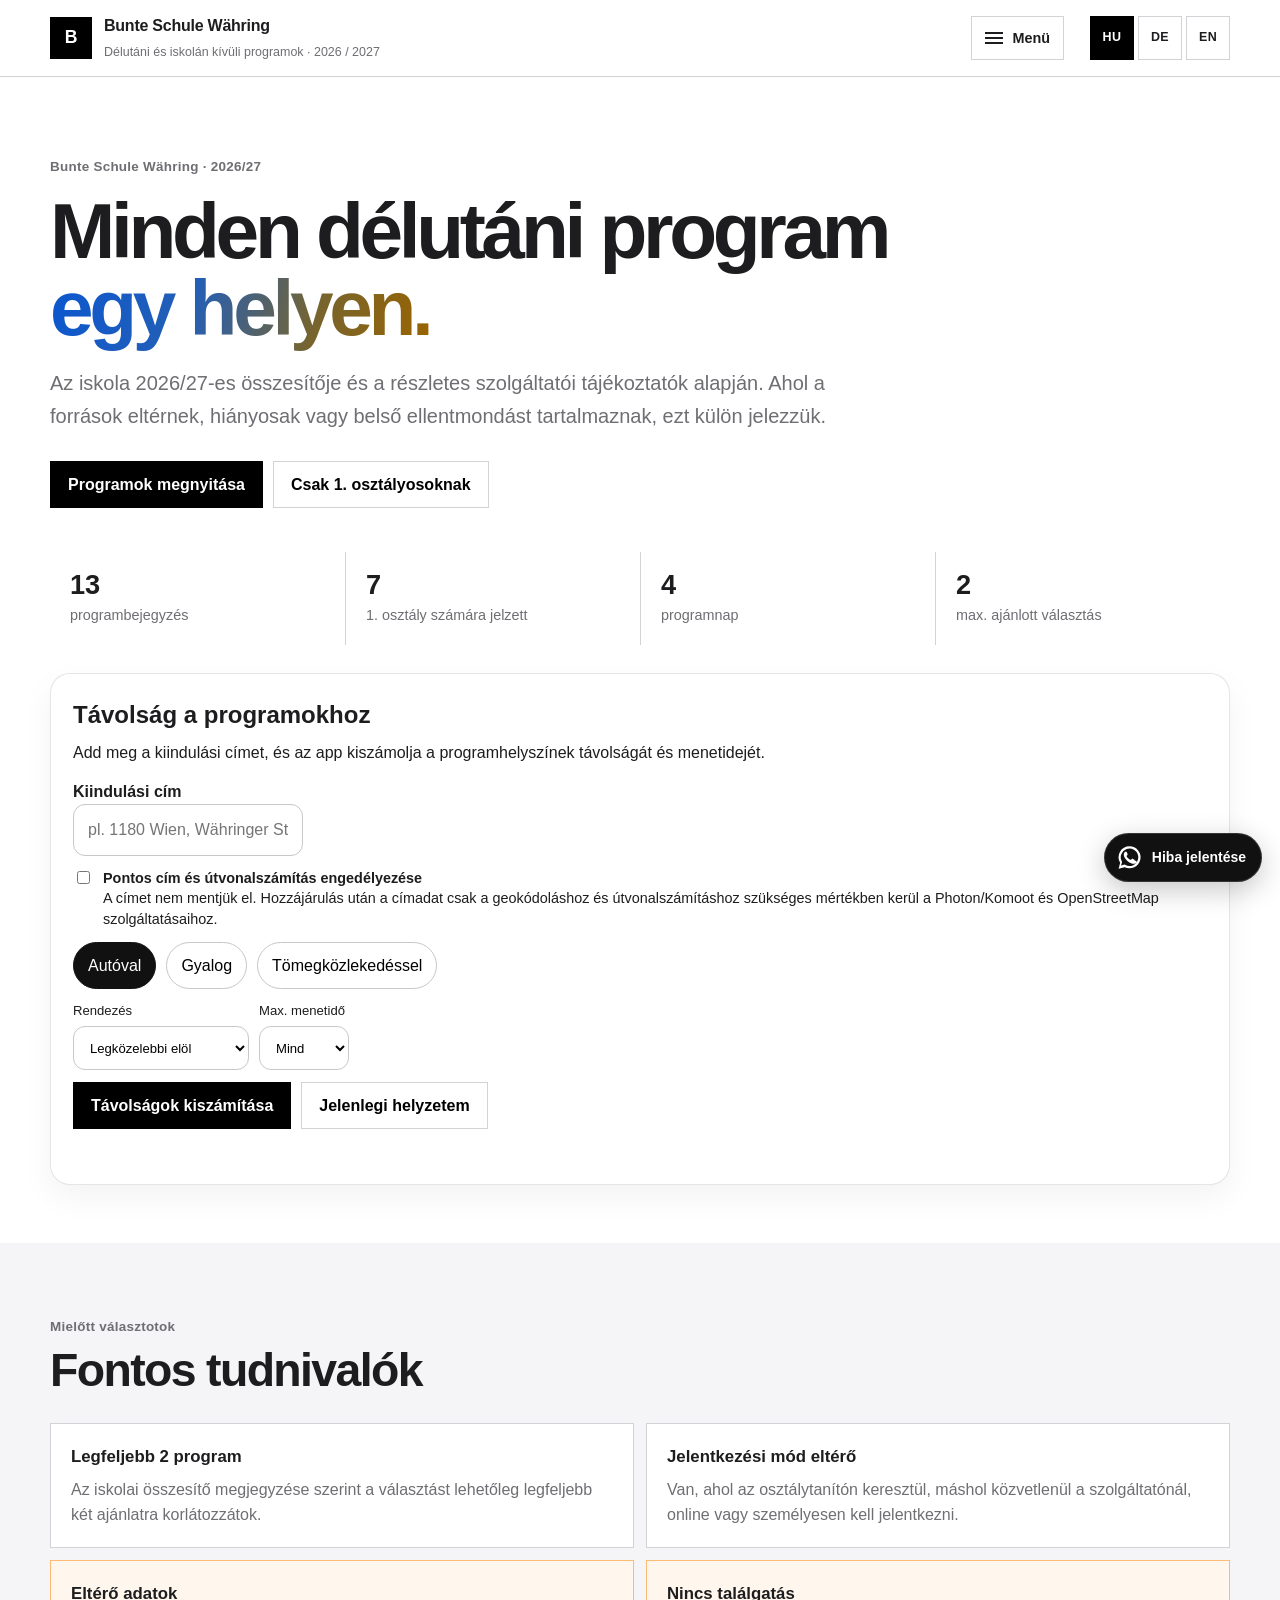
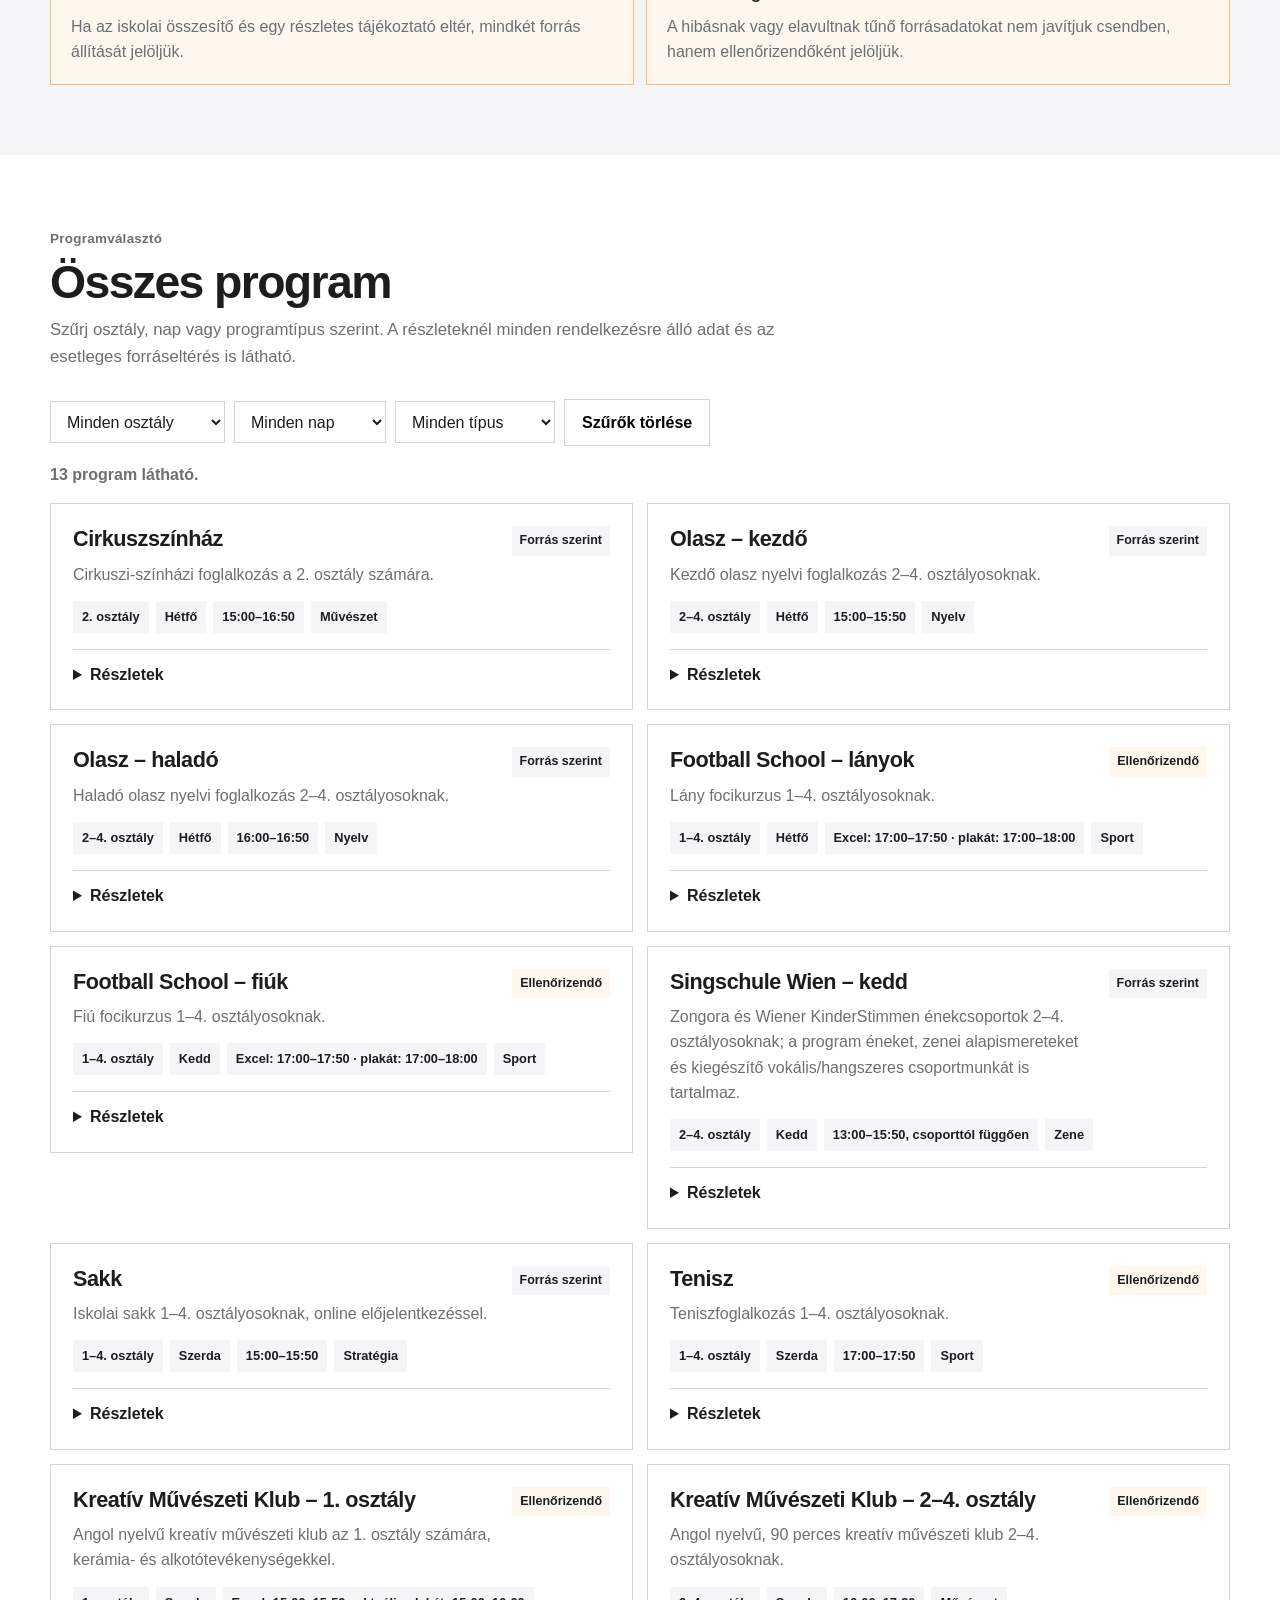
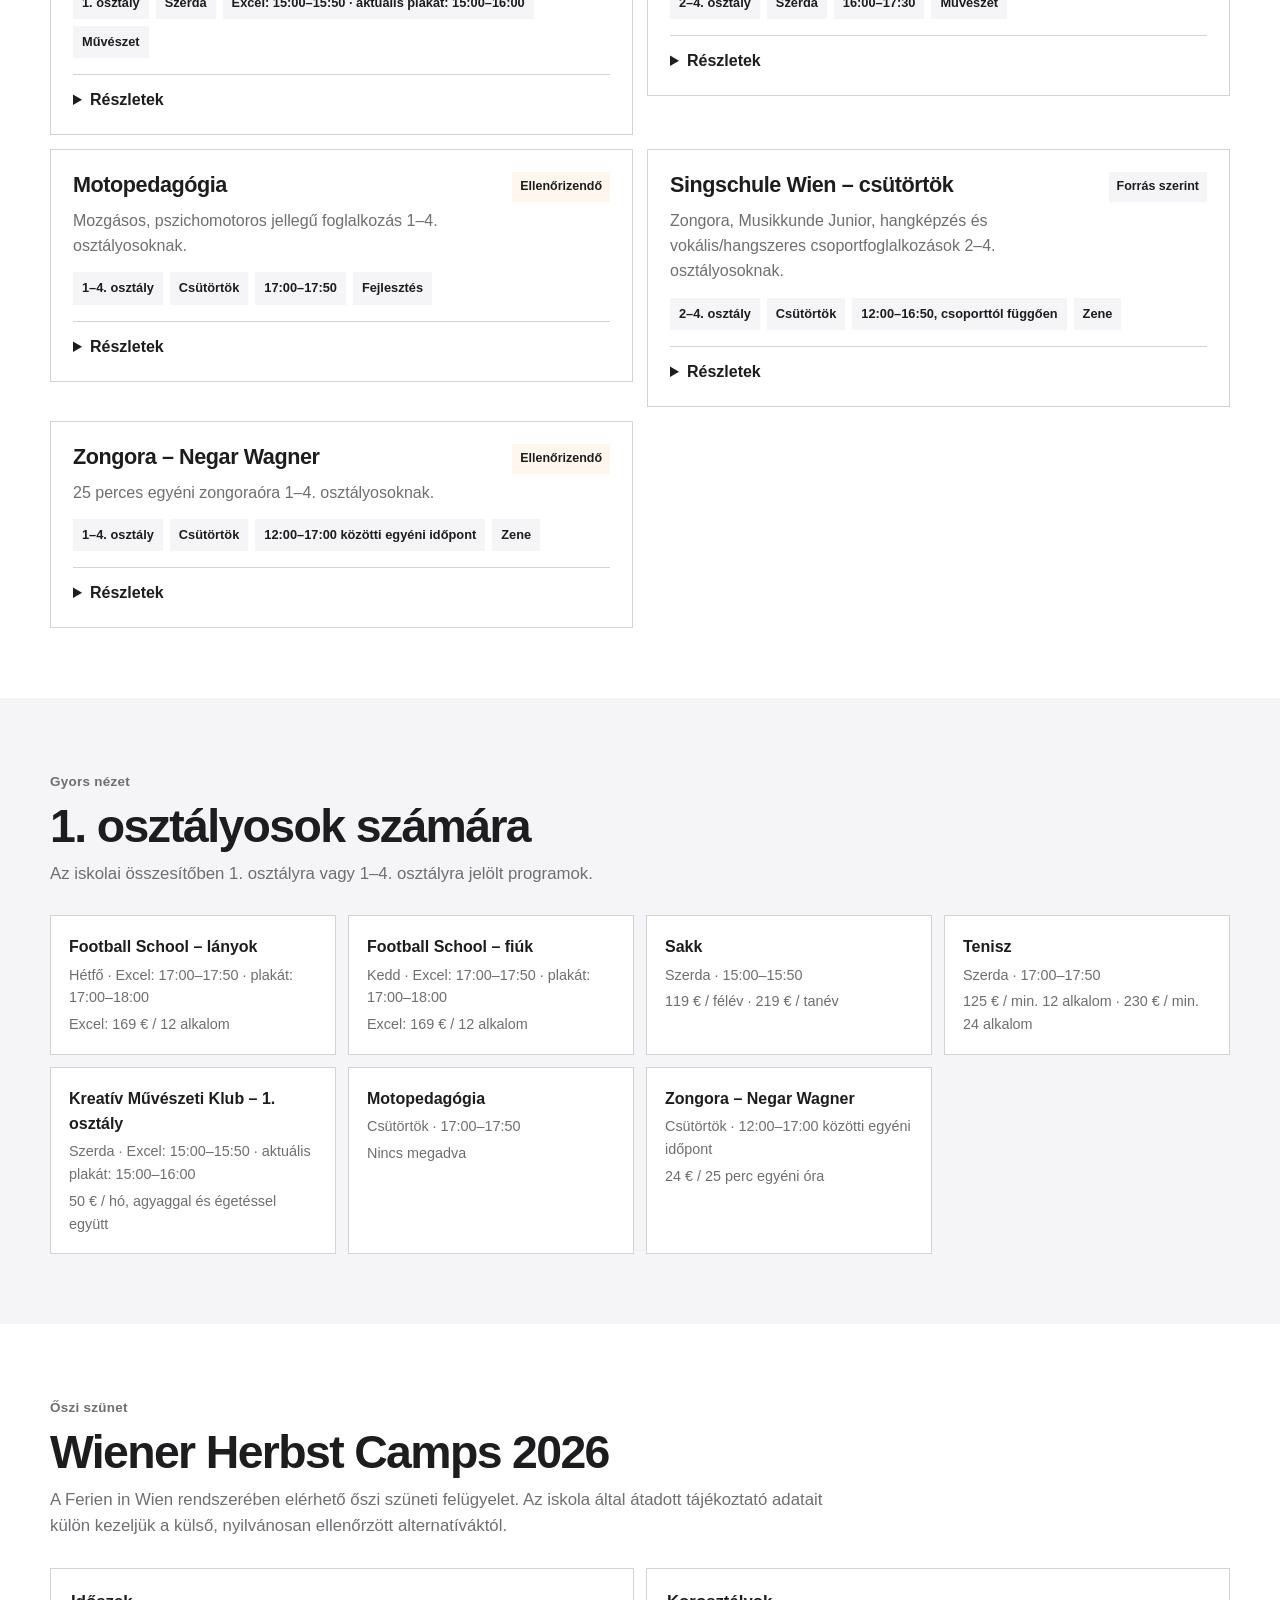
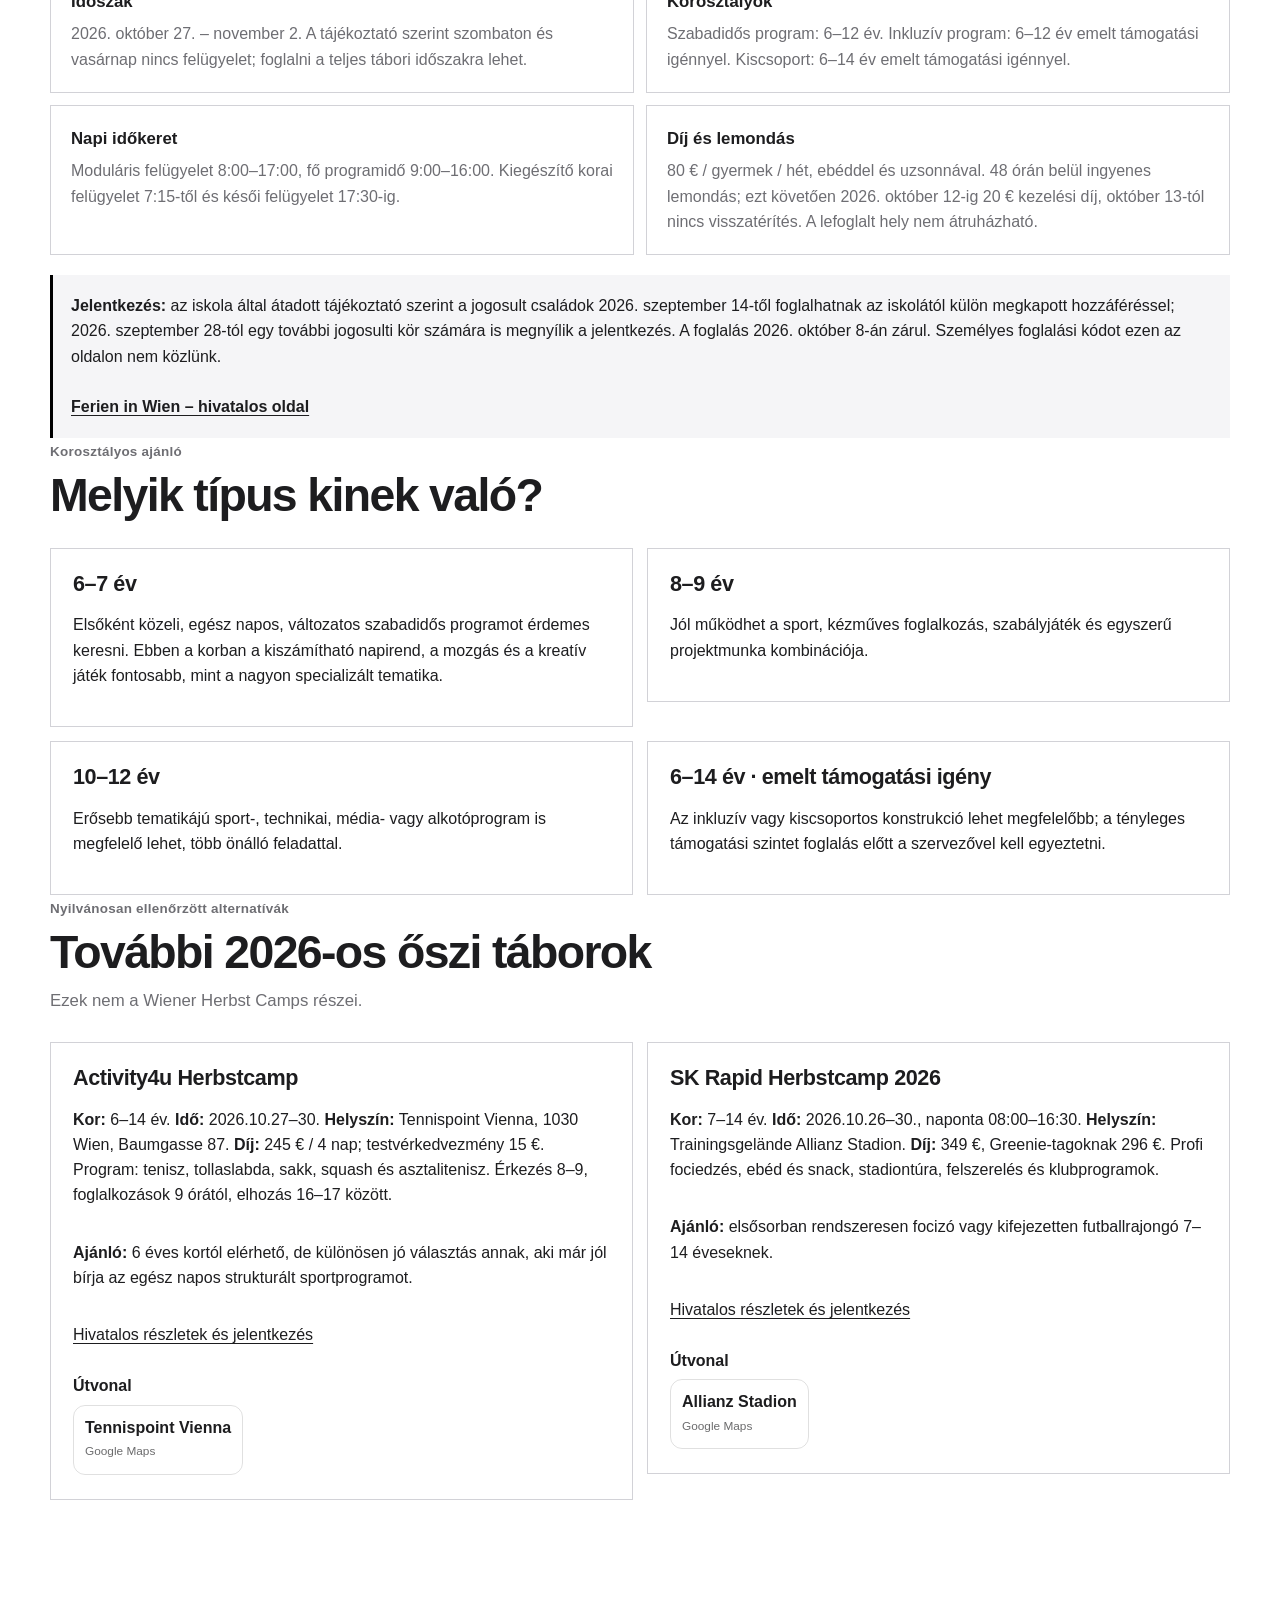
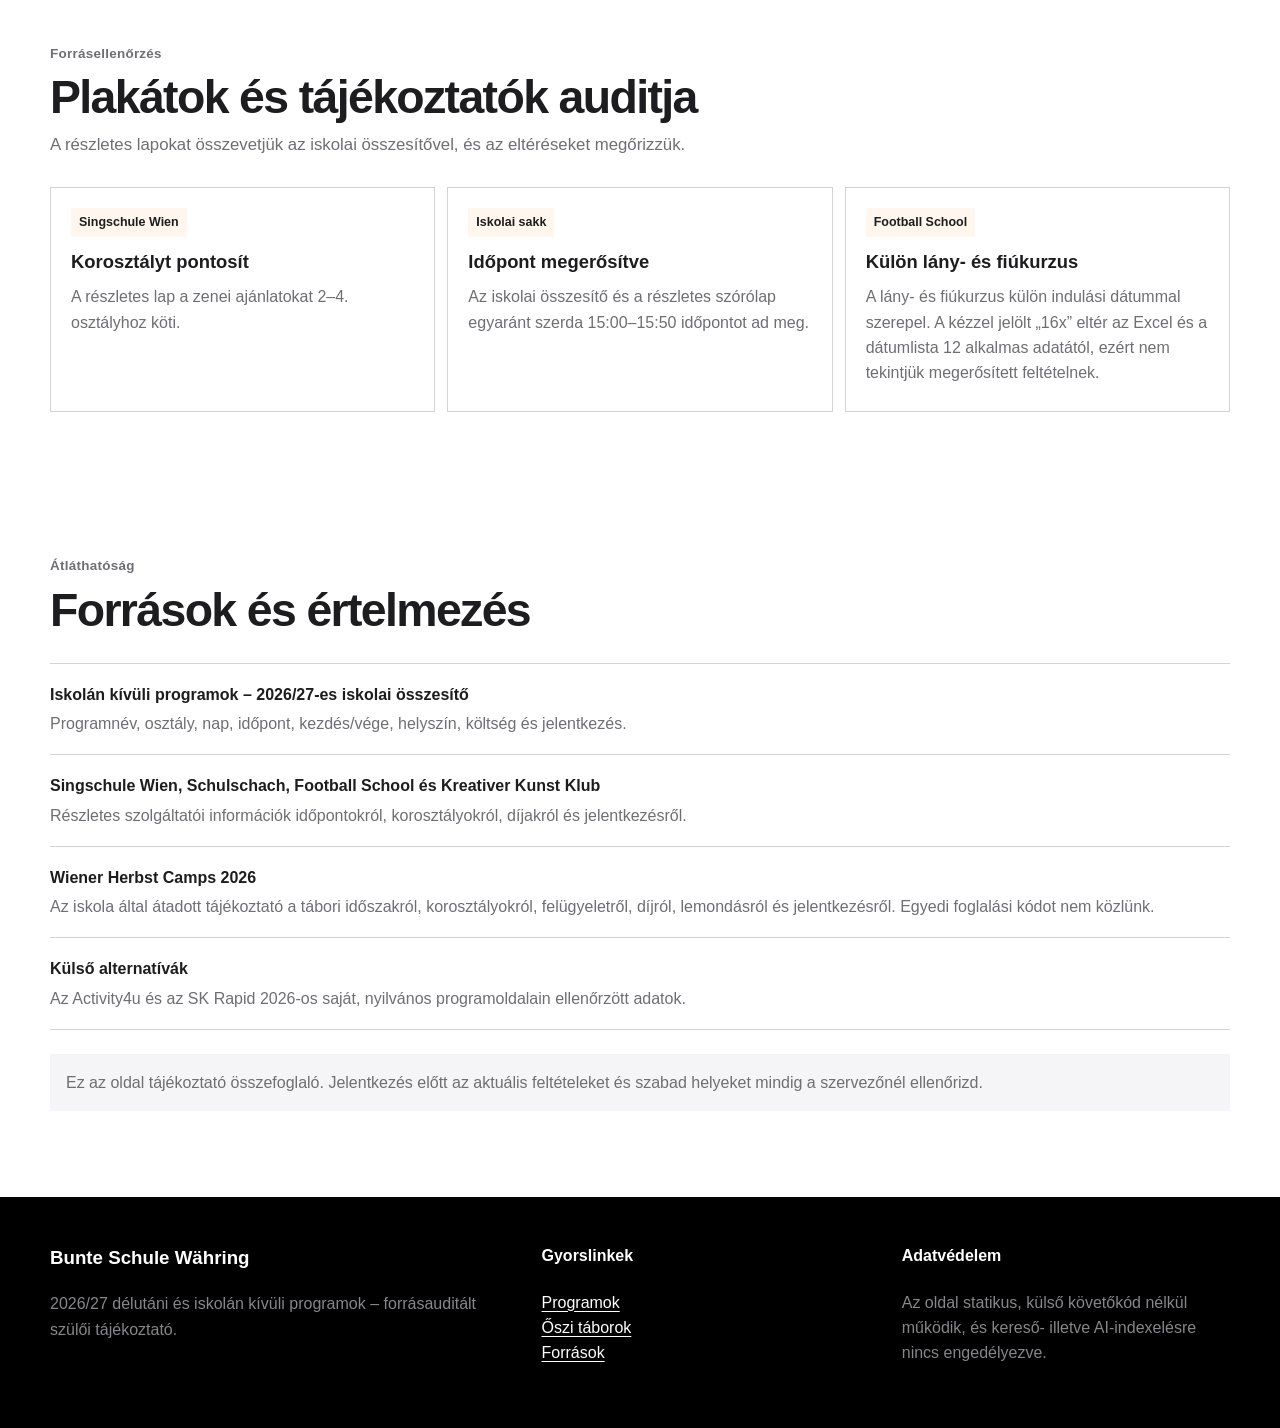
==== commit 2f6df0f8: "Enable multilingual responsive WhatsApp error reporting" ====
--- a/index.html
+++ b/index.html
@@ -31,4 +31,4 @@
 </main>
 <footer class="site-foot"><div class="wrap"><div class="foot-cols"><div><h3>Bunte Schule Währing</h3><p>2026/27 délutáni és iskolán kívüli programok – forrásauditált szülői tájékoztató.</p></div><div><h4>Gyorslinkek</h4><a href="#programok">Programok</a><br><a href="#herbst-camps">Őszi táborok</a><br><a href="#forrasok">Források</a></div><div><h4>Adatvédelem</h4><p>Az oldal statikus, külső követőkód nélkül működik, és kereső- illetve AI-indexelésre nincs engedélyezve.</p></div></div></div></footer>
 <script src="app.js?v=20260910-1" defer></script>
-<script src="distance-system.js?v=20260910-1" defer></script></body></html>+<script src="distance-system.js?v=20260910-1" defer></script><script src="whatsapp-report.js?v=20260910-1" defer></script></body></html>
--- a/styles.css
+++ b/styles.css
@@ -1 +1 @@
-:root{--ink:#1d1d1f;--muted:#6e6e73;--paper:#fff;--soft:#f5f5f7;--line:#d2d2d7;--blue:#0b57d0;--warn:#fff7ed;--warnline:#fdba74;--max:1180px}*{box-sizing:border-box}html{scroll-behavior:smooth;-webkit-text-size-adjust:100%}body{margin:0;background:var(--paper);color:var(--ink);font-family:-apple-system,BlinkMacSystemFont,"SF Pro Text","SF Pro Display","Helvetica Neue",Helvetica,Arial,sans-serif;font-size:16px;line-height:1.58;-webkit-font-smoothing:antialiased}a{color:inherit;text-underline-offset:.18em}button,select{font:inherit}.wrap{width:min(calc(100% - 40px),var(--max));margin-inline:auto}.skip-link{position:fixed;left:12px;top:12px;z-index:1000;transform:translateY(-180%);padding:10px 14px;background:#000;color:#fff;font-weight:700}.skip-link:focus{transform:none}.site-head{position:sticky;top:0;z-index:100;background:rgba(255,255,255,.94);backdrop-filter:blur(16px);border-bottom:1px solid var(--line)}.head-in{min-height:76px;display:flex;align-items:center;justify-content:space-between;gap:20px}.brand{display:flex;align-items:center;gap:12px;text-decoration:none;min-width:0}.brand-mark{width:42px;height:42px;display:grid;place-items:center;background:#000;color:#fff;font-weight:800;font-size:1.1rem}.brand .n{font-weight:700;letter-spacing:-.015em}.brand .s{font-size:.78rem;color:var(--muted)}.nav{display:flex;gap:18px;align-items:center}.nav a{text-decoration:none;font-size:.93rem;font-weight:650}.hero{padding:76px 0 58px}.eyebrow{display:inline-flex;align-items:center;color:var(--muted);font-weight:700;letter-spacing:.02em;font-size:.84rem}.hero h1{max-width:900px;margin:15px 0 20px;font-size:clamp(2.4rem,6.2vw,4.9rem);line-height:.98;letter-spacing:-.055em}.headline-accent{color:var(--blue)}@supports((-webkit-background-clip:text) or (background-clip:text)){.headline-accent{background:linear-gradient(105deg,#0B57D0 0%,#245FB5 38%,#78642D 70%,#9A6400 100%);-webkit-background-clip:text;background-clip:text;color:transparent;-webkit-text-fill-color:transparent}}.lead{max-width:820px;margin:0;color:var(--muted);font-size:clamp(1.03rem,1.8vw,1.25rem);line-height:1.65}.hero-actions{display:flex;flex-wrap:wrap;gap:10px;margin-top:28px}.btn{display:inline-flex;align-items:center;justify-content:center;min-height:44px;padding:10px 17px;border:1px solid #000;background:#000;color:#fff;text-decoration:none;font-weight:700;cursor:pointer}.btn.ghost{background:#fff;color:#000;border-color:var(--line)}.btn.compact{min-height:42px}.stats{display:grid;grid-template-columns:repeat(4,1fr);margin-top:44px}.stat{padding:18px 20px;border-left:1px solid var(--line)}.stat:first-child{border-left:0}.stat b{display:block;font-size:1.7rem;line-height:1.1}.stat span{display:block;margin-top:4px;color:var(--muted);font-size:.9rem}.section{padding:70px 0}.section.tint{background:var(--soft)}.section-head{max-width:800px;margin-bottom:28px}.section-head h2{margin:7px 0 10px;font-size:clamp(1.8rem,3.7vw,2.9rem);line-height:1.08;letter-spacing:-.035em}.section-head p{margin:0;color:var(--muted);font-size:1.05rem}.notice-grid{display:grid;grid-template-columns:repeat(2,minmax(0,1fr));gap:12px}.notice{background:#fff;border:1px solid var(--line);padding:20px}.notice.warn{background:var(--warn);border-color:var(--warnline)}.notice b{display:block;font-size:1.05rem}.notice p{margin:6px 0 0;color:var(--muted)}.filterbar{display:flex;flex-wrap:wrap;gap:9px;align-items:center;margin:20px 0 14px}.filterbar select{min-height:42px;border:1px solid var(--line);background:#fff;padding:8px 34px 8px 12px;color:var(--ink)}.count{color:var(--muted);font-weight:650}.program-grid{display:grid;grid-template-columns:repeat(2,minmax(0,1fr));gap:14px}.card{border:1px solid var(--line);background:#fff;padding:22px;display:flex;flex-direction:column;min-height:100%}.card-head{display:flex;align-items:flex-start;justify-content:space-between;gap:14px}.card h3{margin:0;font-size:1.35rem;line-height:1.18;letter-spacing:-.02em}.badge{display:inline-flex;align-items:center;padding:5px 8px;background:var(--soft);font-size:.78rem;font-weight:750;white-space:nowrap}.badge.warn{background:var(--warn)}.summary{margin:10px 0 0;color:var(--muted)}.chips{display:flex;flex-wrap:wrap;gap:7px;margin-top:14px}.chip{display:inline-flex;padding:6px 9px;background:var(--soft);font-size:.8rem;font-weight:700}.details{margin-top:16px;border-top:1px solid var(--line);padding-top:12px}.details summary{cursor:pointer;font-weight:750}.kv{list-style:none;margin:12px 0 0;padding:0}.kv li{display:grid;grid-template-columns:120px 1fr;gap:12px;padding:8px 0;border-bottom:1px solid #ececf0}.kv li:last-child{border-bottom:0}.kv .k{font-weight:700}.source-note{margin-top:14px;padding:11px 12px;background:var(--soft);font-size:.9rem}.source-note.warn{background:var(--warn)}.source-note strong{display:block}.action-row{margin-top:auto;padding-top:16px}.action-row a{font-weight:700}.first-grid{display:grid;grid-template-columns:repeat(4,minmax(0,1fr));gap:12px}.mini{background:#fff;border:1px solid var(--line);padding:18px}.mini b{display:block}.mini span{display:block;color:var(--muted);font-size:.9rem;margin-top:4px}.source-list{display:grid;gap:0;border-top:1px solid var(--line)}.source-list>div{padding:18px 0;border-bottom:1px solid var(--line)}.source-list p{margin:4px 0 0;color:var(--muted)}.disclaimer{margin-top:24px;padding:16px;background:var(--soft);color:var(--muted)}.site-foot{padding:46px 0;background:#000;color:#d2d2d7}.site-foot a{color:#fff}.site-foot h3,.site-foot h4{color:#fff;margin-top:0}.foot-cols{display:grid;grid-template-columns:1.4fr 1fr 1fr;gap:32px}.site-foot p{color:#86868b}section[id]{scroll-margin-top:90px}:focus-visible{outline:3px solid #000;outline-offset:3px}@media(max-width:960px){.nav{display:none}.program-grid{grid-template-columns:1fr}.first-grid{grid-template-columns:repeat(2,minmax(0,1fr))}.stats{grid-template-columns:repeat(2,minmax(0,1fr))}.stat:nth-child(3){border-left:0;border-top:1px solid var(--line)}.stat:nth-child(4){border-top:1px solid var(--line)}}@media(max-width:640px){.wrap{width:min(calc(100% - 28px),var(--max))}.head-in{min-height:68px}.brand .s{display:none}.hero{padding:46px 0 42px}.hero h1{font-size:clamp(2.15rem,12vw,3.3rem)}.hero-actions .btn{width:100%}.section{padding:50px 0}.notice-grid,.first-grid,.foot-cols,.stats{grid-template-columns:1fr}.stat,.stat:nth-child(3){border-left:0;border-top:1px solid var(--line)}.stat:first-child{border-top:0}.filterbar>*{width:100%}.kv li{grid-template-columns:1fr;gap:2px}.card{padding:18px}}@media(prefers-reduced-motion:reduce){html{scroll-behavior:auto}*,*:before,*:after{transition:none!important;animation:none!important}}
+:root{--ink:#1d1d1f;--muted:#6e6e73;--paper:#fff;--soft:#f5f5f7;--line:#d2d2d7;--blue:#0b57d0;--warn:#fff7ed;--warnline:#fdba74;--max:1180px}*{box-sizing:border-box}html{scroll-behavior:smooth;-webkit-text-size-adjust:100%}body{margin:0;background:var(--paper);color:var(--ink);font-family:-apple-system,BlinkMacSystemFont,"SF Pro Text","SF Pro Display","Helvetica Neue",Helvetica,Arial,sans-serif;font-size:16px;line-height:1.58;-webkit-font-smoothing:antialiased}a{color:inherit;text-underline-offset:.18em}button,select{font:inherit}.wrap{width:min(calc(100% - 40px),var(--max));margin-inline:auto}.skip-link{position:fixed;left:12px;top:12px;z-index:1000;transform:translateY(-180%);padding:10px 14px;background:#000;color:#fff;font-weight:700}.skip-link:focus{transform:none}.site-head{position:sticky;top:0;z-index:100;background:rgba(255,255,255,.94);backdrop-filter:blur(16px);border-bottom:1px solid var(--line)}.head-in{min-height:76px;display:flex;align-items:center;justify-content:space-between;gap:20px}.brand{display:flex;align-items:center;gap:12px;text-decoration:none;min-width:0}.brand-mark{width:42px;height:42px;display:grid;place-items:center;background:#000;color:#fff;font-weight:800;font-size:1.1rem}.brand .n{font-weight:700;letter-spacing:-.015em}.brand .s{font-size:.78rem;color:var(--muted)}.nav{display:flex;gap:18px;align-items:center}.nav a{text-decoration:none;font-size:.93rem;font-weight:650}.hero{padding:76px 0 58px}.eyebrow{display:inline-flex;align-items:center;color:var(--muted);font-weight:700;letter-spacing:.02em;font-size:.84rem}.hero h1{max-width:900px;margin:15px 0 20px;font-size:clamp(2.4rem,6.2vw,4.9rem);line-height:.98;letter-spacing:-.055em}.headline-accent{color:var(--blue)}@supports((-webkit-background-clip:text) or (background-clip:text)){.headline-accent{background:linear-gradient(105deg,#0B57D0 0%,#245FB5 38%,#78642D 70%,#9A6400 100%);-webkit-background-clip:text;background-clip:text;color:transparent;-webkit-text-fill-color:transparent}}.lead{max-width:820px;margin:0;color:var(--muted);font-size:clamp(1.03rem,1.8vw,1.25rem);line-height:1.65}.hero-actions{display:flex;flex-wrap:wrap;gap:10px;margin-top:28px}.btn{display:inline-flex;align-items:center;justify-content:center;min-height:44px;padding:10px 17px;border:1px solid #000;background:#000;color:#fff;text-decoration:none;font-weight:700;cursor:pointer}.btn.ghost{background:#fff;color:#000;border-color:var(--line)}.btn.compact{min-height:42px}.stats{display:grid;grid-template-columns:repeat(4,1fr);margin-top:44px}.stat{padding:18px 20px;border-left:1px solid var(--line)}.stat:first-child{border-left:0}.stat b{display:block;font-size:1.7rem;line-height:1.1}.stat span{display:block;margin-top:4px;color:var(--muted);font-size:.9rem}.section{padding:70px 0}.section.tint{background:var(--soft)}.section-head{max-width:800px;margin-bottom:28px}.section-head h2{margin:7px 0 10px;font-size:clamp(1.8rem,3.7vw,2.9rem);line-height:1.08;letter-spacing:-.035em}.section-head p{margin:0;color:var(--muted);font-size:1.05rem}.notice-grid{display:grid;grid-template-columns:repeat(2,minmax(0,1fr));gap:12px}.notice{background:#fff;border:1px solid var(--line);padding:20px}.notice.warn{background:var(--warn);border-color:var(--warnline)}.notice b{display:block;font-size:1.05rem}.notice p{margin:6px 0 0;color:var(--muted)}.filterbar{display:flex;flex-wrap:wrap;gap:9px;align-items:center;margin:20px 0 14px}.filterbar select{min-height:42px;border:1px solid var(--line);background:#fff;padding:8px 34px 8px 12px;color:var(--ink)}.count{color:var(--muted);font-weight:650}.program-grid{display:grid;grid-template-columns:repeat(2,minmax(0,1fr));gap:14px;align-items:start}.card{border:1px solid var(--line);background:#fff;padding:22px;display:flex;flex-direction:column;min-height:0;height:auto;align-self:start}.card-head{display:flex;align-items:flex-start;justify-content:space-between;gap:14px}.card h3{margin:0;font-size:1.35rem;line-height:1.18;letter-spacing:-.02em}.badge{display:inline-flex;align-items:center;padding:5px 8px;background:var(--soft);font-size:.78rem;font-weight:750;white-space:nowrap}.badge.warn{background:var(--warn)}.summary{margin:10px 0 0;color:var(--muted)}.chips{display:flex;flex-wrap:wrap;gap:7px;margin-top:14px}.chip{display:inline-flex;padding:6px 9px;background:var(--soft);font-size:.8rem;font-weight:700}.details{margin-top:16px;border-top:1px solid var(--line);padding-top:12px}.details summary{cursor:pointer;font-weight:750}.kv{list-style:none;margin:12px 0 0;padding:0}.kv li{display:grid;grid-template-columns:120px 1fr;gap:12px;padding:8px 0;border-bottom:1px solid #ececf0}.kv li:last-child{border-bottom:0}.kv .k{font-weight:700}.source-note{margin-top:14px;padding:11px 12px;background:var(--soft);font-size:.9rem}.source-note.warn{background:var(--warn)}.source-note strong{display:block}.action-row{margin-top:auto;padding-top:16px}.action-row a{font-weight:700}.first-grid{display:grid;grid-template-columns:repeat(4,minmax(0,1fr));gap:12px}.mini{background:#fff;border:1px solid var(--line);padding:18px}.mini b{display:block}.mini span{display:block;color:var(--muted);font-size:.9rem;margin-top:4px}.source-list{display:grid;gap:0;border-top:1px solid var(--line)}.source-list>div{padding:18px 0;border-bottom:1px solid var(--line)}.source-list p{margin:4px 0 0;color:var(--muted)}.disclaimer{margin-top:24px;padding:16px;background:var(--soft);color:var(--muted)}.site-foot{padding:46px 0;background:#000;color:#d2d2d7}.site-foot a{color:#fff}.site-foot h3,.site-foot h4{color:#fff;margin-top:0}.foot-cols{display:grid;grid-template-columns:1.4fr 1fr 1fr;gap:32px}.site-foot p{color:#86868b}section[id]{scroll-margin-top:90px}:focus-visible{outline:3px solid #000;outline-offset:3px}@media(max-width:960px){.nav{display:none}.program-grid{grid-template-columns:1fr}.first-grid{grid-template-columns:repeat(2,minmax(0,1fr))}.stats{grid-template-columns:repeat(2,minmax(0,1fr))}.stat:nth-child(3){border-left:0;border-top:1px solid var(--line)}.stat:nth-child(4){border-top:1px solid var(--line)}}@media(max-width:640px){.wrap{width:min(calc(100% - 28px),var(--max))}.head-in{min-height:68px}.brand .s{display:none}.hero{padding:46px 0 42px}.hero h1{font-size:clamp(2.15rem,12vw,3.3rem)}.hero-actions .btn{width:100%}.section{padding:50px 0}.notice-grid,.first-grid,.foot-cols,.stats{grid-template-columns:1fr}.stat,.stat:nth-child(3){border-left:0;border-top:1px solid var(--line)}.stat:first-child{border-top:0}.filterbar>*{width:100%}.kv li{grid-template-columns:1fr;gap:2px}.card{padding:18px}}@media(prefers-reduced-motion:reduce){html{scroll-behavior:auto}*,*:before,*:after{transition:none!important;animation:none!important}}
